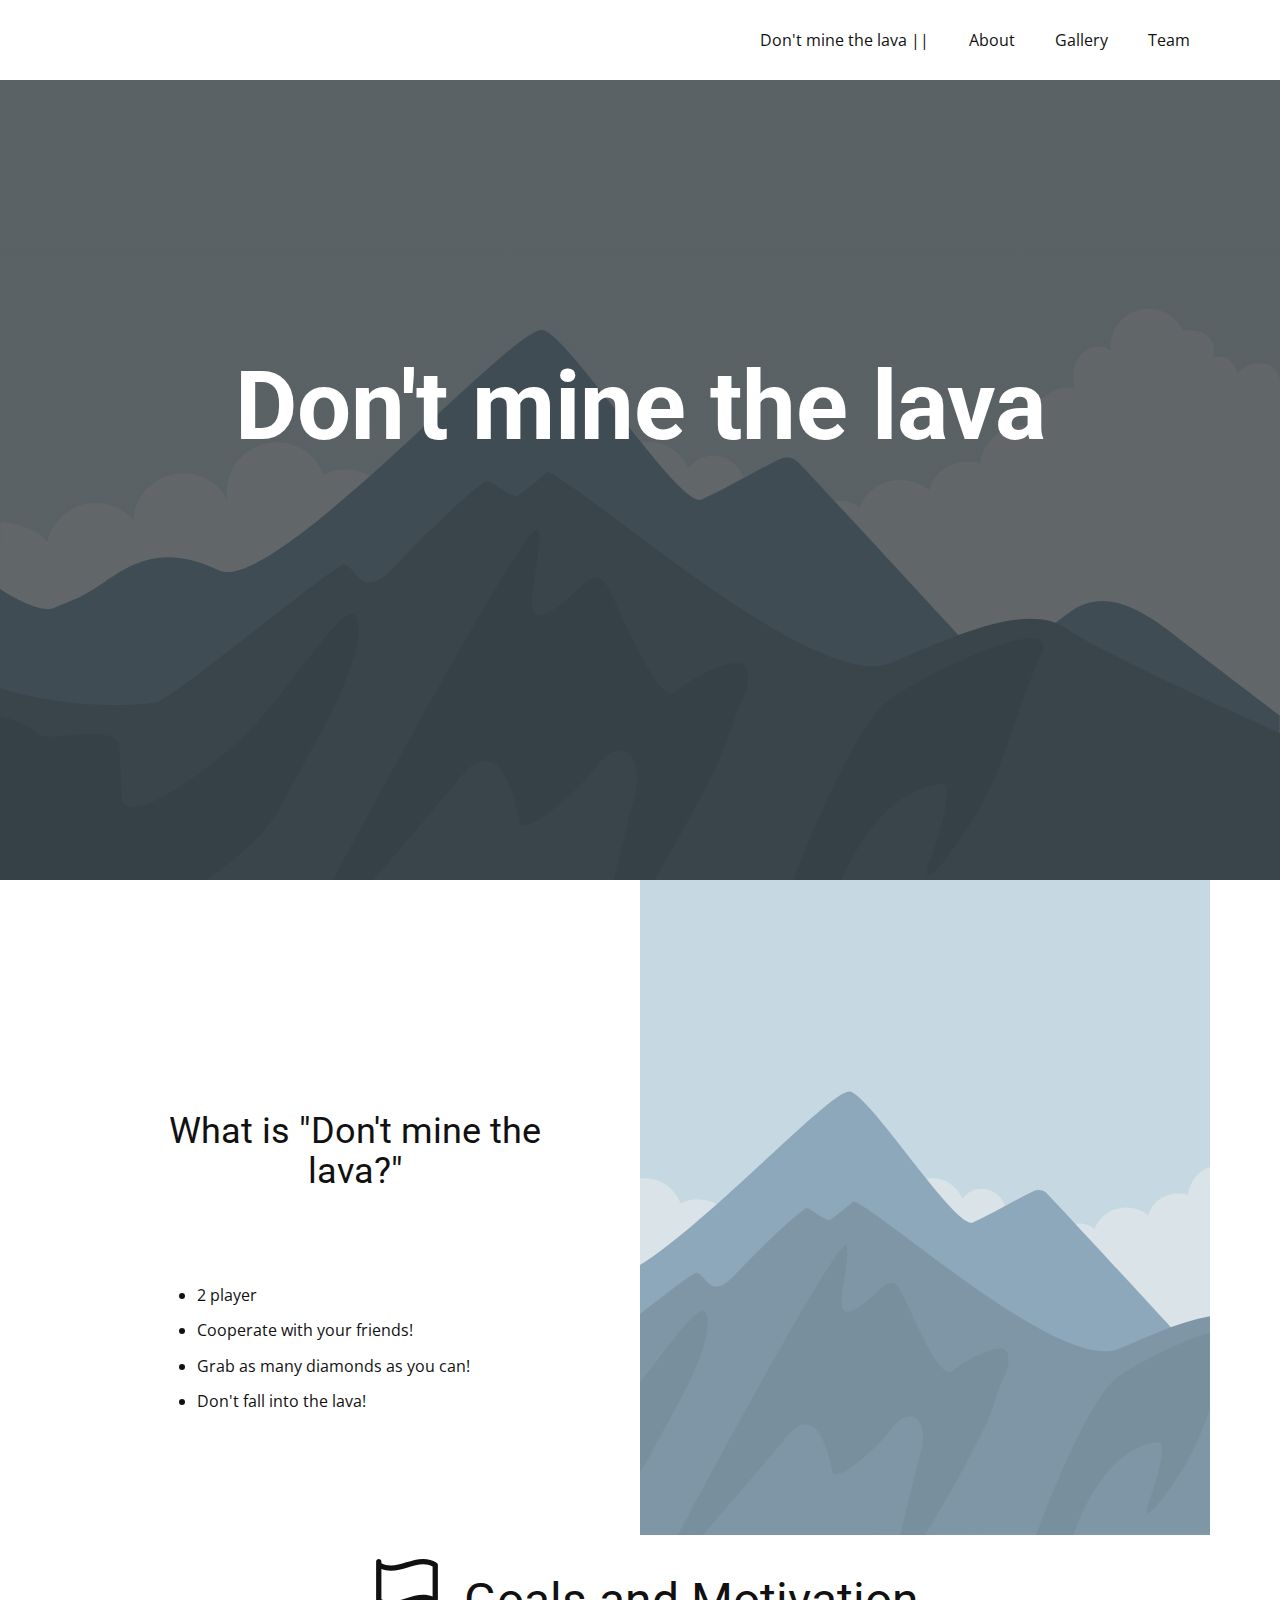
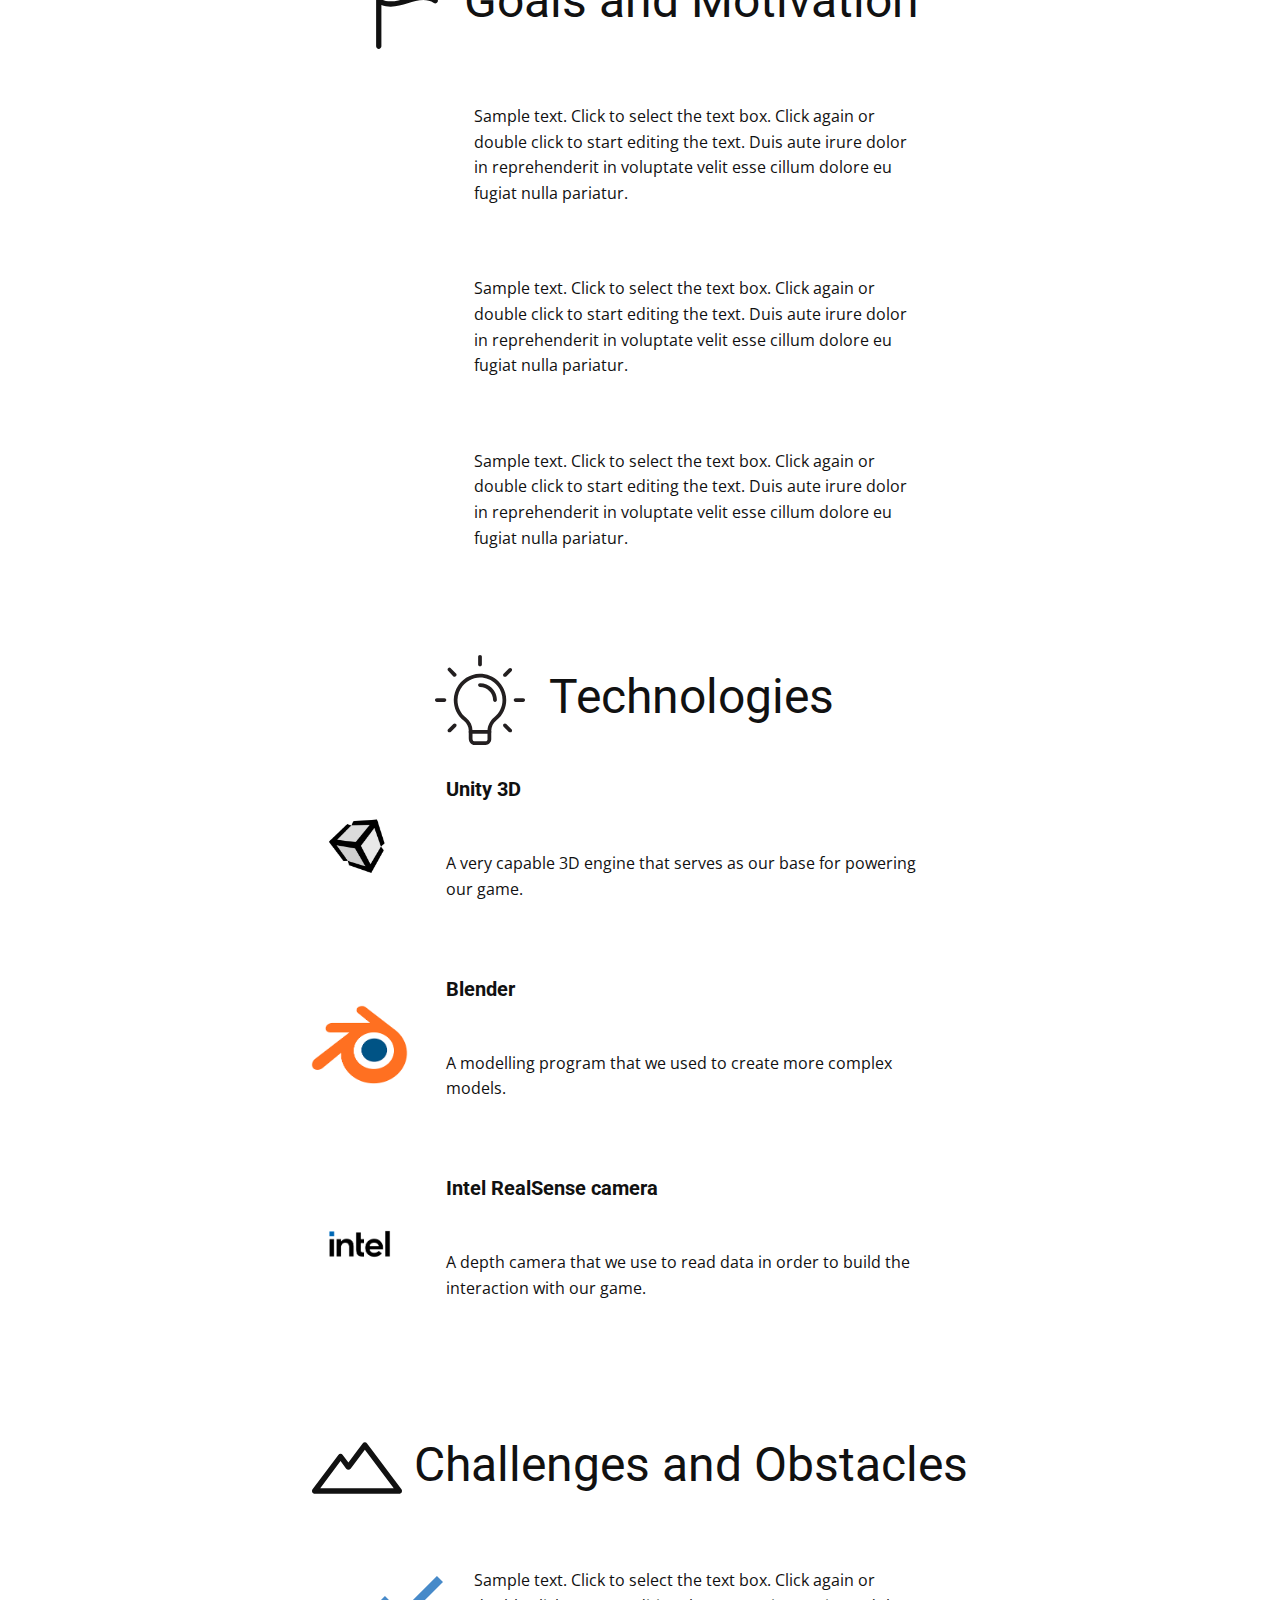
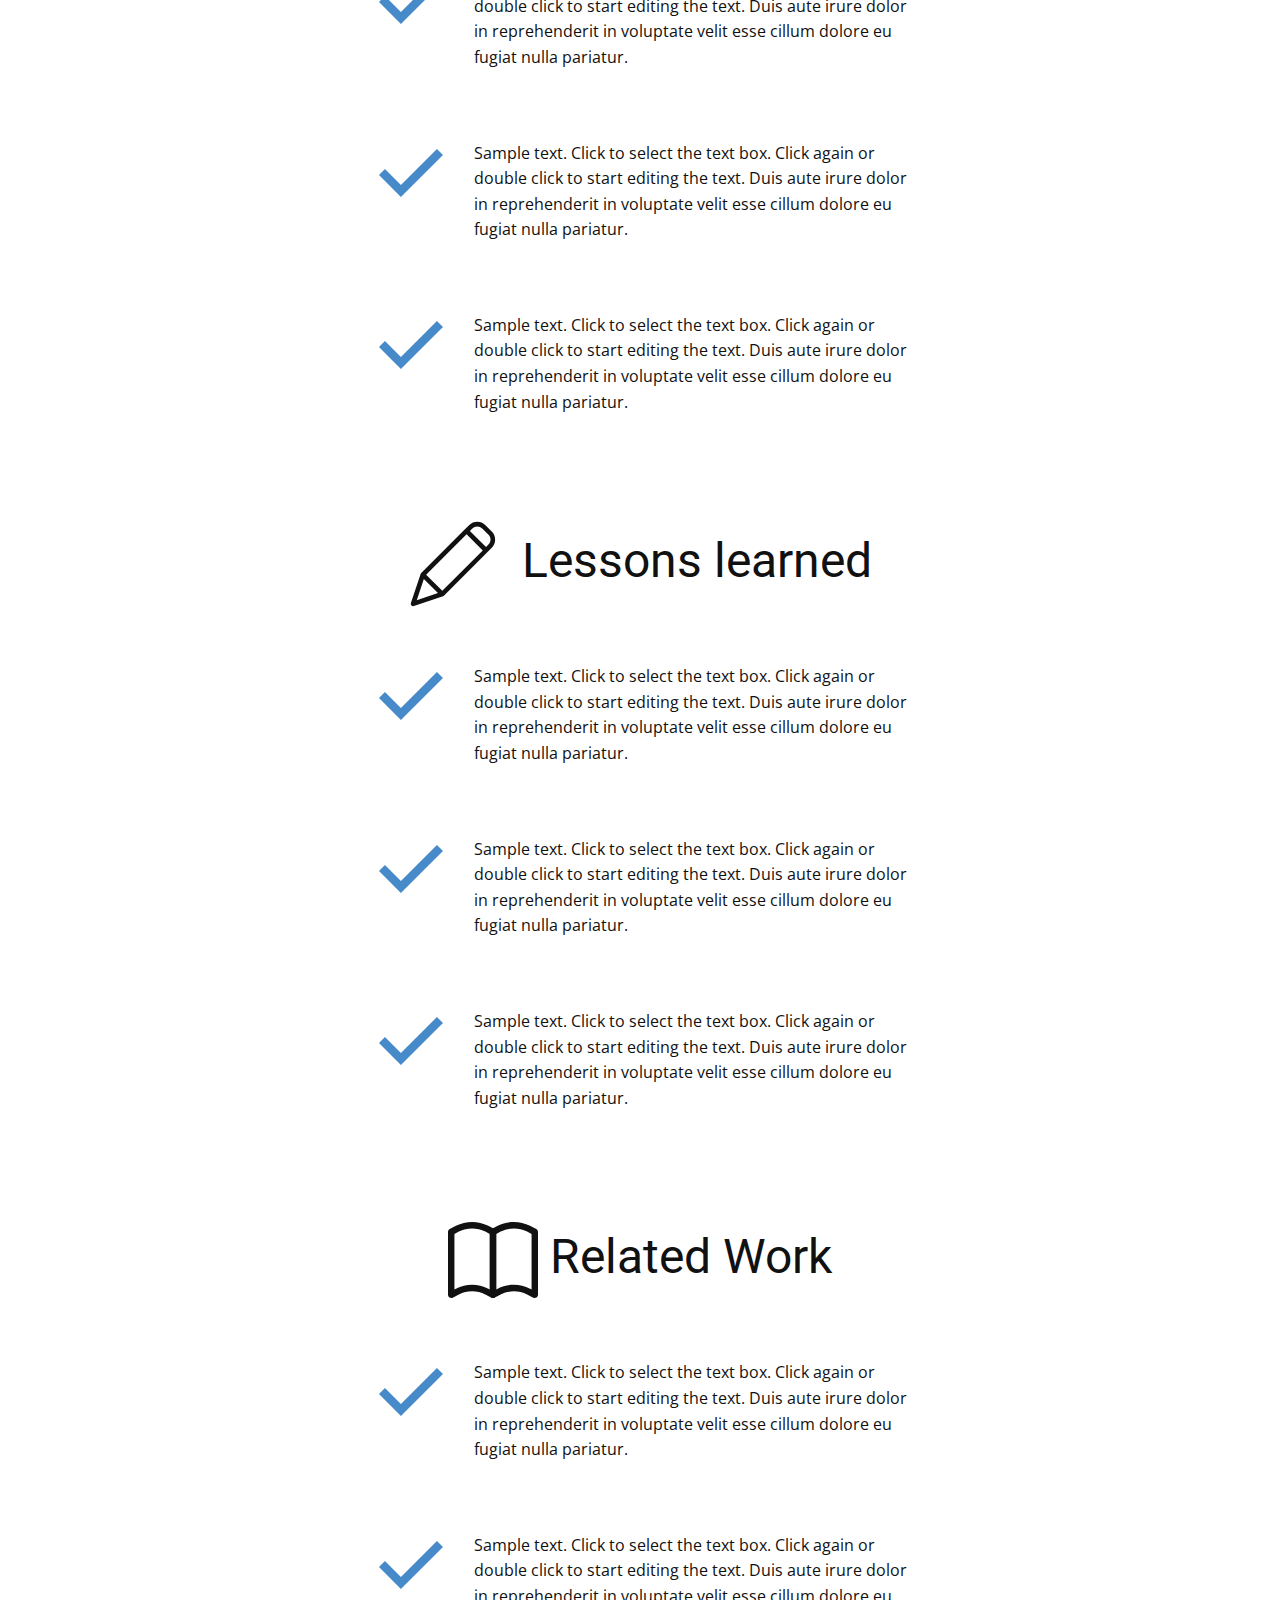
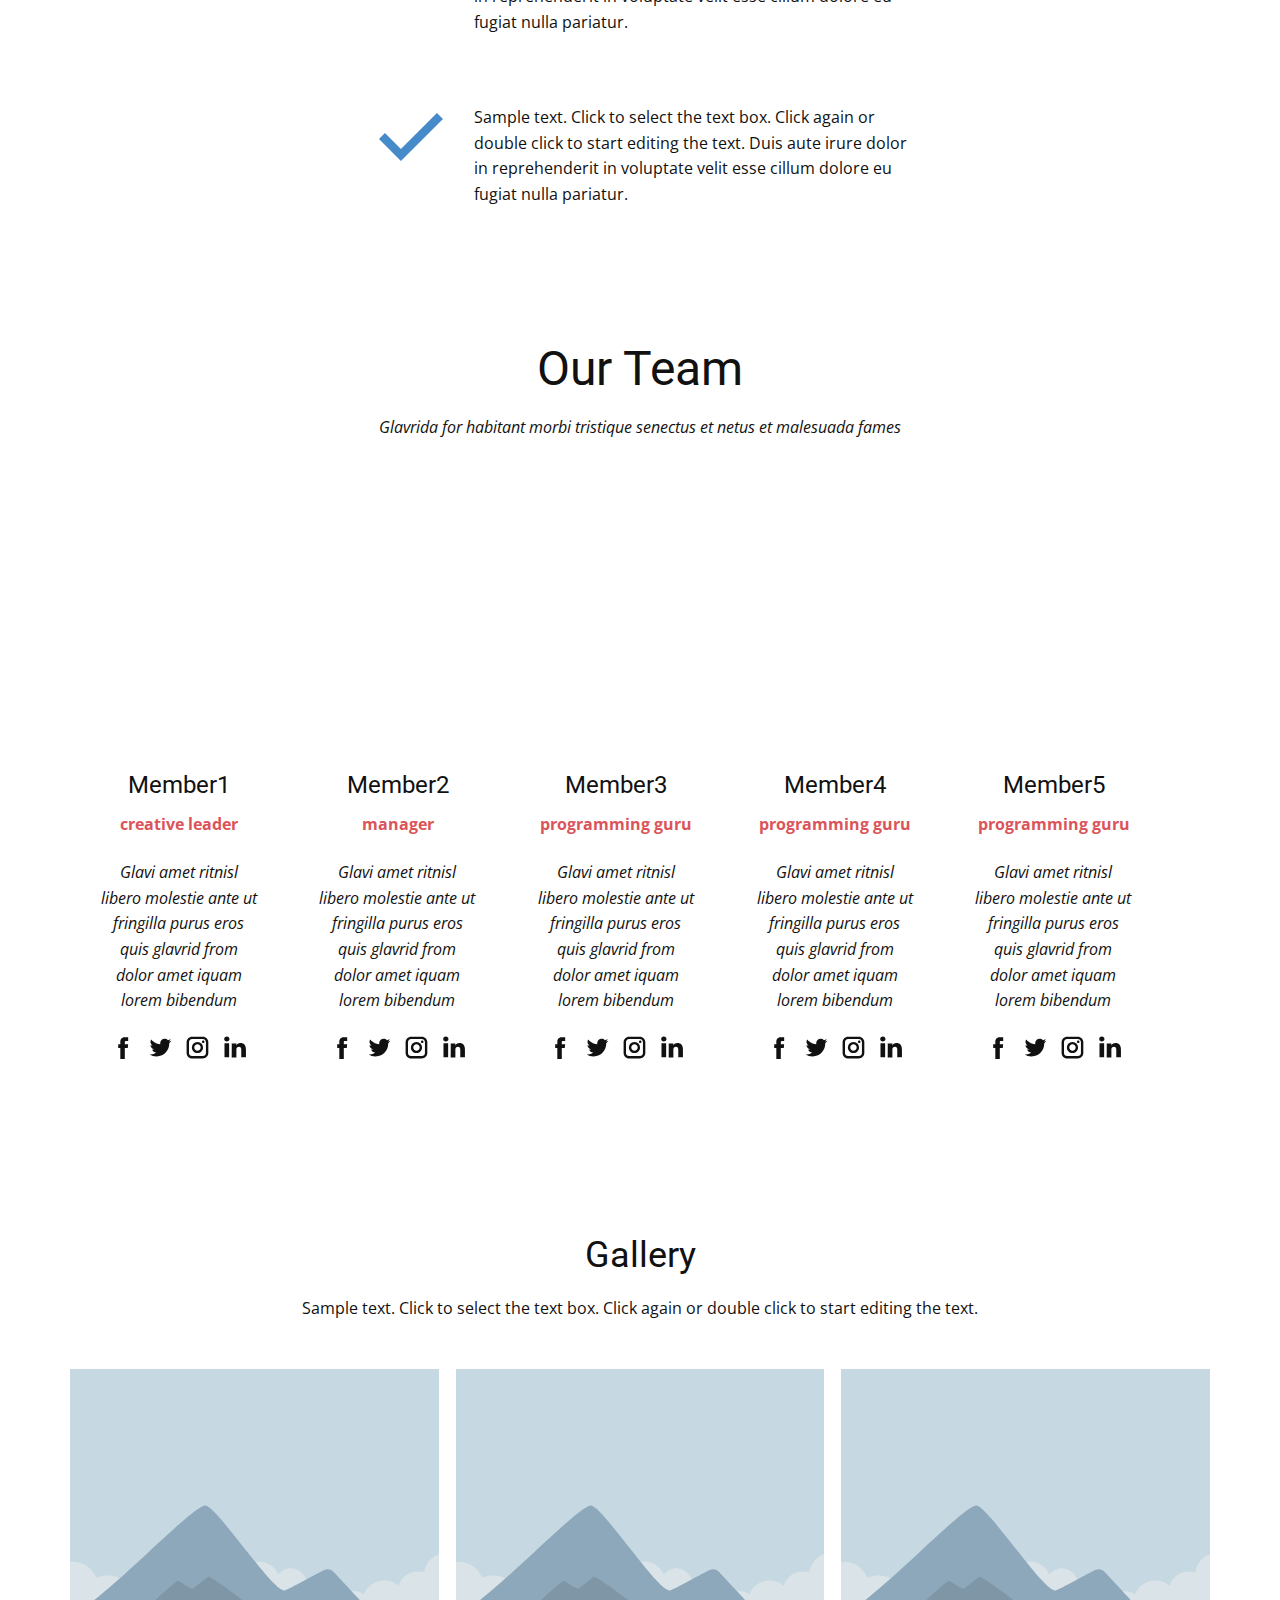
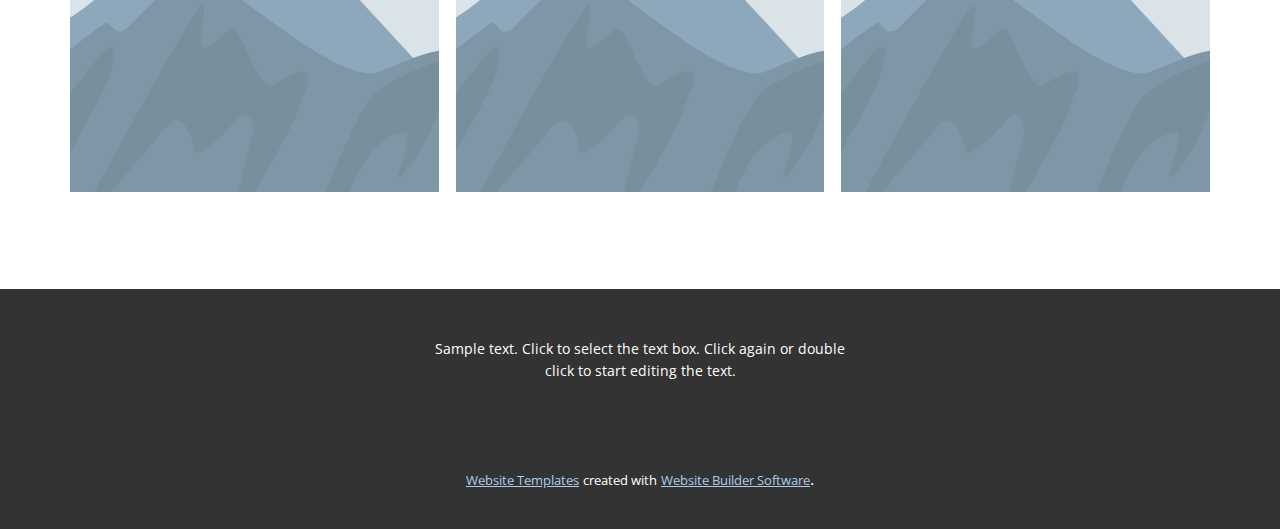
==== index.html @ 01159e29 "transfer" ====
<!DOCTYPE html>
<html style="font-size: 16px;">
  <head>
    <meta name="viewport" content="width=device-width, initial-scale=1.0">
    <meta charset="utf-8">
    <meta name="keywords" content="Don't mine the lava">
    <meta name="description" content="">
    <meta name="page_type" content="np-template-header-footer-from-plugin">
    <title>Home</title>
    <link rel="stylesheet" href="nicepage.css" media="screen">
<link rel="stylesheet" href="Home.css" media="screen">
    <script class="u-script" type="text/javascript" src="jquery.js" defer=""></script>
    <script class="u-script" type="text/javascript" src="nicepage.js" defer=""></script>
    <meta name="generator" content="Nicepage 3.29.1, nicepage.com">
    <link id="u-theme-google-font" rel="stylesheet" href="https://fonts.googleapis.com/css?family=Roboto:100,100i,300,300i,400,400i,500,500i,700,700i,900,900i|Open+Sans:300,300i,400,400i,600,600i,700,700i,800,800i">
    
    
    
    
    
    
    
    
    
    
    <script type="application/ld+json">{
		"@context": "http://schema.org",
		"@type": "Organization",
		"name": "agi21g2"
}</script>
    <meta name="theme-color" content="#478ac9">
    <meta property="og:title" content="Home">
    <meta property="og:description" content="">
    <meta property="og:type" content="website">
  </head>
  <body data-home-page="Home.html" data-home-page-title="Home" class="u-body"><header class="u-clearfix u-header u-header" id="sec-356c"><div class="u-clearfix u-sheet u-sheet-1">
        <nav class="u-menu u-menu-dropdown u-offcanvas u-menu-1">
          <div class="menu-collapse" style="font-size: 1rem; letter-spacing: 0px;">
            <a class="u-button-style u-custom-left-right-menu-spacing u-custom-padding-bottom u-custom-top-bottom-menu-spacing u-nav-link u-text-active-palette-1-base u-text-hover-palette-2-base" href="#">
              <svg><use xmlns:xlink="http://www.w3.org/1999/xlink" xlink:href="#menu-hamburger"></use></svg>
              <svg version="1.1" xmlns="http://www.w3.org/2000/svg" xmlns:xlink="http://www.w3.org/1999/xlink"><defs><symbol id="menu-hamburger" viewBox="0 0 16 16" style="width: 16px; height: 16px;"><rect y="1" width="16" height="2"></rect><rect y="7" width="16" height="2"></rect><rect y="13" width="16" height="2"></rect>
</symbol>
</defs></svg>
            </a>
          </div>
          <div class="u-custom-menu u-nav-container">
            <ul class="u-nav u-unstyled u-nav-1"><li class="u-nav-item"><a class="u-button-style u-nav-link u-text-active-palette-1-base u-text-hover-palette-2-base" href="Home.html#sec-ed66" data-page-id="205231740" style="padding: 10px 20px;">Don't mine the lava ||</a>
</li><li class="u-nav-item"><a class="u-button-style u-nav-link u-text-active-palette-1-base u-text-hover-palette-2-base" href="Home.html#sec-a573" data-page-id="205231740" style="padding: 10px 20px;">About</a>
</li><li class="u-nav-item"><a class="u-button-style u-nav-link u-text-active-palette-1-base u-text-hover-palette-2-base" href="Home.html#sec-bed2" data-page-id="205231740" style="padding: 10px 20px;">Gallery</a>
</li><li class="u-nav-item"><a class="u-button-style u-nav-link u-text-active-palette-1-base u-text-hover-palette-2-base" href="Home.html#sec-233c" data-page-id="205231740" style="padding: 10px 20px;">Team</a>
</li></ul>
          </div>
          <div class="u-custom-menu u-nav-container-collapse">
            <div class="u-black u-container-style u-inner-container-layout u-opacity u-opacity-95 u-sidenav">
              <div class="u-inner-container-layout u-sidenav-overflow">
                <div class="u-menu-close"></div>
                <ul class="u-align-center u-nav u-popupmenu-items u-unstyled u-nav-2"><li class="u-nav-item"><a class="u-button-style u-nav-link" href="Home.html#sec-ed66" data-page-id="205231740" style="padding: 10px 20px;">Don't mine the lava ||</a>
</li><li class="u-nav-item"><a class="u-button-style u-nav-link" href="Home.html#sec-a573" data-page-id="205231740" style="padding: 10px 20px;">About</a>
</li><li class="u-nav-item"><a class="u-button-style u-nav-link" href="Home.html#sec-bed2" data-page-id="205231740" style="padding: 10px 20px;">Gallery</a>
</li><li class="u-nav-item"><a class="u-button-style u-nav-link" href="Home.html#sec-233c" data-page-id="205231740" style="padding: 10px 20px;">Team</a>
</li></ul>
              </div>
            </div>
            <div class="u-black u-menu-overlay u-opacity u-opacity-70"></div>
          </div>
        </nav>
      </div></header>
    <section class="u-align-center u-clearfix u-image u-shading u-section-1" src="" data-image-width="256" data-image-height="256" id="sec-ed66">
      <div class="u-clearfix u-sheet u-sheet-1">
        <h1 class="u-text u-title u-text-1">Don't mine the lava<br>
        </h1>
      </div>
    </section>
    <section class="u-clearfix u-section-2" id="sec-a573">
      <div class="u-clearfix u-sheet u-sheet-1">
        <div class="u-clearfix u-expanded-width u-gutter-0 u-layout-wrap u-layout-wrap-1">
          <div class="u-layout" style="">
            <div class="u-layout-row" style="">
              <div class="u-container-style u-layout-cell u-left-cell u-size-30 u-size-xs-60 u-white u-layout-cell-1" src="">
                <div class="u-container-layout u-container-layout-1">
                  <h2 class="u-align-center u-text u-text-default u-text-1">What is "Don't mine the lava?"</h2>
                  <ul class="u-align-left u-spacing-0 u-text u-text-2">
                    <li>2 player</li>
                    <li>Cooperate with your friends!</li>
                    <li>Grab as many diamonds as you can!</li>
                    <li>Don't fall into the lava!</li>
                  </ul>
                </div>
              </div>
              <div class="u-align-center u-container-style u-image u-layout-cell u-right-cell u-size-30 u-size-xs-60 u-image-1" src="" data-image-width="1080" data-image-height="1080">
                <div class="u-container-layout u-valign-middle u-container-layout-2" src=""></div>
              </div>
            </div>
          </div>
        </div>
      </div>
    </section>
    <section class="u-clearfix u-section-3" id="carousel_ed7a">
      <div class="u-clearfix u-sheet u-sheet-1">
        <h1 class="u-text u-text-default u-text-1"><span class="u-icon u-icon-1"><svg class="u-svg-content" viewBox="0 0 512 512" x="0px" y="0px" style="width: 1em; height: 1em;"><g><g><path d="M424.385,20.69C401.182,6.768,376.445,0,348.761,0c-33.122,0-65.635,9.753-97.077,19.185    c-30.716,9.214-59.729,17.917-88.446,17.919c-0.004,0-0.007,0-0.011,0c-19.199,0-36.583-4.064-52.894-12.382V15    c0-8.284-6.716-15-15-15s-15,6.716-15,15v18.551v203.896V497c0,8.284,6.716,15,15,15s15-6.716,15-15V261.453    c16.567,6.4,34.052,9.547,52.906,9.547c33.121,0,65.631-9.753,97.071-19.185c30.718-9.215,59.733-17.919,88.451-17.919    c22.092,0,41.779,5.369,60.188,16.415c4.633,2.78,10.404,2.854,15.108,0.191c4.703-2.663,7.609-7.649,7.609-13.053V33.552    C431.667,28.283,428.903,23.4,424.385,20.69z M251.691,223.081C220.972,232.296,191.957,241,163.24,241    c-19.206,0-36.594-4.058-52.906-12.376V57.566c16.564,6.399,34.046,9.539,52.894,9.538c0.003,0,0.01,0,0.014,0    c33.118-0.002,65.626-9.754,97.063-19.185C291.024,38.704,320.042,30,348.761,30c19.206,0,36.594,4.058,52.905,12.375v171.06    c-16.566-6.4-34.052-9.539-52.905-9.539C315.641,203.896,283.13,213.649,251.691,223.081z"></path>
</g>
</g></svg><img></span>&nbsp;Goals and Motivation<br>
        </h1>
        <div class="u-list u-list-1">
          <div class="u-repeater u-repeater-1">
            <div class="u-container-style u-list-item u-repeater-item">
              <div class="u-container-layout u-similar-container u-container-layout-1">
                <p class="u-text u-text-2">Sample text. Click to select the text box. Click again or double click to start editing the text.&nbsp;Duis aute irure dolor in reprehenderit in voluptate velit esse cillum dolore eu fugiat nulla pariatur. </p>
              </div>
            </div>
            <div class="u-container-style u-list-item u-repeater-item">
              <div class="u-container-layout u-similar-container u-container-layout-2">
                <p class="u-text u-text-3">Sample text. Click to select the text box. Click again or double click to start editing the text.&nbsp;Duis aute irure dolor in reprehenderit in voluptate velit esse cillum dolore eu fugiat nulla pariatur. </p>
              </div>
            </div>
            <div class="u-container-style u-list-item u-repeater-item">
              <div class="u-container-layout u-similar-container u-container-layout-3">
                <p class="u-text u-text-4">Sample text. Click to select the text box. Click again or double click to start editing the text.&nbsp;Duis aute irure dolor in reprehenderit in voluptate velit esse cillum dolore eu fugiat nulla pariatur. </p>
              </div>
            </div>
          </div>
        </div>
      </div>
    </section>
    <section class="u-clearfix u-section-4" id="sec-edd1">
      <div class="u-clearfix u-sheet u-sheet-1">
        <h1 class="u-text u-text-default u-text-1"><span class="u-icon u-icon-1"><svg class="u-svg-content" viewBox="0 0 24 24" style="width: 1em; height: 1em;"><g><path d="m13.5 24h-3c-.7 0-1.5-.6-1.5-1.8v-2.1c0-1-.5-1.9-1.3-2.6-1.8-1.4-2.7-3.4-2.7-5.6.1-3.8 3.2-6.8 6.9-6.9 1.9 0 3.7.7 5 2s2.1 3.1 2.1 5c0 2.1-.9 4.1-2.6 5.4-.9.7-1.4 1.8-1.4 2.8v2.3c0 .8-.7 1.5-1.5 1.5zm-1.5-18c-3.2 0-5.9 2.7-6 5.9 0 1.9.8 3.7 2.3 4.8 1.1.9 1.7 2.1 1.7 3.4v2.1c0 .2 0 .8.5.8h3c.3 0 .5-.2.5-.5v-2.3c0-1.3.7-2.7 1.8-3.6 1.4-1.1 2.2-2.8 2.2-4.6 0-1.6-.6-3.1-1.8-4.3-1.1-1.1-2.6-1.7-4.2-1.7z"></path>
</g><g><path d="m14.5 21h-5c-.3 0-.5-.2-.5-.5s.2-.5.5-.5h5c.3 0 .5.2.5.5s-.2.5-.5.5z"></path>
</g><g><path d="m12 3c-.3 0-.5-.2-.5-.5v-2c0-.3.2-.5.5-.5s.5.2.5.5v2c0 .3-.2.5-.5.5z"></path>
</g><g><path d="m18.7 5.8c-.1 0-.3 0-.4-.1-.2-.2-.2-.5 0-.7l1.4-1.4c.2-.2.5-.2.7 0s.2.5 0 .7l-1.4 1.4s-.2.1-.3.1z"></path>
</g><g><path d="m23.5 12.5h-2c-.3 0-.5-.2-.5-.5s.2-.5.5-.5h2c.3 0 .5.2.5.5s-.2.5-.5.5z"></path>
</g><g><path d="m20.1 20.6c-.1 0-.3 0-.4-.1l-1.4-1.4c-.2-.2-.2-.5 0-.7s.5-.2.7 0l1.4 1.4c.2.2.2.5 0 .7 0 .1-.1.1-.3.1z"></path>
</g><g><path d="m3.9 20.6c-.1 0-.3 0-.4-.1-.2-.2-.2-.5 0-.7l1.4-1.4c.2-.2.5-.2.7 0s.2.5 0 .7l-1.4 1.4c-.1.1-.2.1-.3.1z"></path>
</g><g><path d="m2.5 12.5h-2c-.3 0-.5-.2-.5-.5s.2-.5.5-.5h2c.3 0 .5.2.5.5s-.2.5-.5.5z"></path>
</g><g><path d="m5.3 5.8c-.1 0-.3 0-.4-.1l-1.4-1.5c-.2-.2-.2-.5 0-.7s.5-.2.7 0l1.4 1.4c.2.2.2.5 0 .7-.1.1-.2.2-.3.2z"></path>
</g><g><path d="m16 12.5c-.3 0-.5-.2-.5-.5 0-1.9-1.6-3.5-3.5-3.5-.3 0-.5-.2-.5-.5s.2-.5.5-.5c2.5 0 4.5 2 4.5 4.5 0 .3-.2.5-.5.5z"></path>
</g></svg><img></span>&nbsp;​&nbsp;Technologies&nbsp;
        </h1>
        <div class="u-expanded-width-xs u-layout-grid u-list u-list-1">
          <div class="u-repeater u-repeater-1">
            <div class="u-container-style u-list-item u-repeater-item">
              <div class="u-container-layout u-similar-container u-container-layout-1">
                <h5 class="u-text u-text-2">Unity 3D</h5>
                <img class="u-image u-image-default u-preserve-proportions u-image-1" src="images/Unity.jpg" alt="" data-image-width="910" data-image-height="512">
                <p class="u-text u-text-3">A very capable 3D engine that serves as our base for powering our game.</p>
              </div>
            </div>
            <div class="u-container-style u-list-item u-repeater-item">
              <div class="u-container-layout u-similar-container u-container-layout-2">
                <h5 class="u-text u-text-4">Blender</h5>
                <img class="u-image u-image-default u-preserve-proportions u-image-2" src="images/Blender1.png" alt="" data-image-width="249" data-image-height="202">
                <p class="u-text u-text-5">A modelling program that we used to create more complex models.</p>
              </div>
            </div>
            <div class="u-container-style u-list-item u-repeater-item">
              <div class="u-container-layout u-similar-container u-container-layout-3">
                <h5 class="u-text u-text-6">Intel RealSense camera</h5>
                <img class="u-image u-image-default u-preserve-proportions u-image-3" src="images/Intel2.png" alt="" data-image-width="512" data-image-height="384">
                <p class="u-text u-text-7">A depth camera that we use to read data in order to build the interaction with our game.</p>
              </div>
            </div>
          </div>
        </div>
      </div>
    </section>
    <section class="u-clearfix u-section-5" id="carousel_b93d">
      <div class="u-clearfix u-sheet u-valign-middle u-sheet-1">
        <h1 class="u-text u-text-default u-text-1"><span class="u-icon u-icon-1"><svg class="u-svg-content" viewBox="0 0 245.562 245.562" x="0px" y="0px" style="width: 1em; height: 1em;"><path d="M244.062,180.838L150.227,55.725c-1.417-1.889-3.639-3-6-3c-2.361,0-4.584,1.111-6,3l-38.904,51.873L83.876,87.002  c-1.416-1.889-3.639-3-6-3c-2.361,0-4.583,1.111-6,3L1.5,180.838c-1.704,2.272-1.978,5.314-0.708,7.855  c1.27,2.54,3.867,4.145,6.708,4.145h230.562c2.841,0,5.438-1.605,6.708-4.145C246.041,186.151,245.767,183.11,244.062,180.838z   M22.5,177.838l55.376-73.836l15.446,20.596c1.416,1.889,3.639,3,6,3c2.361,0,4.583-1.111,6-3l38.904-51.873l78.836,105.113H22.5z"></path></svg><img></span>&nbsp;Challenges and Obstacles
        </h1>
        <div class="u-list u-list-1">
          <div class="u-repeater u-repeater-1">
            <div class="u-container-style u-list-item u-repeater-item">
              <div class="u-container-layout u-similar-container u-container-layout-1"><span class="u-icon u-icon-circle u-text-palette-1-base u-icon-2">
            <svg class="u-svg-link" preserveAspectRatio="xMidYMin slice" viewBox="0 0 515.556 515.556" style=""><use xmlns:xlink="http://www.w3.org/1999/xlink" xlink:href="#svg-c319"></use></svg>
            <svg xmlns="http://www.w3.org/2000/svg" id="svg-c319" enable-background="new 0 0 515.556 515.556" viewBox="0 0 515.556 515.556" class="u-svg-content"><path d="m0 274.226 176.549 176.886 339.007-338.672-48.67-47.997-290.337 290-128.553-128.552z"></path></svg>
          </span>
                <p class="u-text u-text-2">Sample text. Click to select the text box. Click again or double click to start editing the text.&nbsp;Duis aute irure dolor in reprehenderit in voluptate velit esse cillum dolore eu fugiat nulla pariatur. </p>
              </div>
            </div>
            <div class="u-container-style u-list-item u-repeater-item">
              <div class="u-container-layout u-similar-container u-container-layout-2"><span class="u-icon u-icon-circle u-text-palette-1-base u-icon-3">
            <svg class="u-svg-link" preserveAspectRatio="xMidYMin slice" viewBox="0 0 515.556 515.556" style=""><use xmlns:xlink="http://www.w3.org/1999/xlink" xlink:href="#svg-c319"></use></svg>
            <svg xmlns="http://www.w3.org/2000/svg" id="svg-c319" enable-background="new 0 0 515.556 515.556" viewBox="0 0 515.556 515.556" class="u-svg-content"><path d="m0 274.226 176.549 176.886 339.007-338.672-48.67-47.997-290.337 290-128.553-128.552z"></path></svg>
          </span>
                <p class="u-text u-text-3">Sample text. Click to select the text box. Click again or double click to start editing the text.&nbsp;Duis aute irure dolor in reprehenderit in voluptate velit esse cillum dolore eu fugiat nulla pariatur. </p>
              </div>
            </div>
            <div class="u-container-style u-list-item u-repeater-item">
              <div class="u-container-layout u-similar-container u-container-layout-3"><span class="u-icon u-icon-circle u-text-palette-1-base u-icon-4">
            <svg class="u-svg-link" preserveAspectRatio="xMidYMin slice" viewBox="0 0 515.556 515.556" style=""><use xmlns:xlink="http://www.w3.org/1999/xlink" xlink:href="#svg-c319"></use></svg>
            <svg xmlns="http://www.w3.org/2000/svg" id="svg-c319" enable-background="new 0 0 515.556 515.556" viewBox="0 0 515.556 515.556" class="u-svg-content"><path d="m0 274.226 176.549 176.886 339.007-338.672-48.67-47.997-290.337 290-128.553-128.552z"></path></svg>
          </span>
                <p class="u-text u-text-4">Sample text. Click to select the text box. Click again or double click to start editing the text.&nbsp;Duis aute irure dolor in reprehenderit in voluptate velit esse cillum dolore eu fugiat nulla pariatur. </p>
              </div>
            </div>
          </div>
        </div>
      </div>
    </section>
    <section class="u-clearfix u-section-6" id="carousel_d38a">
      <div class="u-clearfix u-sheet u-valign-middle u-sheet-1">
        <h1 class="u-text u-text-default u-text-1"><span class="u-icon u-icon-1"><svg class="u-svg-content" viewBox="-15 -15 484.00019 484" style="width: 1em; height: 1em;"><path d="m401.648438 18.234375c-24.394532-24.351563-63.898438-24.351563-88.292969 0l-22.101563 22.222656-235.269531 235.144531-.5.503907c-.121094.121093-.121094.25-.25.25-.25.375-.625.746093-.871094 1.121093 0 .125-.128906.125-.128906.25-.25.375-.371094.625-.625 1-.121094.125-.121094.246094-.246094.375-.125.375-.25.625-.378906 1 0 .121094-.121094.121094-.121094.25l-52.199219 156.96875c-1.53125 4.46875-.367187 9.417969 2.996094 12.734376 2.363282 2.332031 5.550782 3.636718 8.867188 3.625 1.355468-.023438 2.699218-.234376 3.996094-.625l156.847656-52.324219c.121094 0 .121094 0 .25-.121094.394531-.117187.773437-.285156 1.121094-.503906.097656-.011719.183593-.054688.253906-.121094.371094-.25.871094-.503906 1.246094-.753906.371093-.246094.75-.621094 1.125-.871094.125-.128906.246093-.128906.246093-.25.128907-.125.378907-.246094.503907-.5l257.371093-257.371094c24.351563-24.394531 24.351563-63.898437 0-88.289062zm-232.273438 353.148437-86.914062-86.910156 217.535156-217.535156 86.914062 86.910156zm-99.15625-63.808593 75.929688 75.925781-114.015626 37.960938zm347.664062-184.820313-13.238281 13.363282-86.917969-86.917969 13.367188-13.359375c14.621094-14.609375 38.320312-14.609375 52.945312 0l33.964844 33.964844c14.511719 14.6875 14.457032 38.332031-.121094 52.949218zm0 0"></path></svg><img></span>&nbsp;​&nbsp;Lessons learned
        </h1>
        <div class="u-list u-list-1">
          <div class="u-repeater u-repeater-1">
            <div class="u-container-style u-list-item u-repeater-item">
              <div class="u-container-layout u-similar-container u-container-layout-1"><span class="u-icon u-icon-circle u-text-palette-1-base u-icon-2">
            <svg class="u-svg-link" preserveAspectRatio="xMidYMin slice" viewBox="0 0 515.556 515.556" style=""><use xmlns:xlink="http://www.w3.org/1999/xlink" xlink:href="#svg-c319"></use></svg>
            <svg xmlns="http://www.w3.org/2000/svg" id="svg-c319" enable-background="new 0 0 515.556 515.556" viewBox="0 0 515.556 515.556" class="u-svg-content"><path d="m0 274.226 176.549 176.886 339.007-338.672-48.67-47.997-290.337 290-128.553-128.552z"></path></svg>
          </span>
                <p class="u-text u-text-2">Sample text. Click to select the text box. Click again or double click to start editing the text.&nbsp;Duis aute irure dolor in reprehenderit in voluptate velit esse cillum dolore eu fugiat nulla pariatur. </p>
              </div>
            </div>
            <div class="u-container-style u-list-item u-repeater-item">
              <div class="u-container-layout u-similar-container u-container-layout-2"><span class="u-icon u-icon-circle u-text-palette-1-base u-icon-3">
            <svg class="u-svg-link" preserveAspectRatio="xMidYMin slice" viewBox="0 0 515.556 515.556" style=""><use xmlns:xlink="http://www.w3.org/1999/xlink" xlink:href="#svg-c319"></use></svg>
            <svg xmlns="http://www.w3.org/2000/svg" id="svg-c319" enable-background="new 0 0 515.556 515.556" viewBox="0 0 515.556 515.556" class="u-svg-content"><path d="m0 274.226 176.549 176.886 339.007-338.672-48.67-47.997-290.337 290-128.553-128.552z"></path></svg>
          </span>
                <p class="u-text u-text-3">Sample text. Click to select the text box. Click again or double click to start editing the text.&nbsp;Duis aute irure dolor in reprehenderit in voluptate velit esse cillum dolore eu fugiat nulla pariatur. </p>
              </div>
            </div>
            <div class="u-container-style u-list-item u-repeater-item">
              <div class="u-container-layout u-similar-container u-container-layout-3"><span class="u-icon u-icon-circle u-text-palette-1-base u-icon-4">
            <svg class="u-svg-link" preserveAspectRatio="xMidYMin slice" viewBox="0 0 515.556 515.556" style=""><use xmlns:xlink="http://www.w3.org/1999/xlink" xlink:href="#svg-c319"></use></svg>
            <svg xmlns="http://www.w3.org/2000/svg" id="svg-c319" enable-background="new 0 0 515.556 515.556" viewBox="0 0 515.556 515.556" class="u-svg-content"><path d="m0 274.226 176.549 176.886 339.007-338.672-48.67-47.997-290.337 290-128.553-128.552z"></path></svg>
          </span>
                <p class="u-text u-text-4">Sample text. Click to select the text box. Click again or double click to start editing the text.&nbsp;Duis aute irure dolor in reprehenderit in voluptate velit esse cillum dolore eu fugiat nulla pariatur. </p>
              </div>
            </div>
          </div>
        </div>
      </div>
    </section>
    <section class="u-clearfix u-section-7" id="sec-f49f">
      <div class="u-clearfix u-sheet u-valign-middle u-sheet-1">
        <h1 class="u-text u-text-default u-text-1"><span class="u-icon u-icon-1"><svg class="u-svg-content" viewBox="0 0 512 512" x="0px" y="0px" style="width: 1em; height: 1em;"><g><g><path d="M264.405,80.032L228.98,61.71c-57.496-29.416-126.159-29.422-183.741,0.037L9.886,80.032C3.81,83.177,0,89.437,0,96.276    v357.79c0,6.382,3.328,12.306,8.777,15.616c5.455,3.322,12.245,3.554,17.908,0.628l35.285-18.249    c47.067-24.082,103.278-24.094,150.278-0.037l35.352,18.286c2.639,1.365,5.522,2.042,8.399,2.042c3.304,0,6.595-0.89,9.509-2.664    c5.449-3.316,8.777-9.24,8.777-15.622V96.276C274.286,89.437,270.47,83.171,264.405,80.032z M237.714,424.017l-8.741-4.517    c-28.745-14.708-60.27-22.059-91.813-22.059c-31.555,0-63.128,7.363-91.928,22.095l-8.661,4.48V107.4l25.393-13.135    c47.074-24.082,103.284-24.088,150.284-0.037l25.466,13.172V424.017z"></path>
</g>
</g><g><g><path d="M502.12,80.032L466.694,61.71c-57.509-29.422-126.177-29.422-183.741,0.037l-35.352,18.286    c-6.077,3.145-9.886,9.405-9.886,16.244v357.79c0,6.382,3.328,12.306,8.777,15.616c5.461,3.322,12.251,3.554,17.908,0.628    l35.279-18.249c47.067-24.082,103.272-24.082,150.284-0.037l35.352,18.286c2.639,1.365,5.516,2.042,8.399,2.042    c3.298,0,6.595-0.89,9.509-2.664c5.449-3.316,8.777-9.24,8.777-15.622V96.276C512,89.437,508.184,83.171,502.12,80.032z     M475.429,424.017l-8.741-4.517c-28.739-14.708-60.264-22.059-91.813-22.059c-31.555,0-63.128,7.363-91.922,22.095l-8.667,4.48    V107.4l25.393-13.135c47.067-24.082,103.272-24.076,150.284-0.037l25.466,13.172V424.017z"></path>
</g>
</g></svg><img></span>&nbsp;Related Work
        </h1>
        <div class="u-list u-list-1">
          <div class="u-repeater u-repeater-1">
            <div class="u-container-style u-list-item u-repeater-item">
              <div class="u-container-layout u-similar-container u-container-layout-1"><span class="u-icon u-icon-circle u-text-palette-1-base u-icon-2">
            <svg class="u-svg-link" preserveAspectRatio="xMidYMin slice" viewBox="0 0 515.556 515.556" style=""><use xmlns:xlink="http://www.w3.org/1999/xlink" xlink:href="#svg-c319"></use></svg>
            <svg xmlns="http://www.w3.org/2000/svg" id="svg-c319" enable-background="new 0 0 515.556 515.556" viewBox="0 0 515.556 515.556" class="u-svg-content"><path d="m0 274.226 176.549 176.886 339.007-338.672-48.67-47.997-290.337 290-128.553-128.552z"></path></svg>
          </span>
                <p class="u-text u-text-2">Sample text. Click to select the text box. Click again or double click to start editing the text.&nbsp;Duis aute irure dolor in reprehenderit in voluptate velit esse cillum dolore eu fugiat nulla pariatur. </p>
              </div>
            </div>
            <div class="u-container-style u-list-item u-repeater-item">
              <div class="u-container-layout u-similar-container u-container-layout-2"><span class="u-icon u-icon-circle u-text-palette-1-base u-icon-3">
            <svg class="u-svg-link" preserveAspectRatio="xMidYMin slice" viewBox="0 0 515.556 515.556" style=""><use xmlns:xlink="http://www.w3.org/1999/xlink" xlink:href="#svg-c319"></use></svg>
            <svg xmlns="http://www.w3.org/2000/svg" id="svg-c319" enable-background="new 0 0 515.556 515.556" viewBox="0 0 515.556 515.556" class="u-svg-content"><path d="m0 274.226 176.549 176.886 339.007-338.672-48.67-47.997-290.337 290-128.553-128.552z"></path></svg>
          </span>
                <p class="u-text u-text-3">Sample text. Click to select the text box. Click again or double click to start editing the text.&nbsp;Duis aute irure dolor in reprehenderit in voluptate velit esse cillum dolore eu fugiat nulla pariatur. </p>
              </div>
            </div>
            <div class="u-container-style u-list-item u-repeater-item">
              <div class="u-container-layout u-similar-container u-container-layout-3"><span class="u-icon u-icon-circle u-text-palette-1-base u-icon-4">
            <svg class="u-svg-link" preserveAspectRatio="xMidYMin slice" viewBox="0 0 515.556 515.556" style=""><use xmlns:xlink="http://www.w3.org/1999/xlink" xlink:href="#svg-c319"></use></svg>
            <svg xmlns="http://www.w3.org/2000/svg" id="svg-c319" enable-background="new 0 0 515.556 515.556" viewBox="0 0 515.556 515.556" class="u-svg-content"><path d="m0 274.226 176.549 176.886 339.007-338.672-48.67-47.997-290.337 290-128.553-128.552z"></path></svg>
          </span>
                <p class="u-text u-text-4">Sample text. Click to select the text box. Click again or double click to start editing the text.&nbsp;Duis aute irure dolor in reprehenderit in voluptate velit esse cillum dolore eu fugiat nulla pariatur. </p>
              </div>
            </div>
          </div>
        </div>
      </div>
    </section>
    <section class="u-align-center u-clearfix u-section-8" id="sec-233c">
      <div class="u-clearfix u-sheet u-sheet-1">
        <h1 class="u-text u-text-default u-text-1">Our Team</h1>
        <p class="u-text u-text-default u-text-2">Glavrida for habitant morbi tristique senectus et netus et malesuada fames</p>
        <div class="u-list u-list-1">
          <div class="u-repeater u-repeater-1">
            <div class="u-align-center u-container-style u-list-item u-repeater-item">
              <div class="u-container-layout u-similar-container u-container-layout-1">
                <h4 class="u-align-center u-text u-text-default u-text-3">Member1</h4>
                <p class="u-text u-text-default u-text-palette-2-base u-text-4">creative leader</p>
                <p class="u-text u-text-5">Glavi amet ritnisl libero molestie ante ut fringilla purus eros quis glavrid from dolor amet iquam lorem bibendum</p>
                <div class="u-social-icons u-spacing-10 u-social-icons-1">
                  <a class="u-social-url" target="_blank" href=""><span class="u-icon u-icon-circle u-social-facebook u-social-icon u-icon-1">
                    <svg class="u-svg-link" preserveAspectRatio="xMidYMin slice" viewBox="0 0 112 112" style=""><use xmlns:xlink="http://www.w3.org/1999/xlink" xlink:href="#svg-7a73"></use></svg>
                    <svg x="0px" y="0px" viewBox="0 0 112 112" id="svg-7a73" class="u-svg-content"><path d="M75.5,28.8H65.4c-1.5,0-4,0.9-4,4.3v9.4h13.9l-1.5,15.8H61.4v45.1H42.8V58.3h-8.8V42.4h8.8V32.2 c0-7.4,3.4-18.8,18.8-18.8h13.8v15.4H75.5z"></path></svg>
                  </span>
                  </a>
                  <a class="u-social-url" target="_blank" href=""><span class="u-icon u-icon-circle u-social-icon u-social-twitter u-icon-2">
                    <svg class="u-svg-link" preserveAspectRatio="xMidYMin slice" viewBox="0 0 112 112" style=""><use xmlns:xlink="http://www.w3.org/1999/xlink" xlink:href="#svg-3fbc"></use></svg>
                    <svg x="0px" y="0px" viewBox="0 0 112 112" id="svg-3fbc" class="u-svg-content"><path d="M92.2,38.2c0,0.8,0,1.6,0,2.3c0,24.3-18.6,52.4-52.6,52.4c-10.6,0.1-20.2-2.9-28.5-8.2 c1.4,0.2,2.9,0.2,4.4,0.2c8.7,0,16.7-2.9,23-7.9c-8.1-0.2-14.9-5.5-17.3-12.8c1.1,0.2,2.4,0.2,3.4,0.2c1.6,0,3.3-0.2,4.8-0.7 c-8.4-1.6-14.9-9.2-14.9-18c0-0.2,0-0.2,0-0.2c2.5,1.4,5.4,2.2,8.4,2.3c-5-3.3-8.3-8.9-8.3-15.4c0-3.4,1-6.5,2.5-9.2 c9.1,11.1,22.7,18.5,38,19.2c-0.2-1.4-0.4-2.8-0.4-4.3c0.1-10,8.3-18.2,18.5-18.2c5.4,0,10.1,2.2,13.5,5.7c4.3-0.8,8.1-2.3,11.7-4.5 c-1.4,4.3-4.3,7.9-8.1,10.1c3.7-0.4,7.3-1.4,10.6-2.9C98.9,32.3,95.7,35.5,92.2,38.2z"></path></svg>
                  </span>
                  </a>
                  <a class="u-social-url" target="_blank" href=""><span class="u-icon u-icon-circle u-social-icon u-social-instagram u-icon-3">
                    <svg class="u-svg-link" preserveAspectRatio="xMidYMin slice" viewBox="0 0 112 112" style=""><use xmlns:xlink="http://www.w3.org/1999/xlink" xlink:href="#svg-4bc0"></use></svg>
                    <svg x="0px" y="0px" viewBox="0 0 112 112" id="svg-4bc0" class="u-svg-content"><path d="M55.9,32.9c-12.8,0-23.2,10.4-23.2,23.2s10.4,23.2,23.2,23.2s23.2-10.4,23.2-23.2S68.7,32.9,55.9,32.9z M55.9,69.4c-7.4,0-13.3-6-13.3-13.3c-0.1-7.4,6-13.3,13.3-13.3s13.3,6,13.3,13.3C69.3,63.5,63.3,69.4,55.9,69.4z"></path><path d="M79.7,26.8c-3,0-5.4,2.5-5.4,5.4s2.5,5.4,5.4,5.4c3,0,5.4-2.5,5.4-5.4S82.7,26.8,79.7,26.8z"></path><path d="M78.2,11H33.5C21,11,10.8,21.3,10.8,33.7v44.7c0,12.6,10.2,22.8,22.7,22.8h44.7c12.6,0,22.7-10.2,22.7-22.7 V33.7C100.8,21.1,90.6,11,78.2,11z M91,78.4c0,7.1-5.8,12.8-12.8,12.8H33.5c-7.1,0-12.8-5.8-12.8-12.8V33.7 c0-7.1,5.8-12.8,12.8-12.8h44.7c7.1,0,12.8,5.8,12.8,12.8V78.4z"></path></svg>
                  </span>
                  </a>
                  <a class="u-social-url" target="_blank" href="#"><span class="u-icon u-icon-circle u-social-icon u-social-linkedin u-icon-4">
                    <svg class="u-svg-link" preserveAspectRatio="xMidYMin slice" viewBox="0 0 112 112" style=""><use xmlns:xlink="http://www.w3.org/1999/xlink" xlink:href="#svg-1cc8"></use></svg>
                    <svg x="0px" y="0px" viewBox="0 0 112 112" id="svg-1cc8" class="u-svg-content"><path d="M33.8,96.8H14.5v-58h19.3V96.8z M24.1,30.9L24.1,30.9c-6.6,0-10.8-4.5-10.8-10.1c0-5.8,4.3-10.1,10.9-10.1 S34.9,15,35.1,20.8C35.1,26.4,30.8,30.9,24.1,30.9z M103.3,96.8H84.1v-31c0-7.8-2.7-13.1-9.8-13.1c-5.3,0-8.5,3.6-9.9,7.1 c-0.6,1.3-0.6,3-0.6,4.8V97H44.5c0,0,0.3-52.6,0-58h19.3v8.2c2.6-3.9,7.2-9.6,17.4-9.6c12.7,0,22.2,8.4,22.2,26.1V96.8z"></path></svg>
                  </span>
                  </a>
                </div>
              </div>
            </div>
            <div class="u-align-center u-container-style u-list-item u-repeater-item">
              <div class="u-container-layout u-similar-container u-container-layout-2">
                <h4 class="u-align-center u-text u-text-default u-text-6">Member2</h4>
                <p class="u-text u-text-default u-text-palette-2-base u-text-7">manager</p>
                <p class="u-text u-text-8">Glavi amet ritnisl libero molestie ante ut fringilla purus eros quis glavrid from dolor amet iquam lorem bibendum</p>
                <div class="u-social-icons u-spacing-10 u-social-icons-2">
                  <a class="u-social-url" target="_blank" href=""><span class="u-icon u-icon-circle u-social-facebook u-social-icon u-icon-5">
                    <svg class="u-svg-link" preserveAspectRatio="xMidYMin slice" viewBox="0 0 112 112" style=""><use xmlns:xlink="http://www.w3.org/1999/xlink" xlink:href="#svg-7a73"></use></svg>
                    <svg x="0px" y="0px" viewBox="0 0 112 112" id="svg-7a73" class="u-svg-content"><path d="M75.5,28.8H65.4c-1.5,0-4,0.9-4,4.3v9.4h13.9l-1.5,15.8H61.4v45.1H42.8V58.3h-8.8V42.4h8.8V32.2 c0-7.4,3.4-18.8,18.8-18.8h13.8v15.4H75.5z"></path></svg>
                  </span>
                  </a>
                  <a class="u-social-url" target="_blank" href=""><span class="u-icon u-icon-circle u-social-icon u-social-twitter u-icon-6">
                    <svg class="u-svg-link" preserveAspectRatio="xMidYMin slice" viewBox="0 0 112 112" style=""><use xmlns:xlink="http://www.w3.org/1999/xlink" xlink:href="#svg-3fbc"></use></svg>
                    <svg x="0px" y="0px" viewBox="0 0 112 112" id="svg-3fbc" class="u-svg-content"><path d="M92.2,38.2c0,0.8,0,1.6,0,2.3c0,24.3-18.6,52.4-52.6,52.4c-10.6,0.1-20.2-2.9-28.5-8.2 c1.4,0.2,2.9,0.2,4.4,0.2c8.7,0,16.7-2.9,23-7.9c-8.1-0.2-14.9-5.5-17.3-12.8c1.1,0.2,2.4,0.2,3.4,0.2c1.6,0,3.3-0.2,4.8-0.7 c-8.4-1.6-14.9-9.2-14.9-18c0-0.2,0-0.2,0-0.2c2.5,1.4,5.4,2.2,8.4,2.3c-5-3.3-8.3-8.9-8.3-15.4c0-3.4,1-6.5,2.5-9.2 c9.1,11.1,22.7,18.5,38,19.2c-0.2-1.4-0.4-2.8-0.4-4.3c0.1-10,8.3-18.2,18.5-18.2c5.4,0,10.1,2.2,13.5,5.7c4.3-0.8,8.1-2.3,11.7-4.5 c-1.4,4.3-4.3,7.9-8.1,10.1c3.7-0.4,7.3-1.4,10.6-2.9C98.9,32.3,95.7,35.5,92.2,38.2z"></path></svg>
                  </span>
                  </a>
                  <a class="u-social-url" target="_blank" href=""><span class="u-icon u-icon-circle u-social-icon u-social-instagram u-icon-7">
                    <svg class="u-svg-link" preserveAspectRatio="xMidYMin slice" viewBox="0 0 112 112" style=""><use xmlns:xlink="http://www.w3.org/1999/xlink" xlink:href="#svg-4bc0"></use></svg>
                    <svg x="0px" y="0px" viewBox="0 0 112 112" id="svg-4bc0" class="u-svg-content"><path d="M55.9,32.9c-12.8,0-23.2,10.4-23.2,23.2s10.4,23.2,23.2,23.2s23.2-10.4,23.2-23.2S68.7,32.9,55.9,32.9z M55.9,69.4c-7.4,0-13.3-6-13.3-13.3c-0.1-7.4,6-13.3,13.3-13.3s13.3,6,13.3,13.3C69.3,63.5,63.3,69.4,55.9,69.4z"></path><path d="M79.7,26.8c-3,0-5.4,2.5-5.4,5.4s2.5,5.4,5.4,5.4c3,0,5.4-2.5,5.4-5.4S82.7,26.8,79.7,26.8z"></path><path d="M78.2,11H33.5C21,11,10.8,21.3,10.8,33.7v44.7c0,12.6,10.2,22.8,22.7,22.8h44.7c12.6,0,22.7-10.2,22.7-22.7 V33.7C100.8,21.1,90.6,11,78.2,11z M91,78.4c0,7.1-5.8,12.8-12.8,12.8H33.5c-7.1,0-12.8-5.8-12.8-12.8V33.7 c0-7.1,5.8-12.8,12.8-12.8h44.7c7.1,0,12.8,5.8,12.8,12.8V78.4z"></path></svg>
                  </span>
                  </a>
                  <a class="u-social-url" target="_blank" href="#"><span class="u-icon u-icon-circle u-social-icon u-social-linkedin u-icon-8">
                    <svg class="u-svg-link" preserveAspectRatio="xMidYMin slice" viewBox="0 0 112 112" style=""><use xmlns:xlink="http://www.w3.org/1999/xlink" xlink:href="#svg-1cc8"></use></svg>
                    <svg x="0px" y="0px" viewBox="0 0 112 112" id="svg-1cc8" class="u-svg-content"><path d="M33.8,96.8H14.5v-58h19.3V96.8z M24.1,30.9L24.1,30.9c-6.6,0-10.8-4.5-10.8-10.1c0-5.8,4.3-10.1,10.9-10.1 S34.9,15,35.1,20.8C35.1,26.4,30.8,30.9,24.1,30.9z M103.3,96.8H84.1v-31c0-7.8-2.7-13.1-9.8-13.1c-5.3,0-8.5,3.6-9.9,7.1 c-0.6,1.3-0.6,3-0.6,4.8V97H44.5c0,0,0.3-52.6,0-58h19.3v8.2c2.6-3.9,7.2-9.6,17.4-9.6c12.7,0,22.2,8.4,22.2,26.1V96.8z"></path></svg>
                  </span>
                  </a>
                </div>
              </div>
            </div>
            <div class="u-align-center u-container-style u-list-item u-repeater-item">
              <div class="u-container-layout u-similar-container u-container-layout-3">
                <h4 class="u-align-center u-text u-text-default u-text-9">Member3</h4>
                <p class="u-text u-text-default u-text-palette-2-base u-text-10">programming guru</p>
                <p class="u-text u-text-11">Glavi amet ritnisl libero molestie ante ut fringilla purus eros quis glavrid from dolor amet iquam lorem bibendum</p>
                <div class="u-social-icons u-spacing-10 u-social-icons-3">
                  <a class="u-social-url" target="_blank" href=""><span class="u-icon u-icon-circle u-social-facebook u-social-icon u-icon-9">
                    <svg class="u-svg-link" preserveAspectRatio="xMidYMin slice" viewBox="0 0 112 112" style=""><use xmlns:xlink="http://www.w3.org/1999/xlink" xlink:href="#svg-7a73"></use></svg>
                    <svg x="0px" y="0px" viewBox="0 0 112 112" id="svg-7a73" class="u-svg-content"><path d="M75.5,28.8H65.4c-1.5,0-4,0.9-4,4.3v9.4h13.9l-1.5,15.8H61.4v45.1H42.8V58.3h-8.8V42.4h8.8V32.2 c0-7.4,3.4-18.8,18.8-18.8h13.8v15.4H75.5z"></path></svg>
                  </span>
                  </a>
                  <a class="u-social-url" target="_blank" href=""><span class="u-icon u-icon-circle u-social-icon u-social-twitter u-icon-10">
                    <svg class="u-svg-link" preserveAspectRatio="xMidYMin slice" viewBox="0 0 112 112" style=""><use xmlns:xlink="http://www.w3.org/1999/xlink" xlink:href="#svg-3fbc"></use></svg>
                    <svg x="0px" y="0px" viewBox="0 0 112 112" id="svg-3fbc" class="u-svg-content"><path d="M92.2,38.2c0,0.8,0,1.6,0,2.3c0,24.3-18.6,52.4-52.6,52.4c-10.6,0.1-20.2-2.9-28.5-8.2 c1.4,0.2,2.9,0.2,4.4,0.2c8.7,0,16.7-2.9,23-7.9c-8.1-0.2-14.9-5.5-17.3-12.8c1.1,0.2,2.4,0.2,3.4,0.2c1.6,0,3.3-0.2,4.8-0.7 c-8.4-1.6-14.9-9.2-14.9-18c0-0.2,0-0.2,0-0.2c2.5,1.4,5.4,2.2,8.4,2.3c-5-3.3-8.3-8.9-8.3-15.4c0-3.4,1-6.5,2.5-9.2 c9.1,11.1,22.7,18.5,38,19.2c-0.2-1.4-0.4-2.8-0.4-4.3c0.1-10,8.3-18.2,18.5-18.2c5.4,0,10.1,2.2,13.5,5.7c4.3-0.8,8.1-2.3,11.7-4.5 c-1.4,4.3-4.3,7.9-8.1,10.1c3.7-0.4,7.3-1.4,10.6-2.9C98.9,32.3,95.7,35.5,92.2,38.2z"></path></svg>
                  </span>
                  </a>
                  <a class="u-social-url" target="_blank" href=""><span class="u-icon u-icon-circle u-social-icon u-social-instagram u-icon-11">
                    <svg class="u-svg-link" preserveAspectRatio="xMidYMin slice" viewBox="0 0 112 112" style=""><use xmlns:xlink="http://www.w3.org/1999/xlink" xlink:href="#svg-4bc0"></use></svg>
                    <svg x="0px" y="0px" viewBox="0 0 112 112" id="svg-4bc0" class="u-svg-content"><path d="M55.9,32.9c-12.8,0-23.2,10.4-23.2,23.2s10.4,23.2,23.2,23.2s23.2-10.4,23.2-23.2S68.7,32.9,55.9,32.9z M55.9,69.4c-7.4,0-13.3-6-13.3-13.3c-0.1-7.4,6-13.3,13.3-13.3s13.3,6,13.3,13.3C69.3,63.5,63.3,69.4,55.9,69.4z"></path><path d="M79.7,26.8c-3,0-5.4,2.5-5.4,5.4s2.5,5.4,5.4,5.4c3,0,5.4-2.5,5.4-5.4S82.7,26.8,79.7,26.8z"></path><path d="M78.2,11H33.5C21,11,10.8,21.3,10.8,33.7v44.7c0,12.6,10.2,22.8,22.7,22.8h44.7c12.6,0,22.7-10.2,22.7-22.7 V33.7C100.8,21.1,90.6,11,78.2,11z M91,78.4c0,7.1-5.8,12.8-12.8,12.8H33.5c-7.1,0-12.8-5.8-12.8-12.8V33.7 c0-7.1,5.8-12.8,12.8-12.8h44.7c7.1,0,12.8,5.8,12.8,12.8V78.4z"></path></svg>
                  </span>
                  </a>
                  <a class="u-social-url" target="_blank" href="#"><span class="u-icon u-icon-circle u-social-icon u-social-linkedin u-icon-12">
                    <svg class="u-svg-link" preserveAspectRatio="xMidYMin slice" viewBox="0 0 112 112" style=""><use xmlns:xlink="http://www.w3.org/1999/xlink" xlink:href="#svg-1cc8"></use></svg>
                    <svg x="0px" y="0px" viewBox="0 0 112 112" id="svg-1cc8" class="u-svg-content"><path d="M33.8,96.8H14.5v-58h19.3V96.8z M24.1,30.9L24.1,30.9c-6.6,0-10.8-4.5-10.8-10.1c0-5.8,4.3-10.1,10.9-10.1 S34.9,15,35.1,20.8C35.1,26.4,30.8,30.9,24.1,30.9z M103.3,96.8H84.1v-31c0-7.8-2.7-13.1-9.8-13.1c-5.3,0-8.5,3.6-9.9,7.1 c-0.6,1.3-0.6,3-0.6,4.8V97H44.5c0,0,0.3-52.6,0-58h19.3v8.2c2.6-3.9,7.2-9.6,17.4-9.6c12.7,0,22.2,8.4,22.2,26.1V96.8z"></path></svg>
                  </span>
                  </a>
                </div>
              </div>
            </div>
            <div class="u-align-center u-container-style u-list-item u-repeater-item">
              <div class="u-container-layout u-similar-container u-container-layout-4">
                <h4 class="u-align-center u-text u-text-default u-text-12">Member4</h4>
                <p class="u-text u-text-default u-text-palette-2-base u-text-13">programming guru</p>
                <p class="u-text u-text-14">Glavi amet ritnisl libero molestie ante ut fringilla purus eros quis glavrid from dolor amet iquam lorem bibendum</p>
                <div class="u-social-icons u-spacing-10 u-social-icons-4">
                  <a class="u-social-url" target="_blank" href=""><span class="u-icon u-icon-circle u-social-facebook u-social-icon u-icon-13">
                    <svg class="u-svg-link" preserveAspectRatio="xMidYMin slice" viewBox="0 0 112 112" style=""><use xmlns:xlink="http://www.w3.org/1999/xlink" xlink:href="#svg-7a73"></use></svg>
                    <svg x="0px" y="0px" viewBox="0 0 112 112" id="svg-7a73" class="u-svg-content"><path d="M75.5,28.8H65.4c-1.5,0-4,0.9-4,4.3v9.4h13.9l-1.5,15.8H61.4v45.1H42.8V58.3h-8.8V42.4h8.8V32.2 c0-7.4,3.4-18.8,18.8-18.8h13.8v15.4H75.5z"></path></svg>
                  </span>
                  </a>
                  <a class="u-social-url" target="_blank" href=""><span class="u-icon u-icon-circle u-social-icon u-social-twitter u-icon-14">
                    <svg class="u-svg-link" preserveAspectRatio="xMidYMin slice" viewBox="0 0 112 112" style=""><use xmlns:xlink="http://www.w3.org/1999/xlink" xlink:href="#svg-3fbc"></use></svg>
                    <svg x="0px" y="0px" viewBox="0 0 112 112" id="svg-3fbc" class="u-svg-content"><path d="M92.2,38.2c0,0.8,0,1.6,0,2.3c0,24.3-18.6,52.4-52.6,52.4c-10.6,0.1-20.2-2.9-28.5-8.2 c1.4,0.2,2.9,0.2,4.4,0.2c8.7,0,16.7-2.9,23-7.9c-8.1-0.2-14.9-5.5-17.3-12.8c1.1,0.2,2.4,0.2,3.4,0.2c1.6,0,3.3-0.2,4.8-0.7 c-8.4-1.6-14.9-9.2-14.9-18c0-0.2,0-0.2,0-0.2c2.5,1.4,5.4,2.2,8.4,2.3c-5-3.3-8.3-8.9-8.3-15.4c0-3.4,1-6.5,2.5-9.2 c9.1,11.1,22.7,18.5,38,19.2c-0.2-1.4-0.4-2.8-0.4-4.3c0.1-10,8.3-18.2,18.5-18.2c5.4,0,10.1,2.2,13.5,5.7c4.3-0.8,8.1-2.3,11.7-4.5 c-1.4,4.3-4.3,7.9-8.1,10.1c3.7-0.4,7.3-1.4,10.6-2.9C98.9,32.3,95.7,35.5,92.2,38.2z"></path></svg>
                  </span>
                  </a>
                  <a class="u-social-url" target="_blank" href=""><span class="u-icon u-icon-circle u-social-icon u-social-instagram u-icon-15">
                    <svg class="u-svg-link" preserveAspectRatio="xMidYMin slice" viewBox="0 0 112 112" style=""><use xmlns:xlink="http://www.w3.org/1999/xlink" xlink:href="#svg-4bc0"></use></svg>
                    <svg x="0px" y="0px" viewBox="0 0 112 112" id="svg-4bc0" class="u-svg-content"><path d="M55.9,32.9c-12.8,0-23.2,10.4-23.2,23.2s10.4,23.2,23.2,23.2s23.2-10.4,23.2-23.2S68.7,32.9,55.9,32.9z M55.9,69.4c-7.4,0-13.3-6-13.3-13.3c-0.1-7.4,6-13.3,13.3-13.3s13.3,6,13.3,13.3C69.3,63.5,63.3,69.4,55.9,69.4z"></path><path d="M79.7,26.8c-3,0-5.4,2.5-5.4,5.4s2.5,5.4,5.4,5.4c3,0,5.4-2.5,5.4-5.4S82.7,26.8,79.7,26.8z"></path><path d="M78.2,11H33.5C21,11,10.8,21.3,10.8,33.7v44.7c0,12.6,10.2,22.8,22.7,22.8h44.7c12.6,0,22.7-10.2,22.7-22.7 V33.7C100.8,21.1,90.6,11,78.2,11z M91,78.4c0,7.1-5.8,12.8-12.8,12.8H33.5c-7.1,0-12.8-5.8-12.8-12.8V33.7 c0-7.1,5.8-12.8,12.8-12.8h44.7c7.1,0,12.8,5.8,12.8,12.8V78.4z"></path></svg>
                  </span>
                  </a>
                  <a class="u-social-url" target="_blank" href="#"><span class="u-icon u-icon-circle u-social-icon u-social-linkedin u-icon-16">
                    <svg class="u-svg-link" preserveAspectRatio="xMidYMin slice" viewBox="0 0 112 112" style=""><use xmlns:xlink="http://www.w3.org/1999/xlink" xlink:href="#svg-1cc8"></use></svg>
                    <svg x="0px" y="0px" viewBox="0 0 112 112" id="svg-1cc8" class="u-svg-content"><path d="M33.8,96.8H14.5v-58h19.3V96.8z M24.1,30.9L24.1,30.9c-6.6,0-10.8-4.5-10.8-10.1c0-5.8,4.3-10.1,10.9-10.1 S34.9,15,35.1,20.8C35.1,26.4,30.8,30.9,24.1,30.9z M103.3,96.8H84.1v-31c0-7.8-2.7-13.1-9.8-13.1c-5.3,0-8.5,3.6-9.9,7.1 c-0.6,1.3-0.6,3-0.6,4.8V97H44.5c0,0,0.3-52.6,0-58h19.3v8.2c2.6-3.9,7.2-9.6,17.4-9.6c12.7,0,22.2,8.4,22.2,26.1V96.8z"></path></svg>
                  </span>
                  </a>
                </div>
              </div>
            </div>
            <div class="u-align-center u-container-style u-list-item u-repeater-item">
              <div class="u-container-layout u-similar-container u-container-layout-5">
                <h4 class="u-align-center u-text u-text-default u-text-15">Member5</h4>
                <p class="u-text u-text-default u-text-palette-2-base u-text-16">programming guru</p>
                <p class="u-text u-text-17">Glavi amet ritnisl libero molestie ante ut fringilla purus eros quis glavrid from dolor amet iquam lorem bibendum</p>
                <div class="u-social-icons u-spacing-10 u-social-icons-5">
                  <a class="u-social-url" target="_blank" href=""><span class="u-icon u-icon-circle u-social-facebook u-social-icon u-icon-17">
                    <svg class="u-svg-link" preserveAspectRatio="xMidYMin slice" viewBox="0 0 112 112" style=""><use xmlns:xlink="http://www.w3.org/1999/xlink" xlink:href="#svg-7a73"></use></svg>
                    <svg x="0px" y="0px" viewBox="0 0 112 112" id="svg-7a73" class="u-svg-content"><path d="M75.5,28.8H65.4c-1.5,0-4,0.9-4,4.3v9.4h13.9l-1.5,15.8H61.4v45.1H42.8V58.3h-8.8V42.4h8.8V32.2 c0-7.4,3.4-18.8,18.8-18.8h13.8v15.4H75.5z"></path></svg>
                  </span>
                  </a>
                  <a class="u-social-url" target="_blank" href=""><span class="u-icon u-icon-circle u-social-icon u-social-twitter u-icon-18">
                    <svg class="u-svg-link" preserveAspectRatio="xMidYMin slice" viewBox="0 0 112 112" style=""><use xmlns:xlink="http://www.w3.org/1999/xlink" xlink:href="#svg-3fbc"></use></svg>
                    <svg x="0px" y="0px" viewBox="0 0 112 112" id="svg-3fbc" class="u-svg-content"><path d="M92.2,38.2c0,0.8,0,1.6,0,2.3c0,24.3-18.6,52.4-52.6,52.4c-10.6,0.1-20.2-2.9-28.5-8.2 c1.4,0.2,2.9,0.2,4.4,0.2c8.7,0,16.7-2.9,23-7.9c-8.1-0.2-14.9-5.5-17.3-12.8c1.1,0.2,2.4,0.2,3.4,0.2c1.6,0,3.3-0.2,4.8-0.7 c-8.4-1.6-14.9-9.2-14.9-18c0-0.2,0-0.2,0-0.2c2.5,1.4,5.4,2.2,8.4,2.3c-5-3.3-8.3-8.9-8.3-15.4c0-3.4,1-6.5,2.5-9.2 c9.1,11.1,22.7,18.5,38,19.2c-0.2-1.4-0.4-2.8-0.4-4.3c0.1-10,8.3-18.2,18.5-18.2c5.4,0,10.1,2.2,13.5,5.7c4.3-0.8,8.1-2.3,11.7-4.5 c-1.4,4.3-4.3,7.9-8.1,10.1c3.7-0.4,7.3-1.4,10.6-2.9C98.9,32.3,95.7,35.5,92.2,38.2z"></path></svg>
                  </span>
                  </a>
                  <a class="u-social-url" target="_blank" href=""><span class="u-icon u-icon-circle u-social-icon u-social-instagram u-icon-19">
                    <svg class="u-svg-link" preserveAspectRatio="xMidYMin slice" viewBox="0 0 112 112" style=""><use xmlns:xlink="http://www.w3.org/1999/xlink" xlink:href="#svg-4bc0"></use></svg>
                    <svg x="0px" y="0px" viewBox="0 0 112 112" id="svg-4bc0" class="u-svg-content"><path d="M55.9,32.9c-12.8,0-23.2,10.4-23.2,23.2s10.4,23.2,23.2,23.2s23.2-10.4,23.2-23.2S68.7,32.9,55.9,32.9z M55.9,69.4c-7.4,0-13.3-6-13.3-13.3c-0.1-7.4,6-13.3,13.3-13.3s13.3,6,13.3,13.3C69.3,63.5,63.3,69.4,55.9,69.4z"></path><path d="M79.7,26.8c-3,0-5.4,2.5-5.4,5.4s2.5,5.4,5.4,5.4c3,0,5.4-2.5,5.4-5.4S82.7,26.8,79.7,26.8z"></path><path d="M78.2,11H33.5C21,11,10.8,21.3,10.8,33.7v44.7c0,12.6,10.2,22.8,22.7,22.8h44.7c12.6,0,22.7-10.2,22.7-22.7 V33.7C100.8,21.1,90.6,11,78.2,11z M91,78.4c0,7.1-5.8,12.8-12.8,12.8H33.5c-7.1,0-12.8-5.8-12.8-12.8V33.7 c0-7.1,5.8-12.8,12.8-12.8h44.7c7.1,0,12.8,5.8,12.8,12.8V78.4z"></path></svg>
                  </span>
                  </a>
                  <a class="u-social-url" target="_blank" href="#"><span class="u-icon u-icon-circle u-social-icon u-social-linkedin u-icon-20">
                    <svg class="u-svg-link" preserveAspectRatio="xMidYMin slice" viewBox="0 0 112 112" style=""><use xmlns:xlink="http://www.w3.org/1999/xlink" xlink:href="#svg-1cc8"></use></svg>
                    <svg x="0px" y="0px" viewBox="0 0 112 112" id="svg-1cc8" class="u-svg-content"><path d="M33.8,96.8H14.5v-58h19.3V96.8z M24.1,30.9L24.1,30.9c-6.6,0-10.8-4.5-10.8-10.1c0-5.8,4.3-10.1,10.9-10.1 S34.9,15,35.1,20.8C35.1,26.4,30.8,30.9,24.1,30.9z M103.3,96.8H84.1v-31c0-7.8-2.7-13.1-9.8-13.1c-5.3,0-8.5,3.6-9.9,7.1 c-0.6,1.3-0.6,3-0.6,4.8V97H44.5c0,0,0.3-52.6,0-58h19.3v8.2c2.6-3.9,7.2-9.6,17.4-9.6c12.7,0,22.2,8.4,22.2,26.1V96.8z"></path></svg>
                  </span>
                  </a>
                </div>
              </div>
            </div>
          </div>
        </div>
      </div>
    </section>
    <section class="u-align-center u-clearfix u-section-9" id="sec-bed2">
      <div class="u-clearfix u-sheet u-valign-middle u-sheet-1">
        <h2 class="u-text u-text-default u-text-1">Gallery</h2>
        <p class="u-text u-text-2">Sample text. Click to select the text box. Click again or double click to start editing the text.</p>
        <div class="u-expanded-width u-gallery u-layout-grid u-lightbox u-show-text-on-hover u-gallery-1">
          <div class="u-gallery-inner u-gallery-inner-1">
            <div class="u-effect-fade u-gallery-item">
              <div class="u-back-slide">
                <img class="u-back-image u-expanded" src="images/1.svg">
              </div>
              <div class="u-over-slide u-shading u-over-slide-1">
                <h3 class="u-gallery-heading"></h3>
                <p class="u-gallery-text"></p>
              </div>
            </div>
            <div class="u-effect-fade u-gallery-item">
              <div class="u-back-slide">
                <img class="u-back-image u-expanded" src="images/1.svg">
              </div>
              <div class="u-over-slide u-shading u-over-slide-2">
                <h3 class="u-gallery-heading"></h3>
                <p class="u-gallery-text"></p>
              </div>
            </div>
            <div class="u-effect-fade u-gallery-item">
              <div class="u-back-slide">
                <img class="u-back-image u-expanded" src="images/1.svg">
              </div>
              <div class="u-over-slide u-shading u-over-slide-3">
                <h3 class="u-gallery-heading"></h3>
                <p class="u-gallery-text"></p>
              </div>
            </div>
          </div>
        </div>
      </div>
    </section>
    
    
    <footer class="u-align-center u-clearfix u-footer u-grey-80 u-footer" id="sec-71fd"><div class="u-clearfix u-sheet u-sheet-1">
        <p class="u-small-text u-text u-text-variant u-text-1">Sample text. Click to select the text box. Click again or double click to start editing the text.</p>
      </div></footer>
    <section class="u-backlink u-clearfix u-grey-80">
      <a class="u-link" href="https://nicepage.com/website-templates" target="_blank">
        <span>Website Templates</span>
      </a>
      <p class="u-text">
        <span>created with</span>
      </p>
      <a class="u-link" href="" target="_blank">
        <span>Website Builder Software</span>
      </a>. 
    </section>
  </body>
</html>
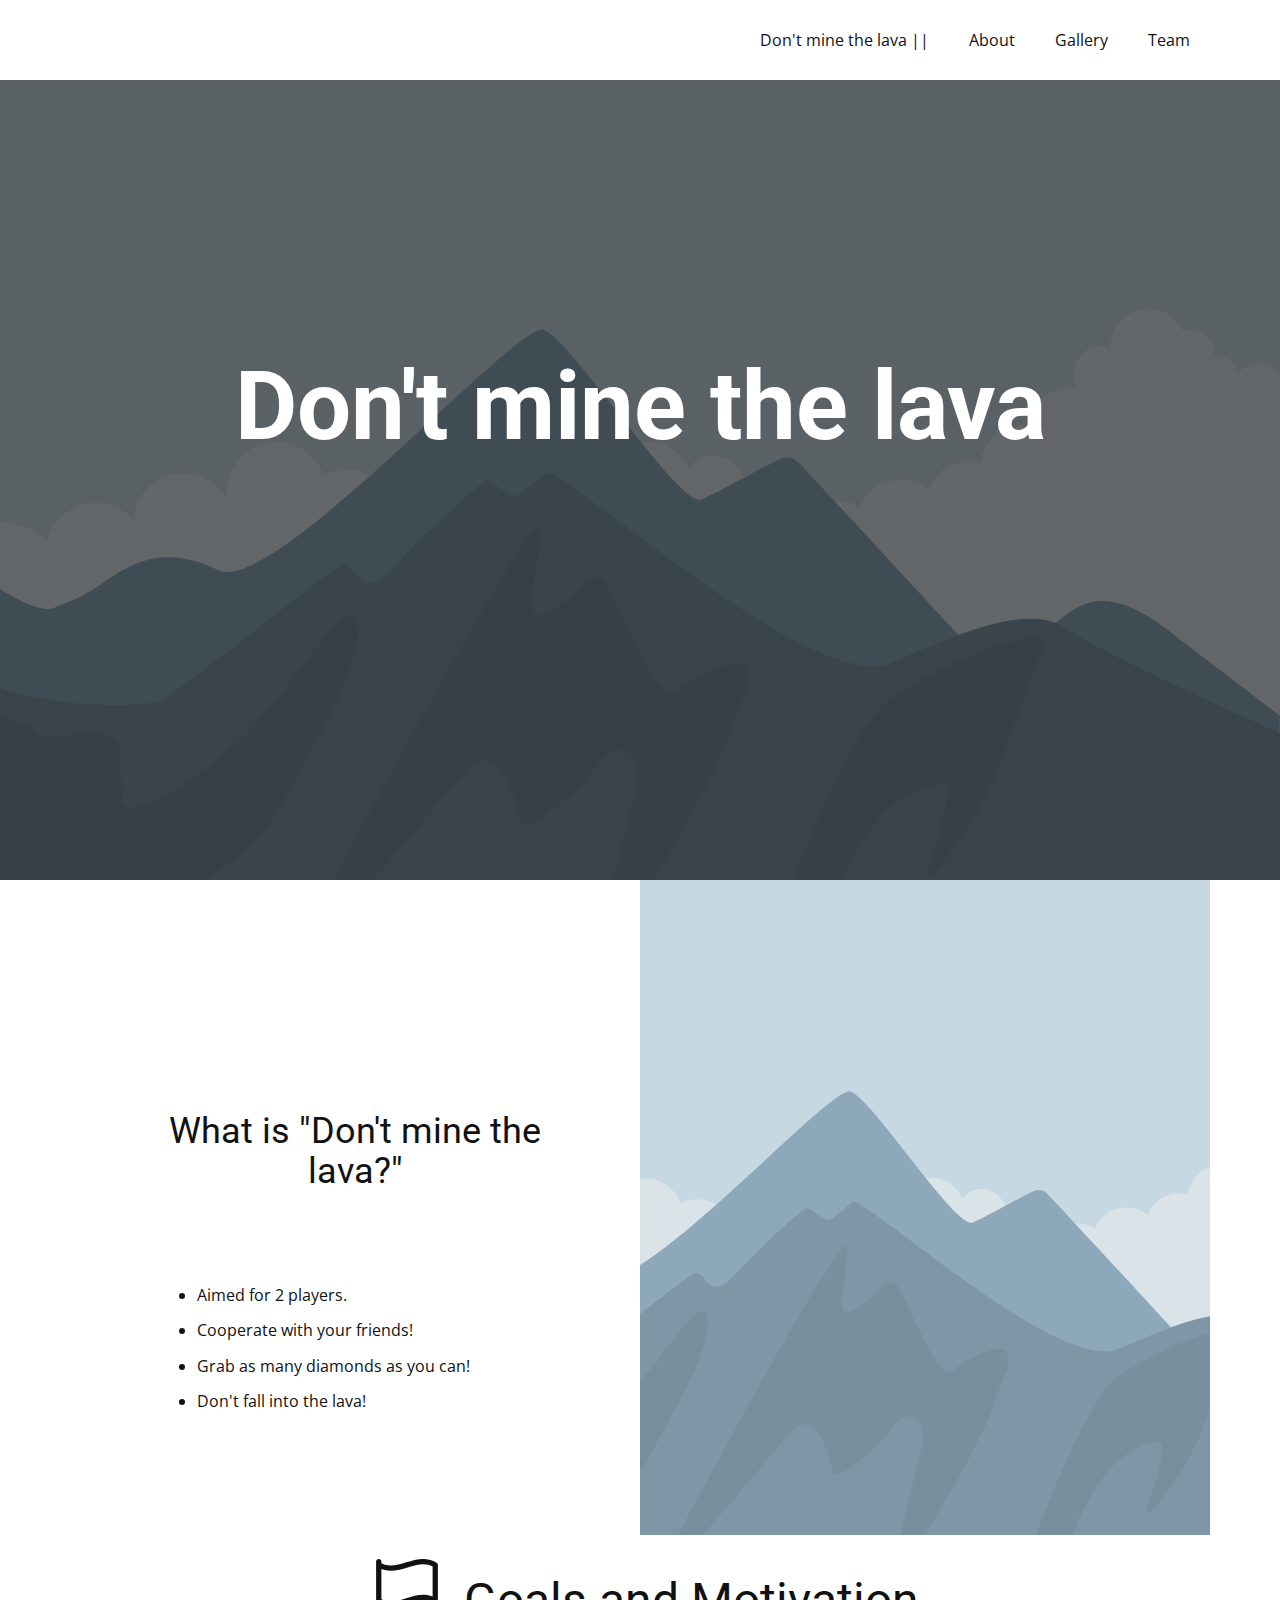
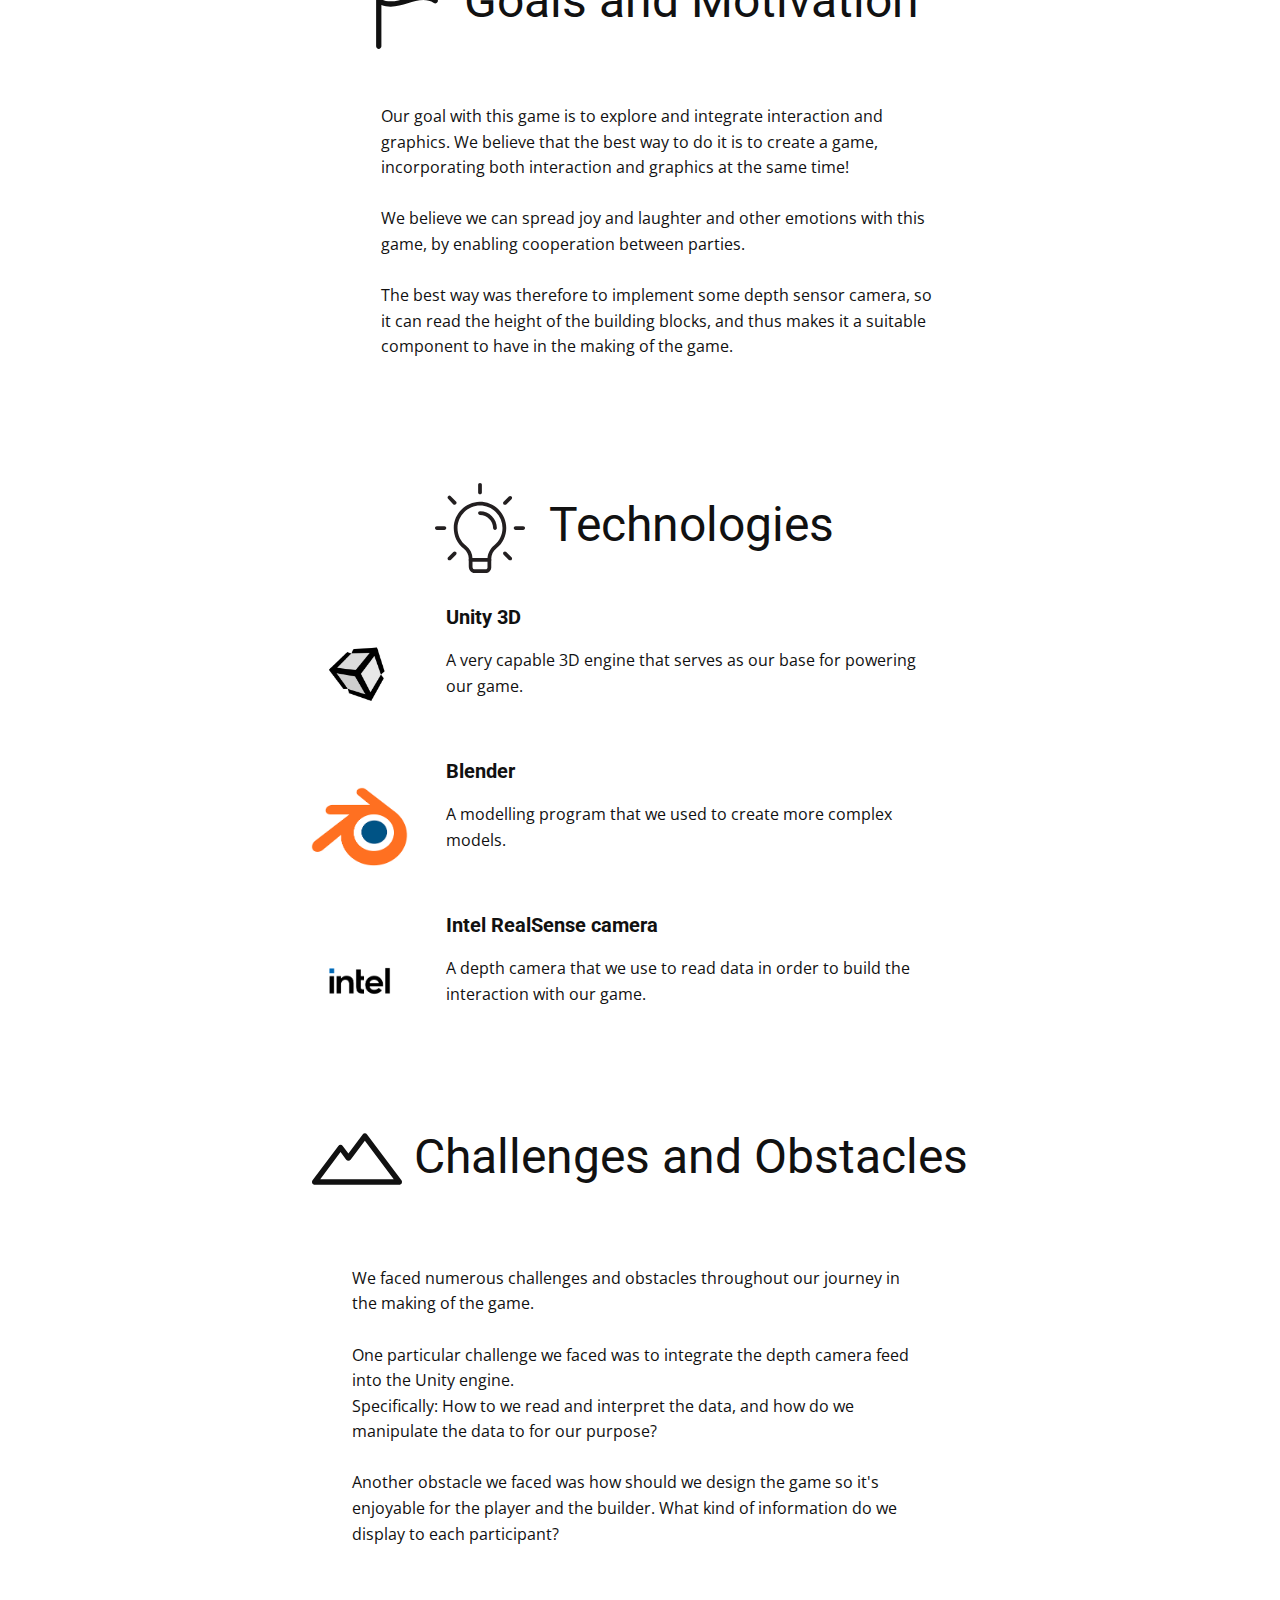
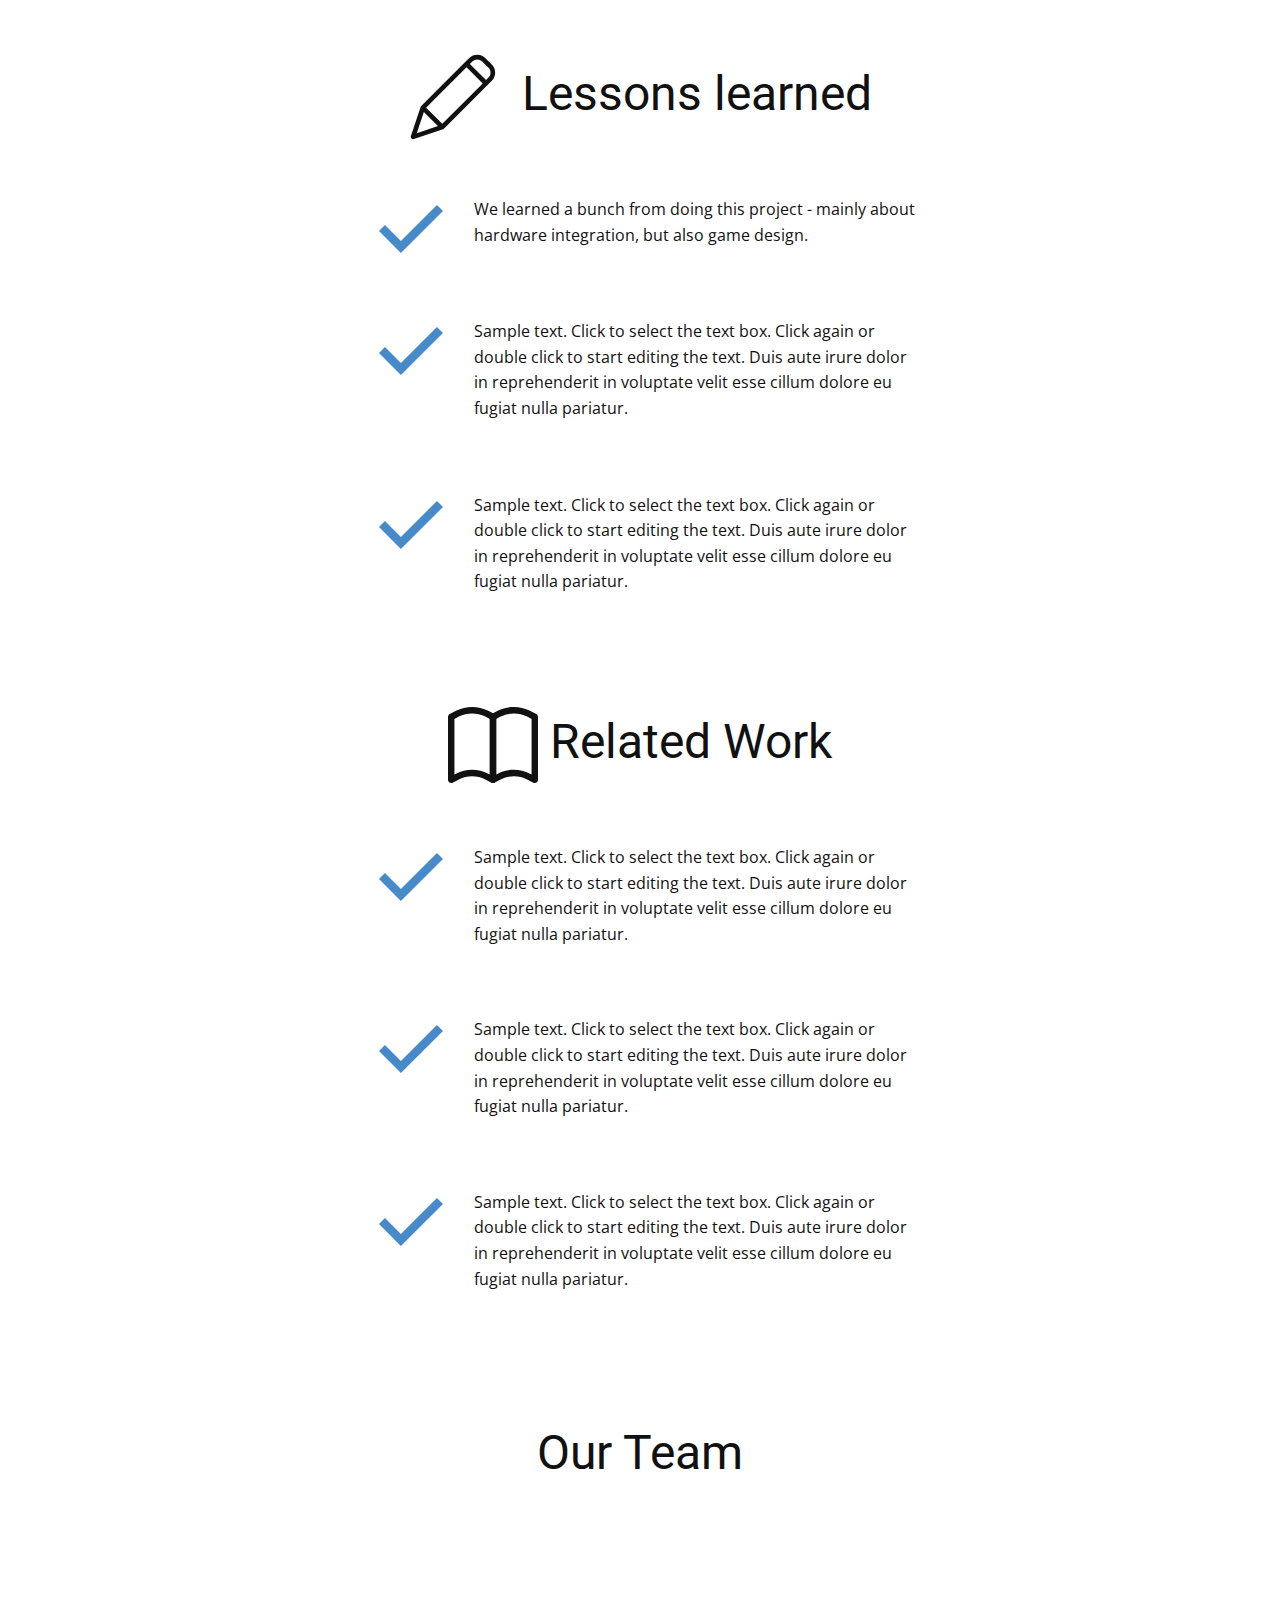
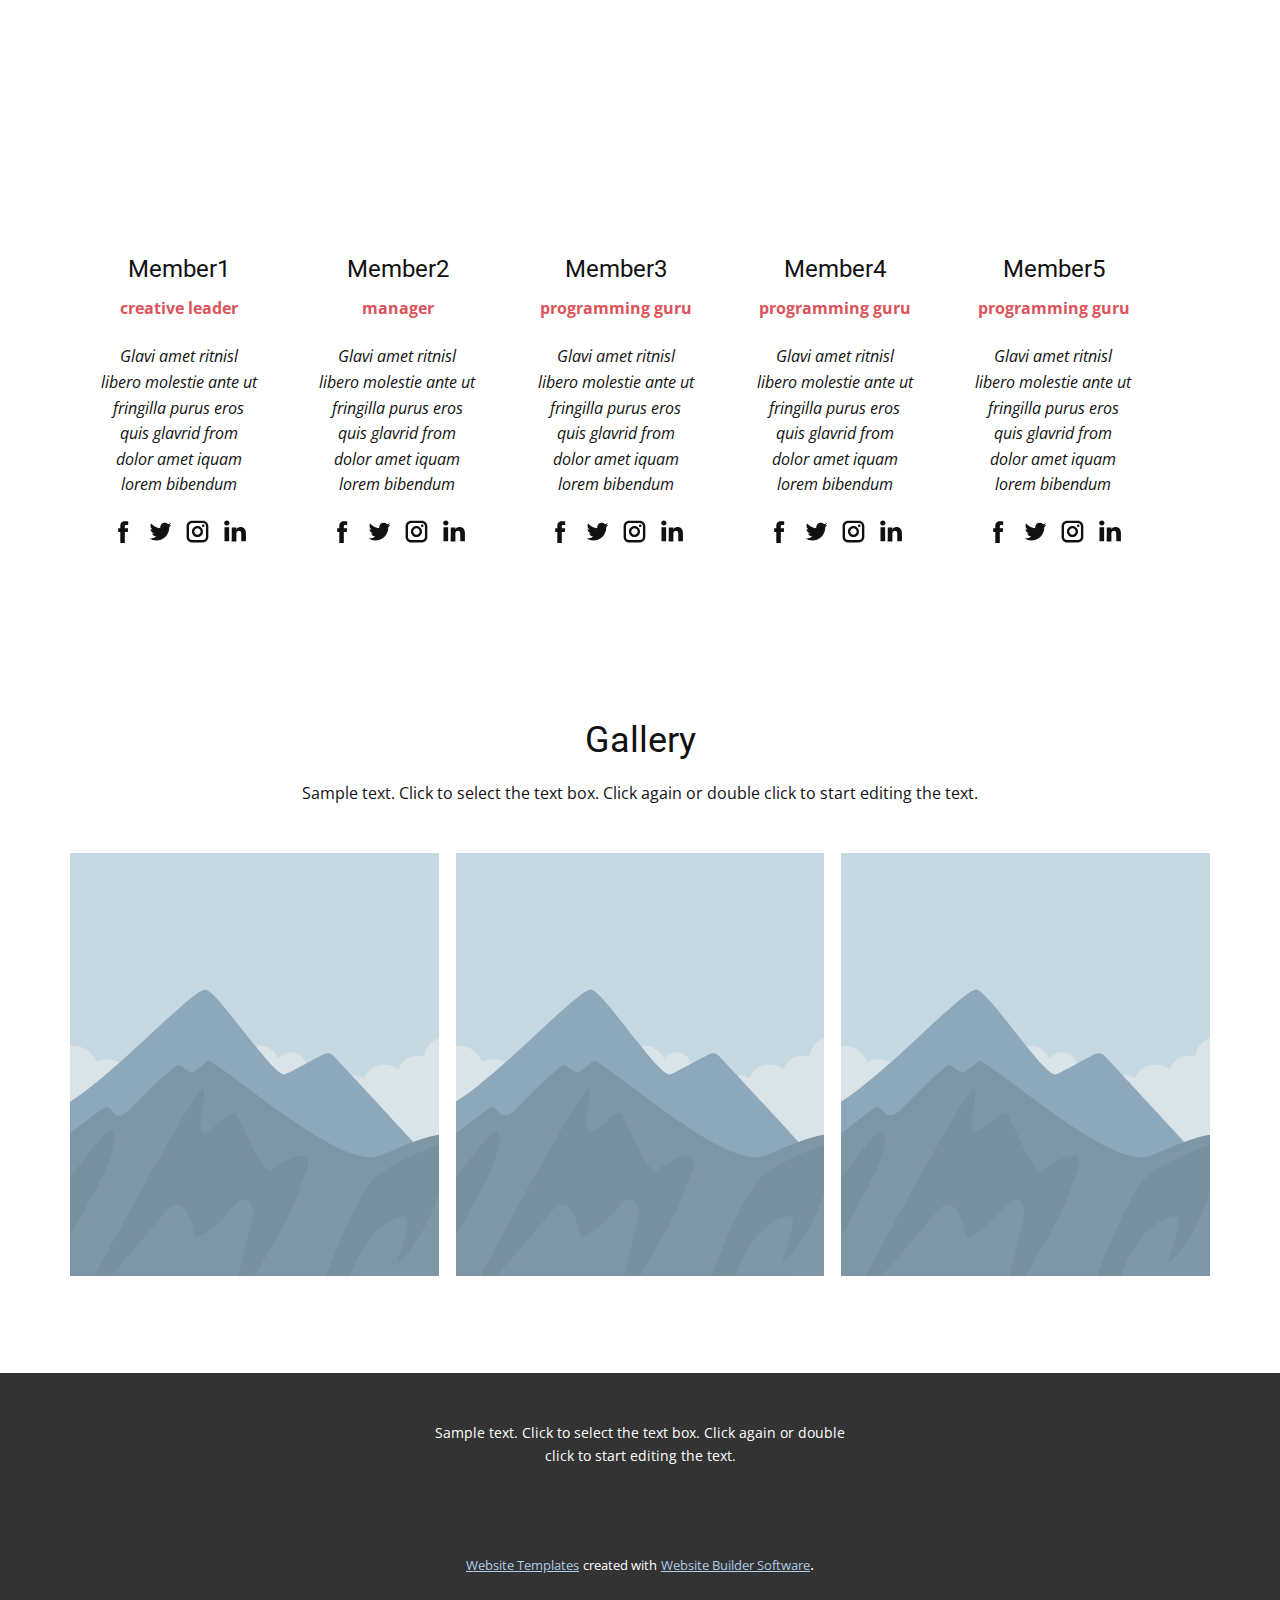
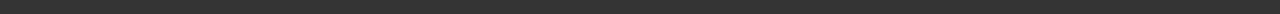
==== commit d5ada269: "added 'goals and motivation' and 'challenges and obstacles'" ====
--- a/index.html
+++ b/index.html
@@ -80,7 +80,7 @@
                 <div class="u-container-layout u-container-layout-1">
                   <h2 class="u-align-center u-text u-text-default u-text-1">What is "Don't mine the lava?"</h2>
                   <ul class="u-align-left u-spacing-0 u-text u-text-2">
-                    <li>2 player</li>
+                    <li>Aimed for 2 players.</li>
                     <li>Cooperate with your friends!</li>
                     <li>Grab as many diamonds as you can!</li>
                     <li>Don't fall into the lava!</li>
@@ -104,18 +104,11 @@
         <div class="u-list u-list-1">
           <div class="u-repeater u-repeater-1">
             <div class="u-container-style u-list-item u-repeater-item">
-              <div class="u-container-layout u-similar-container u-container-layout-1">
-                <p class="u-text u-text-2">Sample text. Click to select the text box. Click again or double click to start editing the text.&nbsp;Duis aute irure dolor in reprehenderit in voluptate velit esse cillum dolore eu fugiat nulla pariatur. </p>
-              </div>
-            </div>
-            <div class="u-container-style u-list-item u-repeater-item">
-              <div class="u-container-layout u-similar-container u-container-layout-2">
-                <p class="u-text u-text-3">Sample text. Click to select the text box. Click again or double click to start editing the text.&nbsp;Duis aute irure dolor in reprehenderit in voluptate velit esse cillum dolore eu fugiat nulla pariatur. </p>
-              </div>
-            </div>
-            <div class="u-container-style u-list-item u-repeater-item">
-              <div class="u-container-layout u-similar-container u-container-layout-3">
-                <p class="u-text u-text-4">Sample text. Click to select the text box. Click again or double click to start editing the text.&nbsp;Duis aute irure dolor in reprehenderit in voluptate velit esse cillum dolore eu fugiat nulla pariatur. </p>
+              <div class="u-container-layout u-similar-container u-valign-top u-container-layout-1">
+                <p class="u-text u-text-2">Our goal with this game is to explore and integrate interaction and graphics. We believe that the best way to do it is to create a game, incorporating both interaction and graphics at the same time!<br>
+                  <br>We believe we can spread joy and laughter and other emotions with this game, by enabling cooperation between parties.<br>
+                  <br>The best way was therefore to implement some depth sensor camera, so it can read the height of the building blocks, and thus makes it a suitable component to have in the making of the game.<br>
+                </p>
               </div>
             </div>
           </div>
@@ -170,27 +163,11 @@
         <div class="u-list u-list-1">
           <div class="u-repeater u-repeater-1">
             <div class="u-container-style u-list-item u-repeater-item">
-              <div class="u-container-layout u-similar-container u-container-layout-1"><span class="u-icon u-icon-circle u-text-palette-1-base u-icon-2">
-            <svg class="u-svg-link" preserveAspectRatio="xMidYMin slice" viewBox="0 0 515.556 515.556" style=""><use xmlns:xlink="http://www.w3.org/1999/xlink" xlink:href="#svg-c319"></use></svg>
-            <svg xmlns="http://www.w3.org/2000/svg" id="svg-c319" enable-background="new 0 0 515.556 515.556" viewBox="0 0 515.556 515.556" class="u-svg-content"><path d="m0 274.226 176.549 176.886 339.007-338.672-48.67-47.997-290.337 290-128.553-128.552z"></path></svg>
-          </span>
-                <p class="u-text u-text-2">Sample text. Click to select the text box. Click again or double click to start editing the text.&nbsp;Duis aute irure dolor in reprehenderit in voluptate velit esse cillum dolore eu fugiat nulla pariatur. </p>
-              </div>
-            </div>
-            <div class="u-container-style u-list-item u-repeater-item">
-              <div class="u-container-layout u-similar-container u-container-layout-2"><span class="u-icon u-icon-circle u-text-palette-1-base u-icon-3">
-            <svg class="u-svg-link" preserveAspectRatio="xMidYMin slice" viewBox="0 0 515.556 515.556" style=""><use xmlns:xlink="http://www.w3.org/1999/xlink" xlink:href="#svg-c319"></use></svg>
-            <svg xmlns="http://www.w3.org/2000/svg" id="svg-c319" enable-background="new 0 0 515.556 515.556" viewBox="0 0 515.556 515.556" class="u-svg-content"><path d="m0 274.226 176.549 176.886 339.007-338.672-48.67-47.997-290.337 290-128.553-128.552z"></path></svg>
-          </span>
-                <p class="u-text u-text-3">Sample text. Click to select the text box. Click again or double click to start editing the text.&nbsp;Duis aute irure dolor in reprehenderit in voluptate velit esse cillum dolore eu fugiat nulla pariatur. </p>
-              </div>
-            </div>
-            <div class="u-container-style u-list-item u-repeater-item">
-              <div class="u-container-layout u-similar-container u-container-layout-3"><span class="u-icon u-icon-circle u-text-palette-1-base u-icon-4">
-            <svg class="u-svg-link" preserveAspectRatio="xMidYMin slice" viewBox="0 0 515.556 515.556" style=""><use xmlns:xlink="http://www.w3.org/1999/xlink" xlink:href="#svg-c319"></use></svg>
-            <svg xmlns="http://www.w3.org/2000/svg" id="svg-c319" enable-background="new 0 0 515.556 515.556" viewBox="0 0 515.556 515.556" class="u-svg-content"><path d="m0 274.226 176.549 176.886 339.007-338.672-48.67-47.997-290.337 290-128.553-128.552z"></path></svg>
-          </span>
-                <p class="u-text u-text-4">Sample text. Click to select the text box. Click again or double click to start editing the text.&nbsp;Duis aute irure dolor in reprehenderit in voluptate velit esse cillum dolore eu fugiat nulla pariatur. </p>
+              <div class="u-container-layout u-similar-container u-container-layout-1">
+                <p class="u-text u-text-2">We faced numerous challenges and obstacles throughout our journey in the making of the game.<br>
+                  <br>One particular challenge we faced was to integrate the depth camera feed into the Unity engine.<br>Specifically: How to we read and interpret the data, and how do we manipulate the data to for our purpose?<br>
+                  <br>Another obstacle we faced was how should we design the game so it's enjoyable for the player and the builder. What kind of information do we display to each participant?<br>
+                </p>
               </div>
             </div>
           </div>
@@ -208,7 +185,7 @@
             <svg class="u-svg-link" preserveAspectRatio="xMidYMin slice" viewBox="0 0 515.556 515.556" style=""><use xmlns:xlink="http://www.w3.org/1999/xlink" xlink:href="#svg-c319"></use></svg>
             <svg xmlns="http://www.w3.org/2000/svg" id="svg-c319" enable-background="new 0 0 515.556 515.556" viewBox="0 0 515.556 515.556" class="u-svg-content"><path d="m0 274.226 176.549 176.886 339.007-338.672-48.67-47.997-290.337 290-128.553-128.552z"></path></svg>
           </span>
-                <p class="u-text u-text-2">Sample text. Click to select the text box. Click again or double click to start editing the text.&nbsp;Duis aute irure dolor in reprehenderit in voluptate velit esse cillum dolore eu fugiat nulla pariatur. </p>
+                <p class="u-text u-text-2">We learned a bunch from doing this project - mainly about hardware integration, but also game design.</p>
               </div>
             </div>
             <div class="u-container-style u-list-item u-repeater-item">
@@ -272,14 +249,13 @@
     <section class="u-align-center u-clearfix u-section-8" id="sec-233c">
       <div class="u-clearfix u-sheet u-sheet-1">
         <h1 class="u-text u-text-default u-text-1">Our Team</h1>
-        <p class="u-text u-text-default u-text-2">Glavrida for habitant morbi tristique senectus et netus et malesuada fames</p>
         <div class="u-list u-list-1">
           <div class="u-repeater u-repeater-1">
             <div class="u-align-center u-container-style u-list-item u-repeater-item">
               <div class="u-container-layout u-similar-container u-container-layout-1">
-                <h4 class="u-align-center u-text u-text-default u-text-3">Member1</h4>
-                <p class="u-text u-text-default u-text-palette-2-base u-text-4">creative leader</p>
-                <p class="u-text u-text-5">Glavi amet ritnisl libero molestie ante ut fringilla purus eros quis glavrid from dolor amet iquam lorem bibendum</p>
+                <h4 class="u-align-center u-text u-text-default u-text-2">Member1</h4>
+                <p class="u-text u-text-default u-text-palette-2-base u-text-3">creative leader</p>
+                <p class="u-text u-text-4">Glavi amet ritnisl libero molestie ante ut fringilla purus eros quis glavrid from dolor amet iquam lorem bibendum</p>
                 <div class="u-social-icons u-spacing-10 u-social-icons-1">
                   <a class="u-social-url" target="_blank" href=""><span class="u-icon u-icon-circle u-social-facebook u-social-icon u-icon-1">
                     <svg class="u-svg-link" preserveAspectRatio="xMidYMin slice" viewBox="0 0 112 112" style=""><use xmlns:xlink="http://www.w3.org/1999/xlink" xlink:href="#svg-7a73"></use></svg>
@@ -306,9 +282,9 @@
             </div>
             <div class="u-align-center u-container-style u-list-item u-repeater-item">
               <div class="u-container-layout u-similar-container u-container-layout-2">
-                <h4 class="u-align-center u-text u-text-default u-text-6">Member2</h4>
-                <p class="u-text u-text-default u-text-palette-2-base u-text-7">manager</p>
-                <p class="u-text u-text-8">Glavi amet ritnisl libero molestie ante ut fringilla purus eros quis glavrid from dolor amet iquam lorem bibendum</p>
+                <h4 class="u-align-center u-text u-text-default u-text-5">Member2</h4>
+                <p class="u-text u-text-default u-text-palette-2-base u-text-6">manager</p>
+                <p class="u-text u-text-7">Glavi amet ritnisl libero molestie ante ut fringilla purus eros quis glavrid from dolor amet iquam lorem bibendum</p>
                 <div class="u-social-icons u-spacing-10 u-social-icons-2">
                   <a class="u-social-url" target="_blank" href=""><span class="u-icon u-icon-circle u-social-facebook u-social-icon u-icon-5">
                     <svg class="u-svg-link" preserveAspectRatio="xMidYMin slice" viewBox="0 0 112 112" style=""><use xmlns:xlink="http://www.w3.org/1999/xlink" xlink:href="#svg-7a73"></use></svg>
@@ -335,9 +311,9 @@
             </div>
             <div class="u-align-center u-container-style u-list-item u-repeater-item">
               <div class="u-container-layout u-similar-container u-container-layout-3">
-                <h4 class="u-align-center u-text u-text-default u-text-9">Member3</h4>
-                <p class="u-text u-text-default u-text-palette-2-base u-text-10">programming guru</p>
-                <p class="u-text u-text-11">Glavi amet ritnisl libero molestie ante ut fringilla purus eros quis glavrid from dolor amet iquam lorem bibendum</p>
+                <h4 class="u-align-center u-text u-text-default u-text-8">Member3</h4>
+                <p class="u-text u-text-default u-text-palette-2-base u-text-9">programming guru</p>
+                <p class="u-text u-text-10">Glavi amet ritnisl libero molestie ante ut fringilla purus eros quis glavrid from dolor amet iquam lorem bibendum</p>
                 <div class="u-social-icons u-spacing-10 u-social-icons-3">
                   <a class="u-social-url" target="_blank" href=""><span class="u-icon u-icon-circle u-social-facebook u-social-icon u-icon-9">
                     <svg class="u-svg-link" preserveAspectRatio="xMidYMin slice" viewBox="0 0 112 112" style=""><use xmlns:xlink="http://www.w3.org/1999/xlink" xlink:href="#svg-7a73"></use></svg>
@@ -364,9 +340,9 @@
             </div>
             <div class="u-align-center u-container-style u-list-item u-repeater-item">
               <div class="u-container-layout u-similar-container u-container-layout-4">
-                <h4 class="u-align-center u-text u-text-default u-text-12">Member4</h4>
-                <p class="u-text u-text-default u-text-palette-2-base u-text-13">programming guru</p>
-                <p class="u-text u-text-14">Glavi amet ritnisl libero molestie ante ut fringilla purus eros quis glavrid from dolor amet iquam lorem bibendum</p>
+                <h4 class="u-align-center u-text u-text-default u-text-11">Member4</h4>
+                <p class="u-text u-text-default u-text-palette-2-base u-text-12">programming guru</p>
+                <p class="u-text u-text-13">Glavi amet ritnisl libero molestie ante ut fringilla purus eros quis glavrid from dolor amet iquam lorem bibendum</p>
                 <div class="u-social-icons u-spacing-10 u-social-icons-4">
                   <a class="u-social-url" target="_blank" href=""><span class="u-icon u-icon-circle u-social-facebook u-social-icon u-icon-13">
                     <svg class="u-svg-link" preserveAspectRatio="xMidYMin slice" viewBox="0 0 112 112" style=""><use xmlns:xlink="http://www.w3.org/1999/xlink" xlink:href="#svg-7a73"></use></svg>
@@ -393,9 +369,9 @@
             </div>
             <div class="u-align-center u-container-style u-list-item u-repeater-item">
               <div class="u-container-layout u-similar-container u-container-layout-5">
-                <h4 class="u-align-center u-text u-text-default u-text-15">Member5</h4>
-                <p class="u-text u-text-default u-text-palette-2-base u-text-16">programming guru</p>
-                <p class="u-text u-text-17">Glavi amet ritnisl libero molestie ante ut fringilla purus eros quis glavrid from dolor amet iquam lorem bibendum</p>
+                <h4 class="u-align-center u-text u-text-default u-text-14">Member5</h4>
+                <p class="u-text u-text-default u-text-palette-2-base u-text-15">programming guru</p>
+                <p class="u-text u-text-16">Glavi amet ritnisl libero molestie ante ut fringilla purus eros quis glavrid from dolor amet iquam lorem bibendum</p>
                 <div class="u-social-icons u-spacing-10 u-social-icons-5">
                   <a class="u-social-url" target="_blank" href=""><span class="u-icon u-icon-circle u-social-facebook u-social-icon u-icon-17">
                     <svg class="u-svg-link" preserveAspectRatio="xMidYMin slice" viewBox="0 0 112 112" style=""><use xmlns:xlink="http://www.w3.org/1999/xlink" xlink:href="#svg-7a73"></use></svg>
--- a/Home.css
+++ b/Home.css
@@ -163,7 +163,7 @@
     min-height: 391px;
   }
 }.u-section-3 .u-sheet-1 {
-  min-height: 642px;
+  min-height: 524px;
 }
 
 .u-section-3 .u-text-1 {
@@ -178,13 +178,13 @@
 .u-section-3 .u-list-1 {
   width: 622px;
   grid-template-rows: auto auto auto;
-  margin: 20px auto 50px;
+  margin: 20px 237px 60px auto;
 }
 
 .u-section-3 .u-repeater-1 {
   grid-template-columns: 100%;
   grid-gap: 10px 10px;
-  min-height: 459px;
+  min-height: 310px;
 }
 
 .u-section-3 .u-container-layout-1 {
@@ -192,23 +192,7 @@
 }
 
 .u-section-3 .u-text-2 {
-  margin: 0 0 0 115px;
-}
-
-.u-section-3 .u-container-layout-2 {
-  padding: 30px;
-}
-
-.u-section-3 .u-text-3 {
-  margin: 0 0 0 115px;
-}
-
-.u-section-3 .u-container-layout-3 {
-  padding: 30px;
-}
-
-.u-section-3 .u-text-4 {
-  margin: 0 0 0 115px;
+  margin: 0;
 }
 
 @media (max-width: 1199px) {
@@ -217,9 +201,16 @@
   }
 }
 
+@media (max-width: 991px) {
+  .u-section-3 .u-list-1 {
+    margin-right: 98px;
+  }
+}
+
 @media (max-width: 767px) {
   .u-section-3 .u-list-1 {
     width: 540px;
+    margin-right: 0;
   }
 
   .u-section-3 .u-container-layout-1 {
@@ -227,14 +218,8 @@
     padding-right: 10px;
   }
 
-  .u-section-3 .u-container-layout-2 {
-    padding-left: 10px;
-    padding-right: 10px;
-  }
-
-  .u-section-3 .u-container-layout-3 {
-    padding-left: 10px;
-    padding-right: 10px;
+  .u-section-3 .u-text-2 {
+    margin-left: 115px;
   }
 }
 
@@ -243,7 +228,7 @@
     width: 340px;
   }
 }.u-section-4 .u-sheet-1 {
-  min-height: 50vw;
+  min-height: 631px;
 }
 
 .u-section-4 .u-text-1 {
@@ -264,7 +249,7 @@
 .u-section-4 .u-repeater-1 {
   grid-template-columns: 100%;
   grid-gap: 10px 10px;
-  min-height: 589px;
+  min-height: 452px;
 }
 
 .u-section-4 .u-container-layout-1 {
@@ -283,7 +268,7 @@
 }
 
 .u-section-4 .u-text-3 {
-  margin: -33px 30px 0 117px;
+  margin: -64px 30px 0 117px;
 }
 
 .u-section-4 .u-container-layout-2 {
@@ -302,7 +287,7 @@
 }
 
 .u-section-4 .u-text-5 {
-  margin: -33px 30px 0 117px;
+  margin: -64px 30px 0 117px;
 }
 
 .u-section-4 .u-container-layout-3 {
@@ -321,7 +306,7 @@
 }
 
 .u-section-4 .u-text-7 {
-  margin: -33px 30px 0 117px;
+  margin: -64px 30px 0 117px;
 }
 
 @media (max-width: 1199px) {
@@ -430,49 +415,15 @@
 .u-section-5 .u-repeater-1 {
   grid-template-columns: 100%;
   grid-gap: 10px 10px;
-  min-height: 459px;
+  min-height: 133px;
 }
 
 .u-section-5 .u-container-layout-1 {
-  padding: 30px;
-}
-
-.u-section-5 .u-icon-2 {
-  height: 64px;
-  width: 64px;
-  margin: 0 20px;
+  padding: 30px 23px;
 }
 
 .u-section-5 .u-text-2 {
-  margin: -64px 0 0 115px;
-}
-
-.u-section-5 .u-container-layout-2 {
-  padding: 30px;
-}
-
-.u-section-5 .u-icon-3 {
-  height: 64px;
-  width: 64px;
-  margin: 0 20px;
-}
-
-.u-section-5 .u-text-3 {
-  margin: -64px 0 0 115px;
-}
-
-.u-section-5 .u-container-layout-3 {
-  padding: 30px;
-}
-
-.u-section-5 .u-icon-4 {
-  height: 64px;
-  width: 64px;
-  margin: 0 20px;
-}
-
-.u-section-5 .u-text-4 {
-  margin: -64px 0 0 115px;
+  margin: 6px 0 0;
 }
 
 @media (max-width: 1199px) {
@@ -491,14 +442,8 @@
     padding-right: 10px;
   }
 
-  .u-section-5 .u-container-layout-2 {
-    padding-left: 10px;
-    padding-right: 10px;
-  }
-
-  .u-section-5 .u-container-layout-3 {
-    padding-left: 10px;
-    padding-right: 10px;
+  .u-section-5 .u-text-2 {
+    margin-left: 115px;
   }
 }
 
@@ -710,14 +655,9 @@
   margin: 55px auto 0;
 }
 
-.u-section-8 .u-text-2 {
-  font-style: italic;
-  margin: 20px auto 0;
-}
-
 .u-section-8 .u-list-1 {
   width: 1093px;
-  margin: 40px auto 27px 0;
+  margin: 85px auto 27px 0;
 }
 
 .u-section-8 .u-repeater-1 {
@@ -730,17 +670,17 @@
   padding: 30px;
 }
 
-.u-section-8 .u-text-3 {
+.u-section-8 .u-text-2 {
   text-transform: none;
   margin: 260px auto 0;
 }
 
-.u-section-8 .u-text-4 {
+.u-section-8 .u-text-3 {
   font-weight: 700;
   margin: 12px auto 0;
 }
 
-.u-section-8 .u-text-5 {
+.u-section-8 .u-text-4 {
   font-style: italic;
   margin: 23px 1px 0 0;
 }
@@ -774,18 +714,18 @@
   padding: 30px;
 }
 
-.u-section-8 .u-text-6 {
+.u-section-8 .u-text-5 {
   text-transform: none;
   font-size: 1.5rem;
   margin: 260px auto 0;
 }
 
-.u-section-8 .u-text-7 {
+.u-section-8 .u-text-6 {
   font-weight: 700;
   margin: 12px auto 0;
 }
 
-.u-section-8 .u-text-8 {
+.u-section-8 .u-text-7 {
   font-style: italic;
   margin: 23px 1px 0 0;
 }
@@ -819,18 +759,18 @@
   padding: 30px;
 }
 
-.u-section-8 .u-text-9 {
+.u-section-8 .u-text-8 {
   text-transform: none;
   font-size: 1.5rem;
   margin: 260px auto 0;
 }
 
-.u-section-8 .u-text-10 {
+.u-section-8 .u-text-9 {
   font-weight: 700;
   margin: 12px auto 0;
 }
 
-.u-section-8 .u-text-11 {
+.u-section-8 .u-text-10 {
   font-style: italic;
   margin: 23px 1px 0 0;
 }
@@ -864,18 +804,18 @@
   padding: 30px;
 }
 
-.u-section-8 .u-text-12 {
+.u-section-8 .u-text-11 {
   text-transform: none;
   font-size: 1.5rem;
   margin: 260px auto 0;
 }
 
-.u-section-8 .u-text-13 {
+.u-section-8 .u-text-12 {
   font-weight: 700;
   margin: 12px auto 0;
 }
 
-.u-section-8 .u-text-14 {
+.u-section-8 .u-text-13 {
   font-style: italic;
   margin: 23px 1px 0 0;
 }
@@ -909,18 +849,18 @@
   padding: 30px;
 }
 
-.u-section-8 .u-text-15 {
+.u-section-8 .u-text-14 {
   text-transform: none;
   font-size: 1.5rem;
   margin: 260px auto 0;
 }
 
-.u-section-8 .u-text-16 {
+.u-section-8 .u-text-15 {
   font-weight: 700;
   margin: 12px auto 0;
 }
 
-.u-section-8 .u-text-17 {
+.u-section-8 .u-text-16 {
   font-style: italic;
   margin: 23px 1px 0 0;
 }
@@ -965,23 +905,23 @@
     min-height: 520px;
   }
 
-  .u-section-8 .u-text-5 {
-    margin-right: 0;
-  }
-
-  .u-section-8 .u-text-8 {
-    margin-right: 0;
-  }
-
-  .u-section-8 .u-text-11 {
-    margin-right: 0;
-  }
-
-  .u-section-8 .u-text-14 {
-    margin-right: 0;
-  }
-
-  .u-section-8 .u-text-17 {
+  .u-section-8 .u-text-4 {
+    margin-right: 0;
+  }
+
+  .u-section-8 .u-text-7 {
+    margin-right: 0;
+  }
+
+  .u-section-8 .u-text-10 {
+    margin-right: 0;
+  }
+
+  .u-section-8 .u-text-13 {
+    margin-right: 0;
+  }
+
+  .u-section-8 .u-text-16 {
     margin-right: 0;
   }
 }
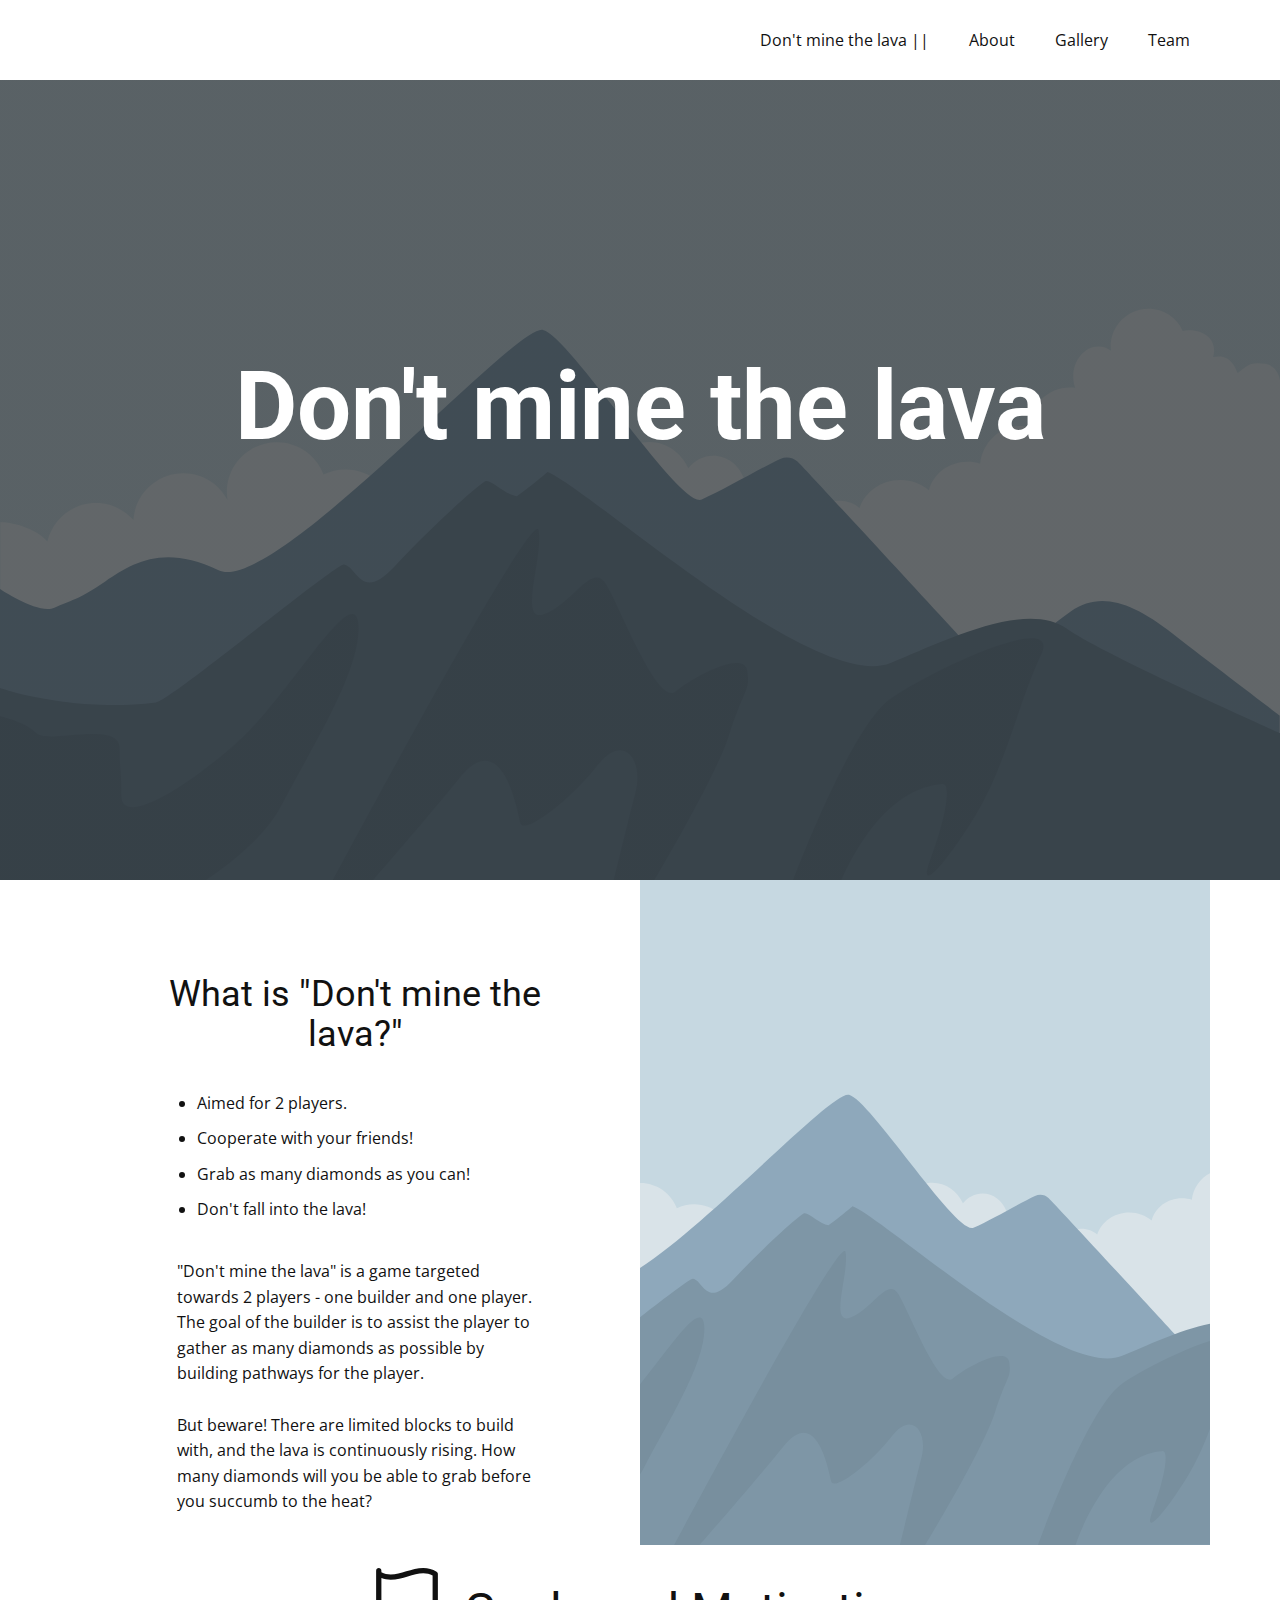
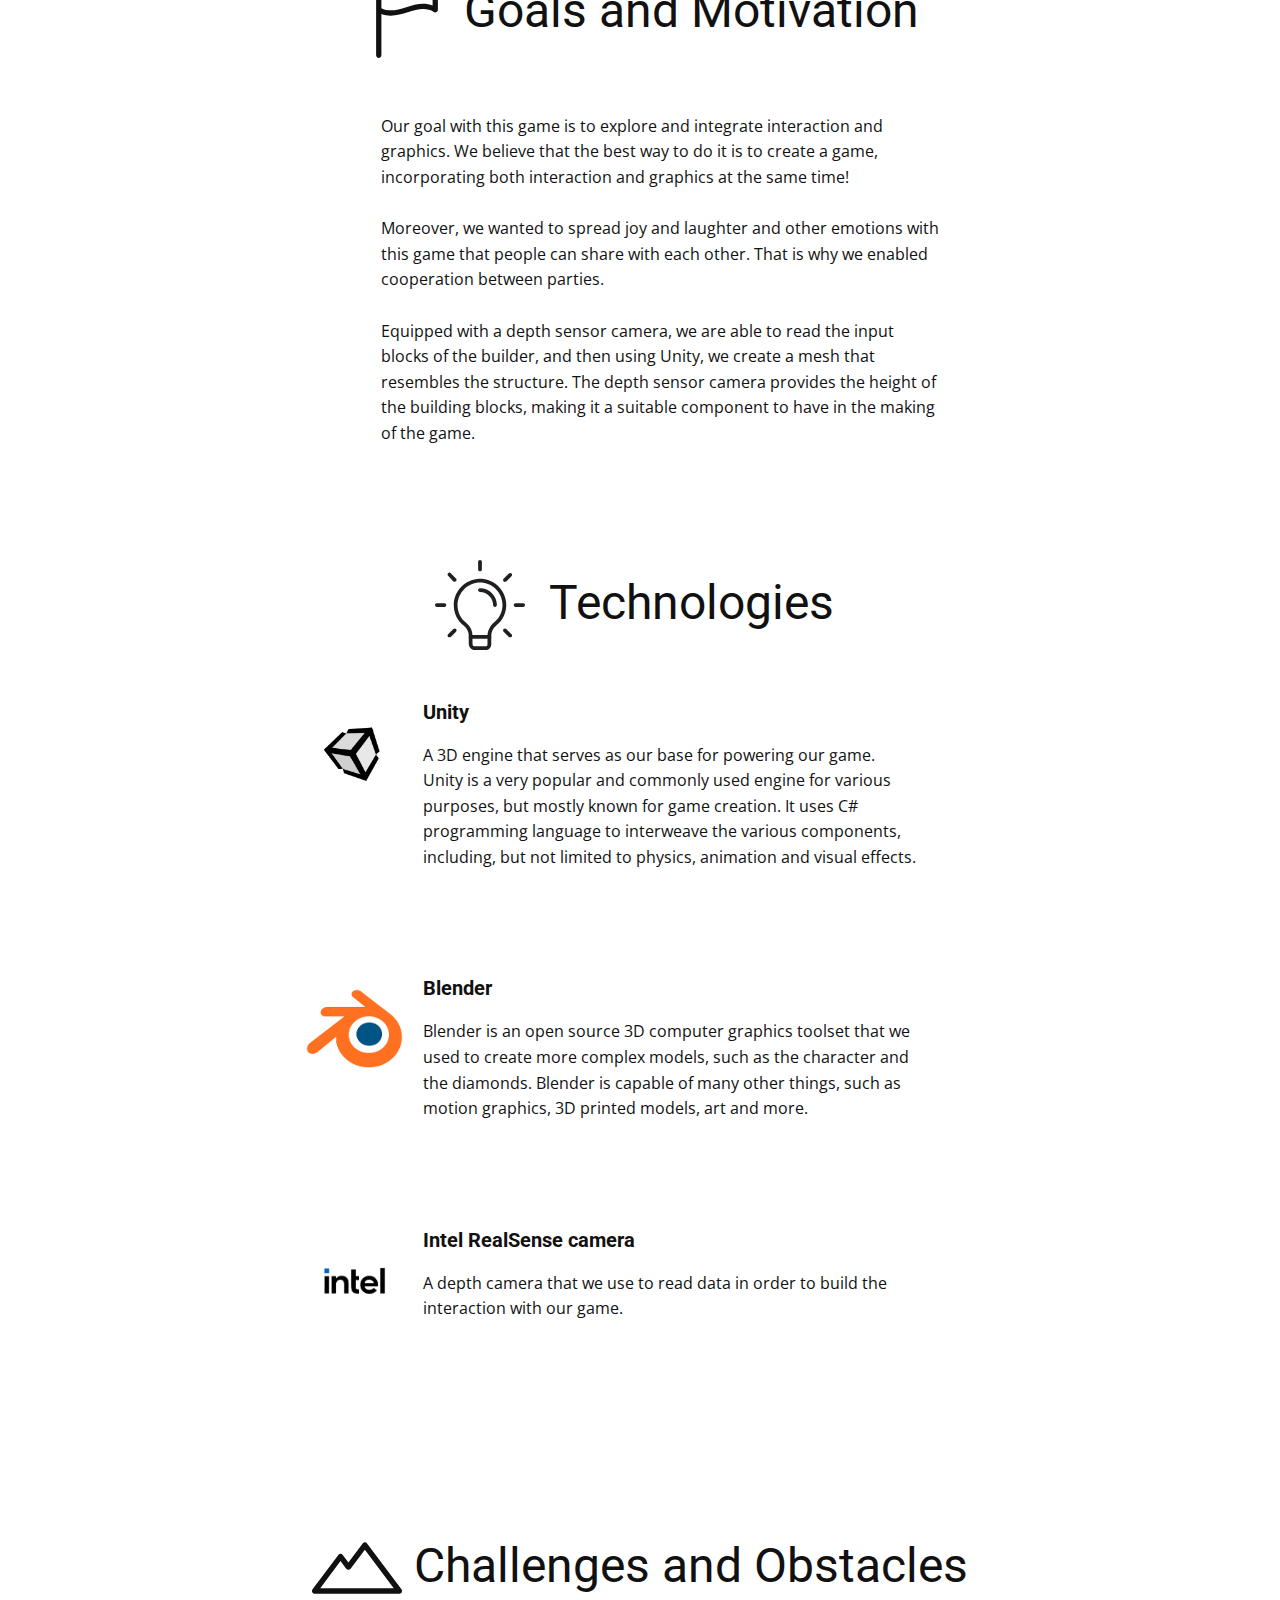
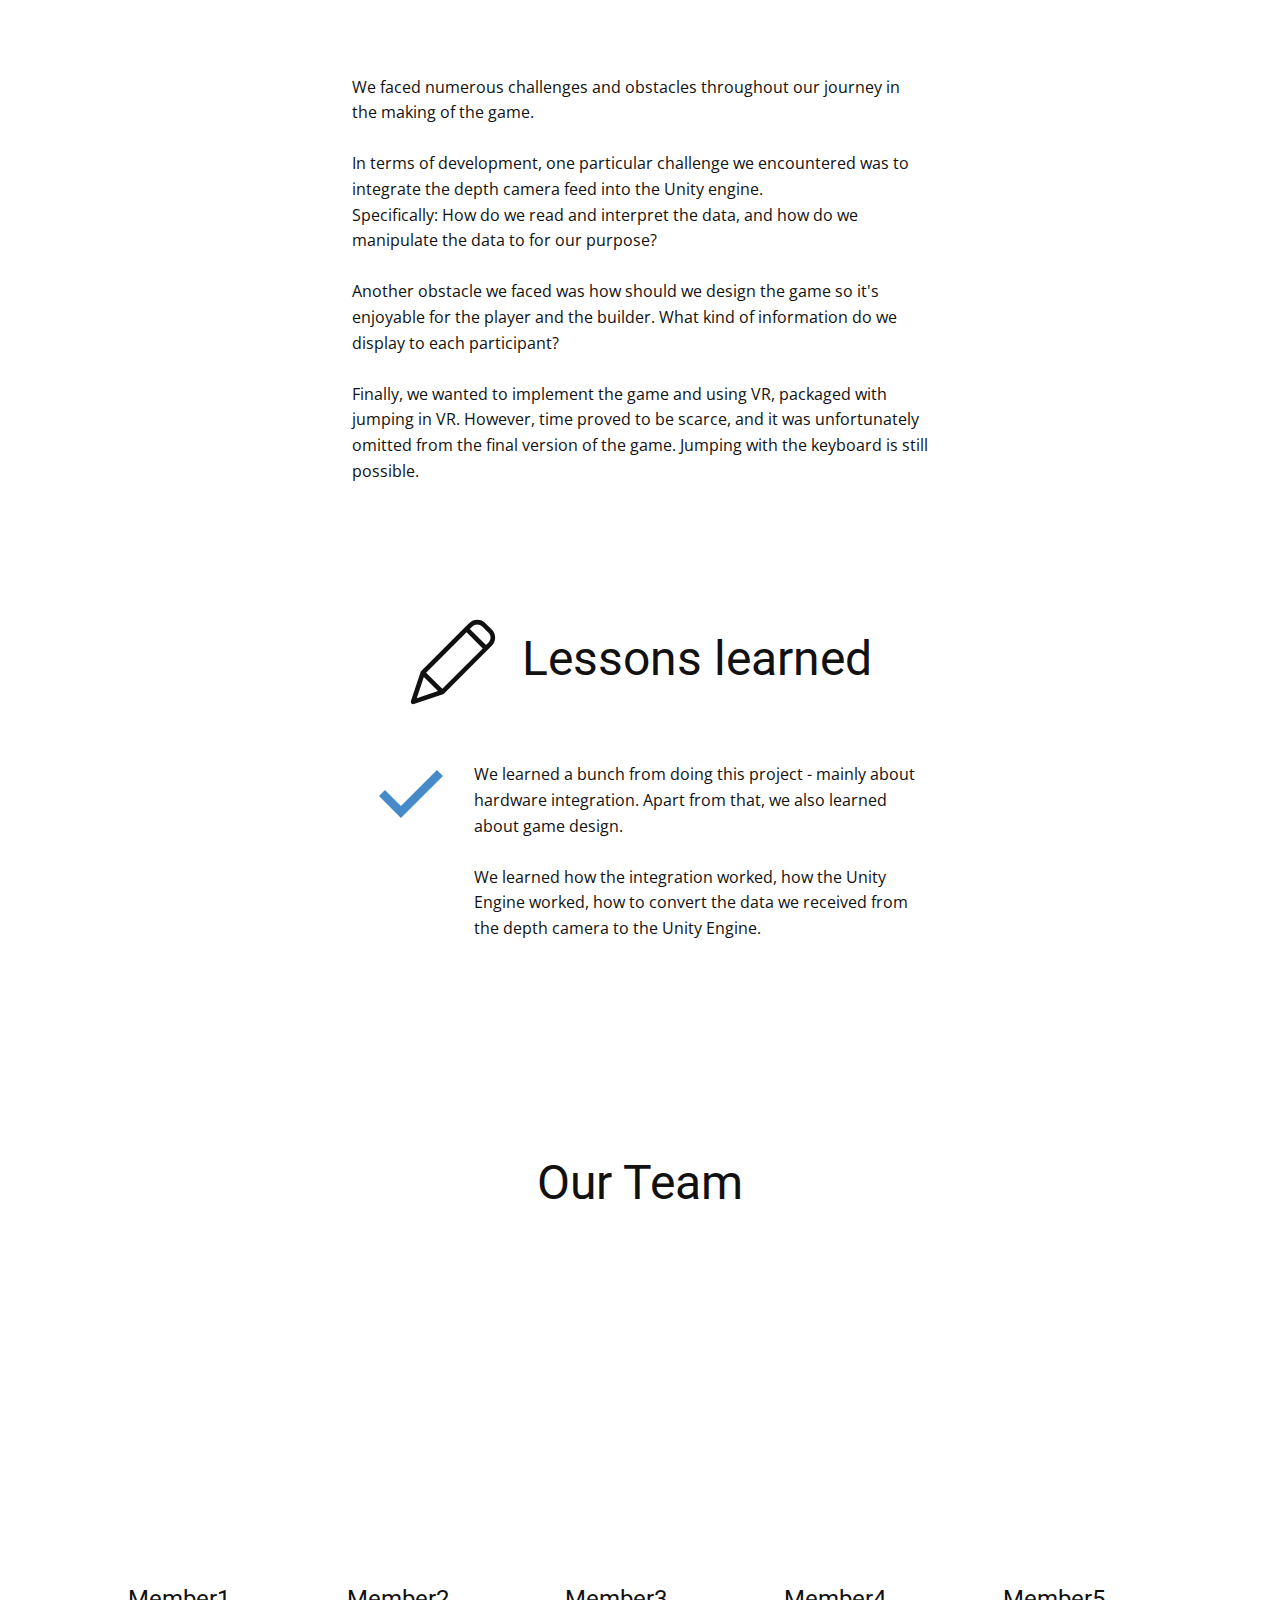
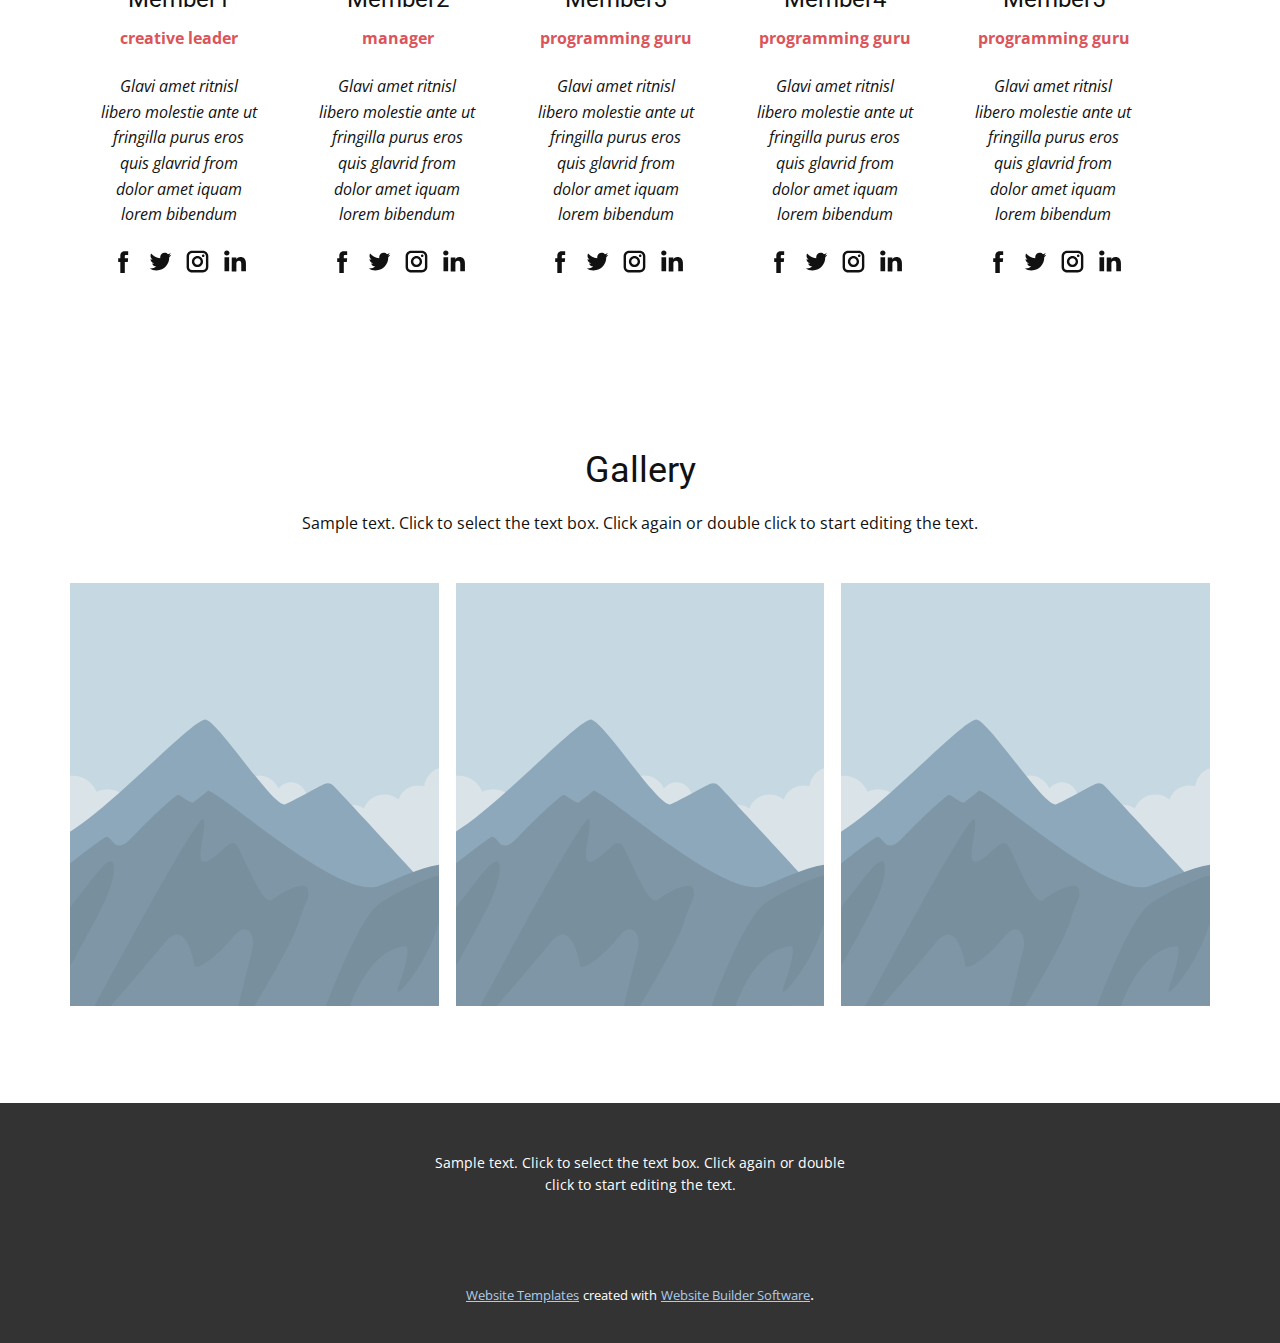
==== commit 4d1466c8: "fleshed out various sections" ====
--- a/index.html
+++ b/index.html
@@ -13,7 +13,6 @@
     <script class="u-script" type="text/javascript" src="nicepage.js" defer=""></script>
     <meta name="generator" content="Nicepage 3.29.1, nicepage.com">
     <link id="u-theme-google-font" rel="stylesheet" href="https://fonts.googleapis.com/css?family=Roboto:100,100i,300,300i,400,400i,500,500i,700,700i,900,900i|Open+Sans:300,300i,400,400i,600,600i,700,700i,800,800i">
-    
     
     
     
@@ -85,6 +84,9 @@
                     <li>Grab as many diamonds as you can!</li>
                     <li>Don't fall into the lava!</li>
                   </ul>
+                  <p class="u-align-left u-text u-text-3">"Don't mine the lava" is a game targeted towards 2 players - one builder and one player. The goal of the builder is to assist the player to gather as many diamonds as possible by building pathways for the player.<br>
+                    <br>But beware! There are limited blocks to build with, and the lava is continuously rising. How many diamonds will you be able to grab before you succumb to the heat?
+                  </p>
                 </div>
               </div>
               <div class="u-align-center u-container-style u-image u-layout-cell u-right-cell u-size-30 u-size-xs-60 u-image-1" src="" data-image-width="1080" data-image-height="1080">
@@ -106,8 +108,8 @@
             <div class="u-container-style u-list-item u-repeater-item">
               <div class="u-container-layout u-similar-container u-valign-top u-container-layout-1">
                 <p class="u-text u-text-2">Our goal with this game is to explore and integrate interaction and graphics. We believe that the best way to do it is to create a game, incorporating both interaction and graphics at the same time!<br>
-                  <br>We believe we can spread joy and laughter and other emotions with this game, by enabling cooperation between parties.<br>
-                  <br>The best way was therefore to implement some depth sensor camera, so it can read the height of the building blocks, and thus makes it a suitable component to have in the making of the game.<br>
+                  <br>Moreover, we wanted to spread joy and laughter and other emotions with this game that people can share with each other. That is why we enabled cooperation between parties.<br>
+                  <br>Equipped with a depth sensor camera, we are able to read the input blocks of the builder, and then using Unity, we create a mesh that resembles the structure. The depth sensor camera provides the height of the building blocks, making it a&nbsp;suitable component to have in the making of the game.<br>
                 </p>
               </div>
             </div>
@@ -133,16 +135,17 @@
           <div class="u-repeater u-repeater-1">
             <div class="u-container-style u-list-item u-repeater-item">
               <div class="u-container-layout u-similar-container u-container-layout-1">
-                <h5 class="u-text u-text-2">Unity 3D</h5>
+                <h5 class="u-text u-text-2">Unity</h5>
                 <img class="u-image u-image-default u-preserve-proportions u-image-1" src="images/Unity.jpg" alt="" data-image-width="910" data-image-height="512">
-                <p class="u-text u-text-3">A very capable 3D engine that serves as our base for powering our game.</p>
+                <p class="u-text u-text-3">A 3D engine that serves as our base for powering our game. Unity is a very popular and commonly used engine for various purposes, but mostly known for game creation. It uses C# programming language to interweave the various components, including, but not limited to physics, animation and visual effects.</p>
               </div>
             </div>
             <div class="u-container-style u-list-item u-repeater-item">
               <div class="u-container-layout u-similar-container u-container-layout-2">
                 <h5 class="u-text u-text-4">Blender</h5>
                 <img class="u-image u-image-default u-preserve-proportions u-image-2" src="images/Blender1.png" alt="" data-image-width="249" data-image-height="202">
-                <p class="u-text u-text-5">A modelling program that we used to create more complex models.</p>
+                <p class="u-text u-text-5">Blender is an open source 3D computer graphics toolset that we used to create more complex models, such as the character and the diamonds. Blender is capable of many other things, such as motion graphics, 3D printed models, art and more.<br>
+                </p>
               </div>
             </div>
             <div class="u-container-style u-list-item u-repeater-item">
@@ -165,8 +168,9 @@
             <div class="u-container-style u-list-item u-repeater-item">
               <div class="u-container-layout u-similar-container u-container-layout-1">
                 <p class="u-text u-text-2">We faced numerous challenges and obstacles throughout our journey in the making of the game.<br>
-                  <br>One particular challenge we faced was to integrate the depth camera feed into the Unity engine.<br>Specifically: How to we read and interpret the data, and how do we manipulate the data to for our purpose?<br>
+                  <br>In terms of development, one particular challenge we encountered was to integrate the depth camera feed into the Unity engine.<br>Specifically: How do we read and interpret the data, and how do we manipulate the data to for our purpose?<br>
                   <br>Another obstacle we faced was how should we design the game so it's enjoyable for the player and the builder. What kind of information do we display to each participant?<br>
+                  <br>Finally, we wanted to implement the game and using VR, packaged with jumping in VR. However, time proved to be scarce, and it was unfortunately omitted from the final version of the game. Jumping with the keyboard is still possible.
                 </p>
               </div>
             </div>
@@ -185,68 +189,18 @@
             <svg class="u-svg-link" preserveAspectRatio="xMidYMin slice" viewBox="0 0 515.556 515.556" style=""><use xmlns:xlink="http://www.w3.org/1999/xlink" xlink:href="#svg-c319"></use></svg>
             <svg xmlns="http://www.w3.org/2000/svg" id="svg-c319" enable-background="new 0 0 515.556 515.556" viewBox="0 0 515.556 515.556" class="u-svg-content"><path d="m0 274.226 176.549 176.886 339.007-338.672-48.67-47.997-290.337 290-128.553-128.552z"></path></svg>
           </span>
-                <p class="u-text u-text-2">We learned a bunch from doing this project - mainly about hardware integration, but also game design.</p>
-              </div>
-            </div>
-            <div class="u-container-style u-list-item u-repeater-item">
-              <div class="u-container-layout u-similar-container u-container-layout-2"><span class="u-icon u-icon-circle u-text-palette-1-base u-icon-3">
-            <svg class="u-svg-link" preserveAspectRatio="xMidYMin slice" viewBox="0 0 515.556 515.556" style=""><use xmlns:xlink="http://www.w3.org/1999/xlink" xlink:href="#svg-c319"></use></svg>
-            <svg xmlns="http://www.w3.org/2000/svg" id="svg-c319" enable-background="new 0 0 515.556 515.556" viewBox="0 0 515.556 515.556" class="u-svg-content"><path d="m0 274.226 176.549 176.886 339.007-338.672-48.67-47.997-290.337 290-128.553-128.552z"></path></svg>
-          </span>
-                <p class="u-text u-text-3">Sample text. Click to select the text box. Click again or double click to start editing the text.&nbsp;Duis aute irure dolor in reprehenderit in voluptate velit esse cillum dolore eu fugiat nulla pariatur. </p>
-              </div>
-            </div>
-            <div class="u-container-style u-list-item u-repeater-item">
-              <div class="u-container-layout u-similar-container u-container-layout-3"><span class="u-icon u-icon-circle u-text-palette-1-base u-icon-4">
-            <svg class="u-svg-link" preserveAspectRatio="xMidYMin slice" viewBox="0 0 515.556 515.556" style=""><use xmlns:xlink="http://www.w3.org/1999/xlink" xlink:href="#svg-c319"></use></svg>
-            <svg xmlns="http://www.w3.org/2000/svg" id="svg-c319" enable-background="new 0 0 515.556 515.556" viewBox="0 0 515.556 515.556" class="u-svg-content"><path d="m0 274.226 176.549 176.886 339.007-338.672-48.67-47.997-290.337 290-128.553-128.552z"></path></svg>
-          </span>
-                <p class="u-text u-text-4">Sample text. Click to select the text box. Click again or double click to start editing the text.&nbsp;Duis aute irure dolor in reprehenderit in voluptate velit esse cillum dolore eu fugiat nulla pariatur. </p>
-              </div>
-            </div>
-          </div>
-        </div>
-      </div>
-    </section>
-    <section class="u-clearfix u-section-7" id="sec-f49f">
-      <div class="u-clearfix u-sheet u-valign-middle u-sheet-1">
-        <h1 class="u-text u-text-default u-text-1"><span class="u-icon u-icon-1"><svg class="u-svg-content" viewBox="0 0 512 512" x="0px" y="0px" style="width: 1em; height: 1em;"><g><g><path d="M264.405,80.032L228.98,61.71c-57.496-29.416-126.159-29.422-183.741,0.037L9.886,80.032C3.81,83.177,0,89.437,0,96.276    v357.79c0,6.382,3.328,12.306,8.777,15.616c5.455,3.322,12.245,3.554,17.908,0.628l35.285-18.249    c47.067-24.082,103.278-24.094,150.278-0.037l35.352,18.286c2.639,1.365,5.522,2.042,8.399,2.042c3.304,0,6.595-0.89,9.509-2.664    c5.449-3.316,8.777-9.24,8.777-15.622V96.276C274.286,89.437,270.47,83.171,264.405,80.032z M237.714,424.017l-8.741-4.517    c-28.745-14.708-60.27-22.059-91.813-22.059c-31.555,0-63.128,7.363-91.928,22.095l-8.661,4.48V107.4l25.393-13.135    c47.074-24.082,103.284-24.088,150.284-0.037l25.466,13.172V424.017z"></path>
-</g>
-</g><g><g><path d="M502.12,80.032L466.694,61.71c-57.509-29.422-126.177-29.422-183.741,0.037l-35.352,18.286    c-6.077,3.145-9.886,9.405-9.886,16.244v357.79c0,6.382,3.328,12.306,8.777,15.616c5.461,3.322,12.251,3.554,17.908,0.628    l35.279-18.249c47.067-24.082,103.272-24.082,150.284-0.037l35.352,18.286c2.639,1.365,5.516,2.042,8.399,2.042    c3.298,0,6.595-0.89,9.509-2.664c5.449-3.316,8.777-9.24,8.777-15.622V96.276C512,89.437,508.184,83.171,502.12,80.032z     M475.429,424.017l-8.741-4.517c-28.739-14.708-60.264-22.059-91.813-22.059c-31.555,0-63.128,7.363-91.922,22.095l-8.667,4.48    V107.4l25.393-13.135c47.067-24.082,103.272-24.076,150.284-0.037l25.466,13.172V424.017z"></path>
-</g>
-</g></svg><img></span>&nbsp;Related Work
-        </h1>
-        <div class="u-list u-list-1">
-          <div class="u-repeater u-repeater-1">
-            <div class="u-container-style u-list-item u-repeater-item">
-              <div class="u-container-layout u-similar-container u-container-layout-1"><span class="u-icon u-icon-circle u-text-palette-1-base u-icon-2">
-            <svg class="u-svg-link" preserveAspectRatio="xMidYMin slice" viewBox="0 0 515.556 515.556" style=""><use xmlns:xlink="http://www.w3.org/1999/xlink" xlink:href="#svg-c319"></use></svg>
-            <svg xmlns="http://www.w3.org/2000/svg" id="svg-c319" enable-background="new 0 0 515.556 515.556" viewBox="0 0 515.556 515.556" class="u-svg-content"><path d="m0 274.226 176.549 176.886 339.007-338.672-48.67-47.997-290.337 290-128.553-128.552z"></path></svg>
-          </span>
-                <p class="u-text u-text-2">Sample text. Click to select the text box. Click again or double click to start editing the text.&nbsp;Duis aute irure dolor in reprehenderit in voluptate velit esse cillum dolore eu fugiat nulla pariatur. </p>
-              </div>
-            </div>
-            <div class="u-container-style u-list-item u-repeater-item">
-              <div class="u-container-layout u-similar-container u-container-layout-2"><span class="u-icon u-icon-circle u-text-palette-1-base u-icon-3">
-            <svg class="u-svg-link" preserveAspectRatio="xMidYMin slice" viewBox="0 0 515.556 515.556" style=""><use xmlns:xlink="http://www.w3.org/1999/xlink" xlink:href="#svg-c319"></use></svg>
-            <svg xmlns="http://www.w3.org/2000/svg" id="svg-c319" enable-background="new 0 0 515.556 515.556" viewBox="0 0 515.556 515.556" class="u-svg-content"><path d="m0 274.226 176.549 176.886 339.007-338.672-48.67-47.997-290.337 290-128.553-128.552z"></path></svg>
-          </span>
-                <p class="u-text u-text-3">Sample text. Click to select the text box. Click again or double click to start editing the text.&nbsp;Duis aute irure dolor in reprehenderit in voluptate velit esse cillum dolore eu fugiat nulla pariatur. </p>
-              </div>
-            </div>
-            <div class="u-container-style u-list-item u-repeater-item">
-              <div class="u-container-layout u-similar-container u-container-layout-3"><span class="u-icon u-icon-circle u-text-palette-1-base u-icon-4">
-            <svg class="u-svg-link" preserveAspectRatio="xMidYMin slice" viewBox="0 0 515.556 515.556" style=""><use xmlns:xlink="http://www.w3.org/1999/xlink" xlink:href="#svg-c319"></use></svg>
-            <svg xmlns="http://www.w3.org/2000/svg" id="svg-c319" enable-background="new 0 0 515.556 515.556" viewBox="0 0 515.556 515.556" class="u-svg-content"><path d="m0 274.226 176.549 176.886 339.007-338.672-48.67-47.997-290.337 290-128.553-128.552z"></path></svg>
-          </span>
-                <p class="u-text u-text-4">Sample text. Click to select the text box. Click again or double click to start editing the text.&nbsp;Duis aute irure dolor in reprehenderit in voluptate velit esse cillum dolore eu fugiat nulla pariatur. </p>
-              </div>
-            </div>
-          </div>
-        </div>
-      </div>
-    </section>
-    <section class="u-align-center u-clearfix u-section-8" id="sec-233c">
+                <p class="u-text u-text-2">We learned a bunch from doing this project - mainly about hardware integration. Apart from that, we also learned about game design.<br>
+                  <br>We learned how the integration worked, how the Unity Engine worked,&nbsp;how to convert the data we received from the depth camera to the Unity Engine.<br>
+                  <br>
+                  <br>
+                </p>
+              </div>
+            </div>
+          </div>
+        </div>
+      </div>
+    </section>
+    <section class="u-align-center u-clearfix u-section-7" id="sec-233c">
       <div class="u-clearfix u-sheet u-sheet-1">
         <h1 class="u-text u-text-default u-text-1">Our Team</h1>
         <div class="u-list u-list-1">
@@ -400,7 +354,7 @@
         </div>
       </div>
     </section>
-    <section class="u-align-center u-clearfix u-section-9" id="sec-bed2">
+    <section class="u-align-center u-clearfix u-section-8" id="sec-bed2">
       <div class="u-clearfix u-sheet u-valign-middle u-sheet-1">
         <h2 class="u-text u-text-default u-text-1">Gallery</h2>
         <p class="u-text u-text-2">Sample text. Click to select the text box. Click again or double click to start editing the text.</p>
--- a/Home.css
+++ b/Home.css
@@ -58,7 +58,7 @@
 }
 
 .u-section-2 .u-layout-cell-1 {
-  min-height: 655px;
+  min-height: 656px;
   pointer-events: auto;
 }
 
@@ -67,13 +67,18 @@
 }
 
 .u-section-2 .u-text-1 {
-  margin: 202px auto 0;
+  margin: 65px 0 0;
 }
 
 .u-section-2 .u-text-2 {
   line-height: 2.2;
   width: 356px;
-  margin: 87px auto 0;
+  margin: 32px auto 0;
+}
+
+.u-section-2 .u-text-3 {
+  width: 356px;
+  margin: 32px auto 0;
 }
 
 .u-section-2 .u-image-1 {
@@ -102,10 +107,14 @@
   }
 
   .u-section-2 .u-layout-cell-1 {
-    min-height: 540px;
+    min-height: 541px;
   }
 
   .u-section-2 .u-text-2 {
+    width: 350px;
+  }
+
+  .u-section-2 .u-text-3 {
     width: 350px;
   }
 
@@ -129,6 +138,10 @@
   }
 
   .u-section-2 .u-text-2 {
+    width: 300px;
+  }
+
+  .u-section-2 .u-text-3 {
     width: 300px;
   }
 
@@ -228,7 +241,7 @@
     width: 340px;
   }
 }.u-section-4 .u-sheet-1 {
-  min-height: 631px;
+  min-height: 963px;
 }
 
 .u-section-4 .u-text-1 {
@@ -241,15 +254,15 @@
 }
 
 .u-section-4 .u-list-1 {
-  width: 622px;
+  width: 641px;
   grid-template-rows: auto auto auto;
-  margin: 0 auto 60px;
+  margin: 4px auto 60px 236px;
 }
 
 .u-section-4 .u-repeater-1 {
   grid-template-columns: 100%;
   grid-gap: 10px 10px;
-  min-height: 452px;
+  min-height: 718px;
 }
 
 .u-section-4 .u-container-layout-1 {
@@ -258,17 +271,17 @@
 
 .u-section-4 .u-text-2 {
   font-weight: 700;
-  margin: 27px 30px 0 117px;
+  margin: 40px 30px 0 117px;
 }
 
 .u-section-4 .u-image-1 {
   width: 97px;
   height: 79px;
-  margin: 4px auto 0 -18px;
+  margin: -11px auto 0 0;
 }
 
 .u-section-4 .u-text-3 {
-  margin: -64px 30px 0 117px;
+  margin: -49px 30px 0 117px;
 }
 
 .u-section-4 .u-container-layout-2 {
@@ -277,17 +290,17 @@
 
 .u-section-4 .u-text-4 {
   font-weight: 700;
-  margin: 27px 30px 0 117px;
+  margin: 40px 30px 0 117px;
 }
 
 .u-section-4 .u-image-2 {
   width: 97px;
   height: 79px;
-  margin: 4px auto 0 -18px;
+  margin: -11px auto 0 0;
 }
 
 .u-section-4 .u-text-5 {
-  margin: -64px 30px 0 117px;
+  margin: -49px 30px 0 117px;
 }
 
 .u-section-4 .u-container-layout-3 {
@@ -296,17 +309,17 @@
 
 .u-section-4 .u-text-6 {
   font-weight: 700;
-  margin: 27px 30px 0 117px;
+  margin: 40px 30px 0 117px;
 }
 
 .u-section-4 .u-image-3 {
   width: 97px;
   height: 79px;
-  margin: 4px auto 0 -18px;
+  margin: -11px auto 0 0;
 }
 
 .u-section-4 .u-text-7 {
-  margin: -64px 30px 0 117px;
+  margin: -49px 30px 0 117px;
 }
 
 @media (max-width: 1199px) {
@@ -323,19 +336,26 @@
   }
 }
 
+@media (max-width: 991px) {
+  .u-section-4 .u-list-1 {
+    margin-left: 79px;
+  }
+}
+
 @media (max-width: 767px) {
   .u-section-4 .u-list-1 {
     width: 540px;
+    margin-left: 0;
   }
 
   .u-section-4 .u-text-2 {
     margin-right: 0;
-    margin-left: 65px;
+    margin-left: 46px;
   }
 
   .u-section-4 .u-text-3 {
     margin-right: 0;
-    margin-left: 65px;
+    margin-left: 46px;
   }
 
   .u-section-4 .u-text-4 {
@@ -473,7 +493,7 @@
 .u-section-6 .u-repeater-1 {
   grid-template-columns: 100%;
   grid-gap: 10px 10px;
-  min-height: 459px;
+  min-height: 122px;
 }
 
 .u-section-6 .u-container-layout-1 {
@@ -490,34 +510,6 @@
   margin: -64px 0 0 115px;
 }
 
-.u-section-6 .u-container-layout-2 {
-  padding: 30px;
-}
-
-.u-section-6 .u-icon-3 {
-  height: 64px;
-  width: 64px;
-  margin: 0 20px;
-}
-
-.u-section-6 .u-text-3 {
-  margin: -64px 0 0 115px;
-}
-
-.u-section-6 .u-container-layout-3 {
-  padding: 30px;
-}
-
-.u-section-6 .u-icon-4 {
-  height: 64px;
-  width: 64px;
-  margin: 0 20px;
-}
-
-.u-section-6 .u-text-4 {
-  margin: -64px 0 0 115px;
-}
-
 @media (max-width: 1199px) {
   .u-section-6 .u-list-1 {
     height: auto;
@@ -533,16 +525,6 @@
     padding-left: 10px;
     padding-right: 10px;
   }
-
-  .u-section-6 .u-container-layout-2 {
-    padding-left: 10px;
-    padding-right: 10px;
-  }
-
-  .u-section-6 .u-container-layout-3 {
-    padding-left: 10px;
-    padding-right: 10px;
-  }
 }
 
 @media (max-width: 575px) {
@@ -550,142 +532,44 @@
     width: 340px;
   }
 }.u-section-7 .u-sheet-1 {
-  min-height: 538px;
+  min-height: 852px;
 }
 
 .u-section-7 .u-text-1 {
-  margin: 20px auto 0;
-}
-
-.u-section-7 .u-icon-1 {
-  color: rgb(17, 17, 17) !important;
-  font-size: 1.875em;
+  margin: 55px auto 0;
 }
 
 .u-section-7 .u-list-1 {
-  width: 622px;
-  grid-template-rows: auto auto auto;
-  margin: 20px auto 50px;
-}
-
-.u-section-7 .u-repeater-1 {
-  grid-template-columns: 100%;
-  grid-gap: 10px 10px;
-  min-height: 459px;
-}
-
-.u-section-7 .u-container-layout-1 {
-  padding: 30px;
-}
-
-.u-section-7 .u-icon-2 {
-  height: 64px;
-  width: 64px;
-  margin: 0 20px;
-}
-
-.u-section-7 .u-text-2 {
-  margin: -64px 0 0 115px;
-}
-
-.u-section-7 .u-container-layout-2 {
-  padding: 30px;
-}
-
-.u-section-7 .u-icon-3 {
-  height: 64px;
-  width: 64px;
-  margin: 0 20px;
-}
-
-.u-section-7 .u-text-3 {
-  margin: -64px 0 0 115px;
-}
-
-.u-section-7 .u-container-layout-3 {
-  padding: 30px;
-}
-
-.u-section-7 .u-icon-4 {
-  height: 64px;
-  width: 64px;
-  margin: 0 20px;
-}
-
-.u-section-7 .u-text-4 {
-  margin: -64px 0 0 115px;
-}
-
-@media (max-width: 1199px) {
-  .u-section-7 .u-list-1 {
-    height: auto;
-  }
-}
-
-@media (max-width: 767px) {
-  .u-section-7 .u-list-1 {
-    width: 540px;
-  }
-
-  .u-section-7 .u-container-layout-1 {
-    padding-left: 10px;
-    padding-right: 10px;
-  }
-
-  .u-section-7 .u-container-layout-2 {
-    padding-left: 10px;
-    padding-right: 10px;
-  }
-
-  .u-section-7 .u-container-layout-3 {
-    padding-left: 10px;
-    padding-right: 10px;
-  }
-}
-
-@media (max-width: 575px) {
-  .u-section-7 .u-list-1 {
-    width: 340px;
-  }
-}.u-section-8 .u-sheet-1 {
-  min-height: 852px;
-}
-
-.u-section-8 .u-text-1 {
-  margin: 55px auto 0;
-}
-
-.u-section-8 .u-list-1 {
   width: 1093px;
   margin: 85px auto 27px 0;
 }
 
-.u-section-8 .u-repeater-1 {
+.u-section-7 .u-repeater-1 {
   grid-template-columns: 20% 20% 20% 20% 20%;
   min-height: 605px;
   grid-gap: 0px 0px;
 }
 
-.u-section-8 .u-container-layout-1 {
+.u-section-7 .u-container-layout-1 {
   padding: 30px;
 }
 
-.u-section-8 .u-text-2 {
+.u-section-7 .u-text-2 {
   text-transform: none;
   margin: 260px auto 0;
 }
 
-.u-section-8 .u-text-3 {
+.u-section-7 .u-text-3 {
   font-weight: 700;
   margin: 12px auto 0;
 }
 
-.u-section-8 .u-text-4 {
+.u-section-7 .u-text-4 {
   font-style: italic;
   margin: 23px 1px 0 0;
 }
 
-.u-section-8 .u-social-icons-1 {
+.u-section-7 .u-social-icons-1 {
   white-space: nowrap;
   height: 27px;
   min-height: 16px;
@@ -694,43 +578,43 @@
   margin: 20px auto 0;
 }
 
-.u-section-8 .u-icon-1 {
-  height: 100%;
-}
-
-.u-section-8 .u-icon-2 {
-  height: 100%;
-}
-
-.u-section-8 .u-icon-3 {
-  height: 100%;
-}
-
-.u-section-8 .u-icon-4 {
-  height: 100%;
-}
-
-.u-section-8 .u-container-layout-2 {
+.u-section-7 .u-icon-1 {
+  height: 100%;
+}
+
+.u-section-7 .u-icon-2 {
+  height: 100%;
+}
+
+.u-section-7 .u-icon-3 {
+  height: 100%;
+}
+
+.u-section-7 .u-icon-4 {
+  height: 100%;
+}
+
+.u-section-7 .u-container-layout-2 {
   padding: 30px;
 }
 
-.u-section-8 .u-text-5 {
+.u-section-7 .u-text-5 {
   text-transform: none;
   font-size: 1.5rem;
   margin: 260px auto 0;
 }
 
-.u-section-8 .u-text-6 {
+.u-section-7 .u-text-6 {
   font-weight: 700;
   margin: 12px auto 0;
 }
 
-.u-section-8 .u-text-7 {
+.u-section-7 .u-text-7 {
   font-style: italic;
   margin: 23px 1px 0 0;
 }
 
-.u-section-8 .u-social-icons-2 {
+.u-section-7 .u-social-icons-2 {
   white-space: nowrap;
   height: 27px;
   min-height: 16px;
@@ -739,43 +623,43 @@
   margin: 20px auto 0;
 }
 
-.u-section-8 .u-icon-5 {
-  height: 100%;
-}
-
-.u-section-8 .u-icon-6 {
-  height: 100%;
-}
-
-.u-section-8 .u-icon-7 {
-  height: 100%;
-}
-
-.u-section-8 .u-icon-8 {
-  height: 100%;
-}
-
-.u-section-8 .u-container-layout-3 {
+.u-section-7 .u-icon-5 {
+  height: 100%;
+}
+
+.u-section-7 .u-icon-6 {
+  height: 100%;
+}
+
+.u-section-7 .u-icon-7 {
+  height: 100%;
+}
+
+.u-section-7 .u-icon-8 {
+  height: 100%;
+}
+
+.u-section-7 .u-container-layout-3 {
   padding: 30px;
 }
 
-.u-section-8 .u-text-8 {
+.u-section-7 .u-text-8 {
   text-transform: none;
   font-size: 1.5rem;
   margin: 260px auto 0;
 }
 
-.u-section-8 .u-text-9 {
+.u-section-7 .u-text-9 {
   font-weight: 700;
   margin: 12px auto 0;
 }
 
-.u-section-8 .u-text-10 {
+.u-section-7 .u-text-10 {
   font-style: italic;
   margin: 23px 1px 0 0;
 }
 
-.u-section-8 .u-social-icons-3 {
+.u-section-7 .u-social-icons-3 {
   white-space: nowrap;
   height: 27px;
   min-height: 16px;
@@ -784,43 +668,43 @@
   margin: 20px auto 0;
 }
 
-.u-section-8 .u-icon-9 {
-  height: 100%;
-}
-
-.u-section-8 .u-icon-10 {
-  height: 100%;
-}
-
-.u-section-8 .u-icon-11 {
-  height: 100%;
-}
-
-.u-section-8 .u-icon-12 {
-  height: 100%;
-}
-
-.u-section-8 .u-container-layout-4 {
+.u-section-7 .u-icon-9 {
+  height: 100%;
+}
+
+.u-section-7 .u-icon-10 {
+  height: 100%;
+}
+
+.u-section-7 .u-icon-11 {
+  height: 100%;
+}
+
+.u-section-7 .u-icon-12 {
+  height: 100%;
+}
+
+.u-section-7 .u-container-layout-4 {
   padding: 30px;
 }
 
-.u-section-8 .u-text-11 {
+.u-section-7 .u-text-11 {
   text-transform: none;
   font-size: 1.5rem;
   margin: 260px auto 0;
 }
 
-.u-section-8 .u-text-12 {
+.u-section-7 .u-text-12 {
   font-weight: 700;
   margin: 12px auto 0;
 }
 
-.u-section-8 .u-text-13 {
+.u-section-7 .u-text-13 {
   font-style: italic;
   margin: 23px 1px 0 0;
 }
 
-.u-section-8 .u-social-icons-4 {
+.u-section-7 .u-social-icons-4 {
   white-space: nowrap;
   height: 27px;
   min-height: 16px;
@@ -829,43 +713,43 @@
   margin: 20px auto 0;
 }
 
-.u-section-8 .u-icon-13 {
-  height: 100%;
-}
-
-.u-section-8 .u-icon-14 {
-  height: 100%;
-}
-
-.u-section-8 .u-icon-15 {
-  height: 100%;
-}
-
-.u-section-8 .u-icon-16 {
-  height: 100%;
-}
-
-.u-section-8 .u-container-layout-5 {
+.u-section-7 .u-icon-13 {
+  height: 100%;
+}
+
+.u-section-7 .u-icon-14 {
+  height: 100%;
+}
+
+.u-section-7 .u-icon-15 {
+  height: 100%;
+}
+
+.u-section-7 .u-icon-16 {
+  height: 100%;
+}
+
+.u-section-7 .u-container-layout-5 {
   padding: 30px;
 }
 
-.u-section-8 .u-text-14 {
+.u-section-7 .u-text-14 {
   text-transform: none;
   font-size: 1.5rem;
   margin: 260px auto 0;
 }
 
-.u-section-8 .u-text-15 {
+.u-section-7 .u-text-15 {
   font-weight: 700;
   margin: 12px auto 0;
 }
 
-.u-section-8 .u-text-16 {
+.u-section-7 .u-text-16 {
   font-style: italic;
   margin: 23px 1px 0 0;
 }
 
-.u-section-8 .u-social-icons-5 {
+.u-section-7 .u-social-icons-5 {
   white-space: nowrap;
   height: 27px;
   min-height: 16px;
@@ -874,205 +758,205 @@
   margin: 20px auto 0;
 }
 
-.u-section-8 .u-icon-17 {
-  height: 100%;
-}
-
-.u-section-8 .u-icon-18 {
-  height: 100%;
-}
-
-.u-section-8 .u-icon-19 {
-  height: 100%;
-}
-
-.u-section-8 .u-icon-20 {
+.u-section-7 .u-icon-17 {
+  height: 100%;
+}
+
+.u-section-7 .u-icon-18 {
+  height: 100%;
+}
+
+.u-section-7 .u-icon-19 {
+  height: 100%;
+}
+
+.u-section-7 .u-icon-20 {
   height: 100%;
 }
 
 @media (max-width: 1199px) {
-  .u-section-8 .u-sheet-1 {
+  .u-section-7 .u-sheet-1 {
     min-height: 708px;
   }
 
-  .u-section-8 .u-list-1 {
+  .u-section-7 .u-list-1 {
     height: auto;
     width: 940px;
   }
 
-  .u-section-8 .u-repeater-1 {
+  .u-section-7 .u-repeater-1 {
     grid-template-columns: 33.3333% 33.3333% 33.3333%;
     min-height: 520px;
   }
 
-  .u-section-8 .u-text-4 {
-    margin-right: 0;
-  }
-
-  .u-section-8 .u-text-7 {
-    margin-right: 0;
-  }
-
-  .u-section-8 .u-text-10 {
-    margin-right: 0;
-  }
-
-  .u-section-8 .u-text-13 {
-    margin-right: 0;
-  }
-
-  .u-section-8 .u-text-16 {
+  .u-section-7 .u-text-4 {
+    margin-right: 0;
+  }
+
+  .u-section-7 .u-text-7 {
+    margin-right: 0;
+  }
+
+  .u-section-7 .u-text-10 {
+    margin-right: 0;
+  }
+
+  .u-section-7 .u-text-13 {
+    margin-right: 0;
+  }
+
+  .u-section-7 .u-text-16 {
     margin-right: 0;
   }
 }
 
 @media (max-width: 991px) {
-  .u-section-8 .u-sheet-1 {
+  .u-section-7 .u-sheet-1 {
     min-height: 1306px;
   }
 
-  .u-section-8 .u-list-1 {
+  .u-section-7 .u-list-1 {
     width: 720px;
   }
 
-  .u-section-8 .u-repeater-1 {
+  .u-section-7 .u-repeater-1 {
     min-height: 1328px;
   }
 }
 
 @media (max-width: 767px) {
-  .u-section-8 .u-list-1 {
+  .u-section-7 .u-list-1 {
     width: 540px;
   }
 
-  .u-section-8 .u-repeater-1 {
+  .u-section-7 .u-repeater-1 {
     grid-template-columns: 100%;
     min-height: 2241px;
   }
 
-  .u-section-8 .u-container-layout-1 {
+  .u-section-7 .u-container-layout-1 {
     padding-left: 10px;
     padding-right: 10px;
   }
 
-  .u-section-8 .u-container-layout-2 {
+  .u-section-7 .u-container-layout-2 {
     padding-left: 10px;
     padding-right: 10px;
   }
 
-  .u-section-8 .u-container-layout-3 {
+  .u-section-7 .u-container-layout-3 {
     padding-left: 10px;
     padding-right: 10px;
   }
 
-  .u-section-8 .u-container-layout-4 {
+  .u-section-7 .u-container-layout-4 {
     padding-left: 10px;
     padding-right: 10px;
   }
 
-  .u-section-8 .u-container-layout-5 {
+  .u-section-7 .u-container-layout-5 {
     padding-left: 10px;
     padding-right: 10px;
   }
 }
 
 @media (max-width: 575px) {
-  .u-section-8 .u-list-1 {
+  .u-section-7 .u-list-1 {
     width: 340px;
   }
-}.u-section-9 .u-sheet-1 {
+}.u-section-8 .u-sheet-1 {
   min-height: 749px;
 }
 
-.u-section-9 .u-text-1 {
+.u-section-8 .u-text-1 {
   margin: 60px auto 0;
 }
 
-.u-section-9 .u-text-2 {
+.u-section-8 .u-text-2 {
   margin: 20px 197px 0;
 }
 
-.u-section-9 .u-gallery-1 {
+.u-section-8 .u-gallery-1 {
   height: 423px;
   margin-top: 47px;
   margin-bottom: 60px;
   grid-gap: 17px;
 }
 
-.u-section-9 .u-gallery-inner-1 {
+.u-section-8 .u-gallery-inner-1 {
   grid-template-columns: repeat(3, auto);
   grid-gap: 17px;
 }
 
-.u-section-9 .u-over-slide-1 {
+.u-section-8 .u-over-slide-1 {
   background-image: linear-gradient(0deg, rgba(0,0,0,0.2), rgba(0,0,0,0.2));
   padding: 20px;
 }
 
-.u-section-9 .u-over-slide-2 {
+.u-section-8 .u-over-slide-2 {
   background-image: linear-gradient(0deg, rgba(0,0,0,0.2), rgba(0,0,0,0.2));
   padding: 20px;
 }
 
-.u-section-9 .u-over-slide-3 {
+.u-section-8 .u-over-slide-3 {
   background-image: linear-gradient(0deg, rgba(0,0,0,0.2), rgba(0,0,0,0.2));
   padding: 20px;
 }
 
 @media (max-width: 1199px) {
-  .u-section-9 .u-sheet-1 {
+  .u-section-8 .u-sheet-1 {
     min-height: 675px;
   }
 
-  .u-section-9 .u-text-2 {
+  .u-section-8 .u-text-2 {
     margin-left: 97px;
     margin-right: 97px;
   }
 
-  .u-section-9 .u-gallery-1 {
+  .u-section-8 .u-gallery-1 {
     height: 349px;
   }
 }
 
 @media (max-width: 991px) {
-  .u-section-9 .u-sheet-1 {
+  .u-section-8 .u-sheet-1 {
     min-height: 1128px;
   }
 
-  .u-section-9 .u-text-2 {
+  .u-section-8 .u-text-2 {
     margin-left: 0;
     margin-right: 0;
   }
 
-  .u-section-9 .u-gallery-1 {
+  .u-section-8 .u-gallery-1 {
     height: 802px;
   }
 
-  .u-section-9 .u-gallery-inner-1 {
+  .u-section-8 .u-gallery-inner-1 {
     grid-template-columns: repeat(2, auto);
   }
 }
 
 @media (max-width: 767px) {
-  .u-section-9 .u-sheet-1 {
+  .u-section-8 .u-sheet-1 {
     min-height: 2093px;
   }
 
-  .u-section-9 .u-gallery-1 {
+  .u-section-8 .u-gallery-1 {
     height: 1805px;
   }
 
-  .u-section-9 .u-gallery-inner-1 {
+  .u-section-8 .u-gallery-inner-1 {
     grid-template-columns: repeat(1, auto);
   }
 }
 
 @media (max-width: 575px) {
-  .u-section-9 .u-sheet-1 {
+  .u-section-8 .u-sheet-1 {
     min-height: 1418px;
   }
 
-  .u-section-9 .u-gallery-1 {
+  .u-section-8 .u-gallery-1 {
     height: 1136px;
   }
 }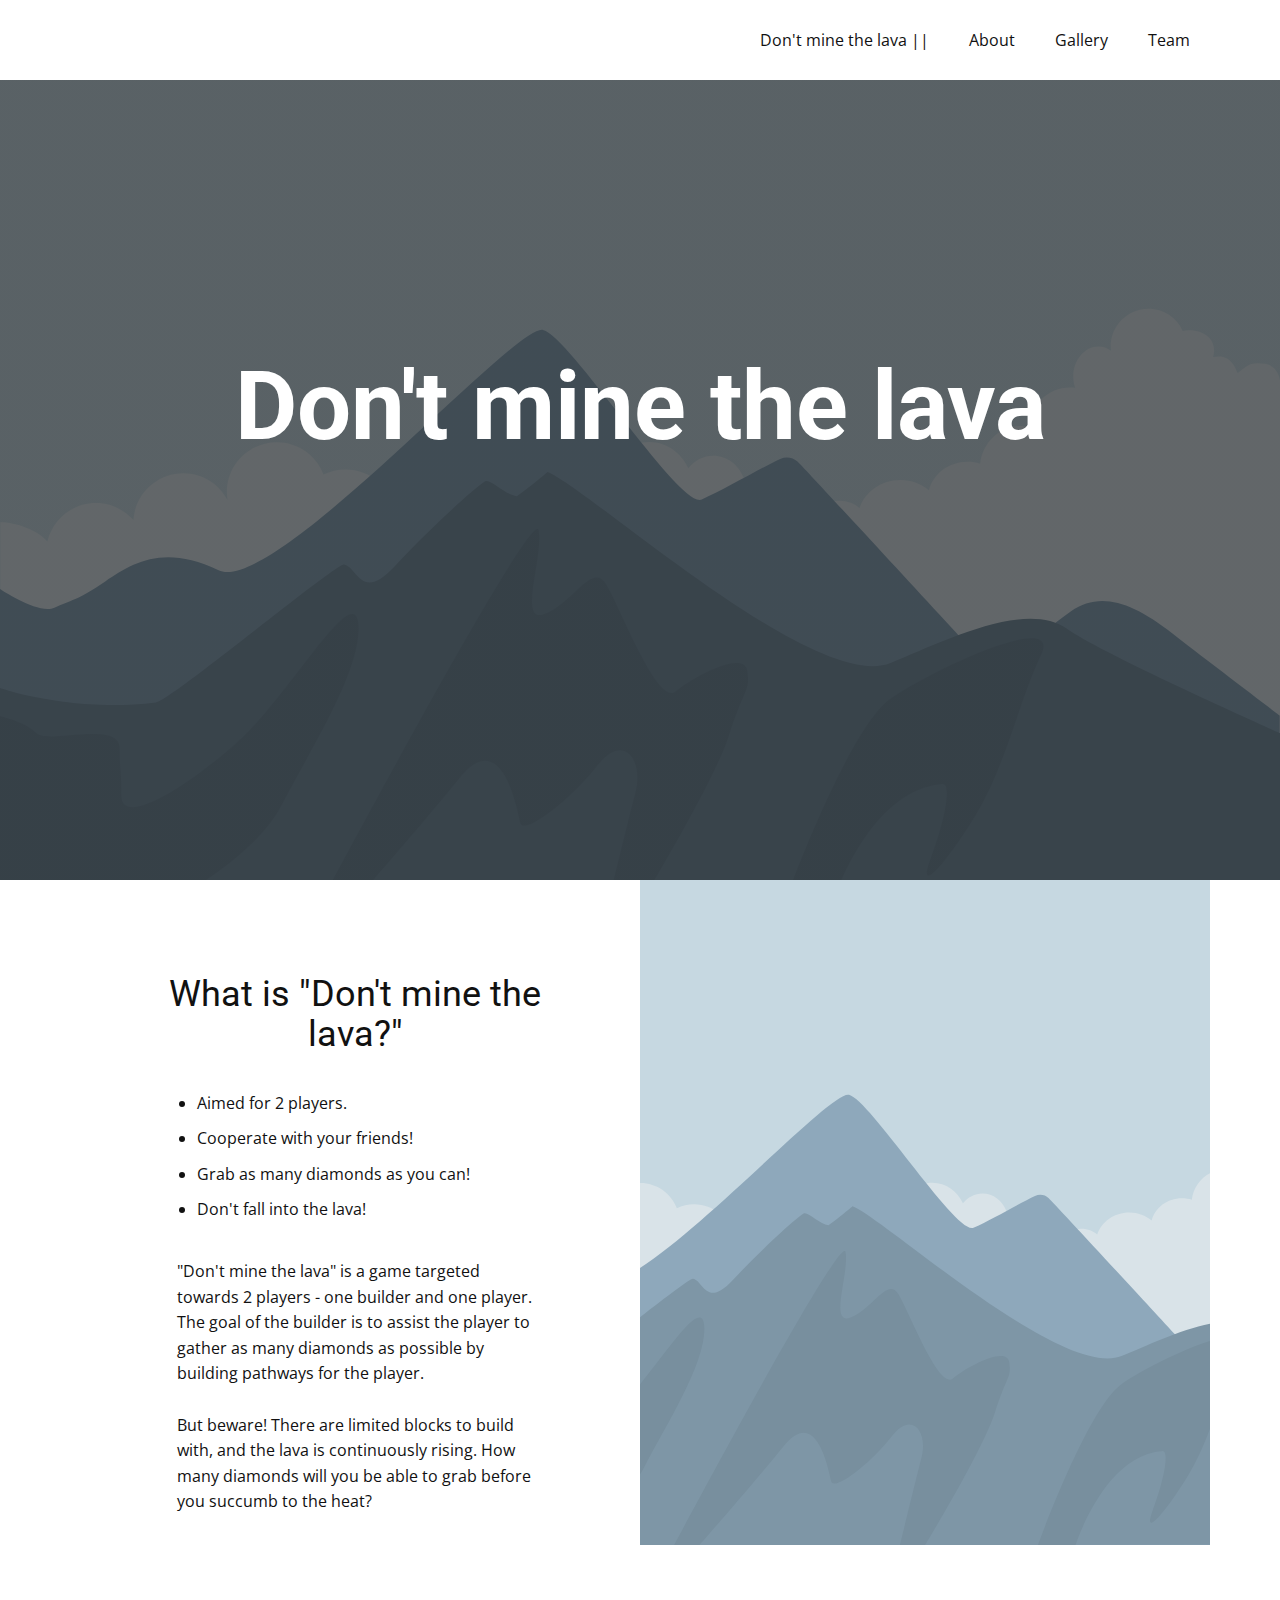
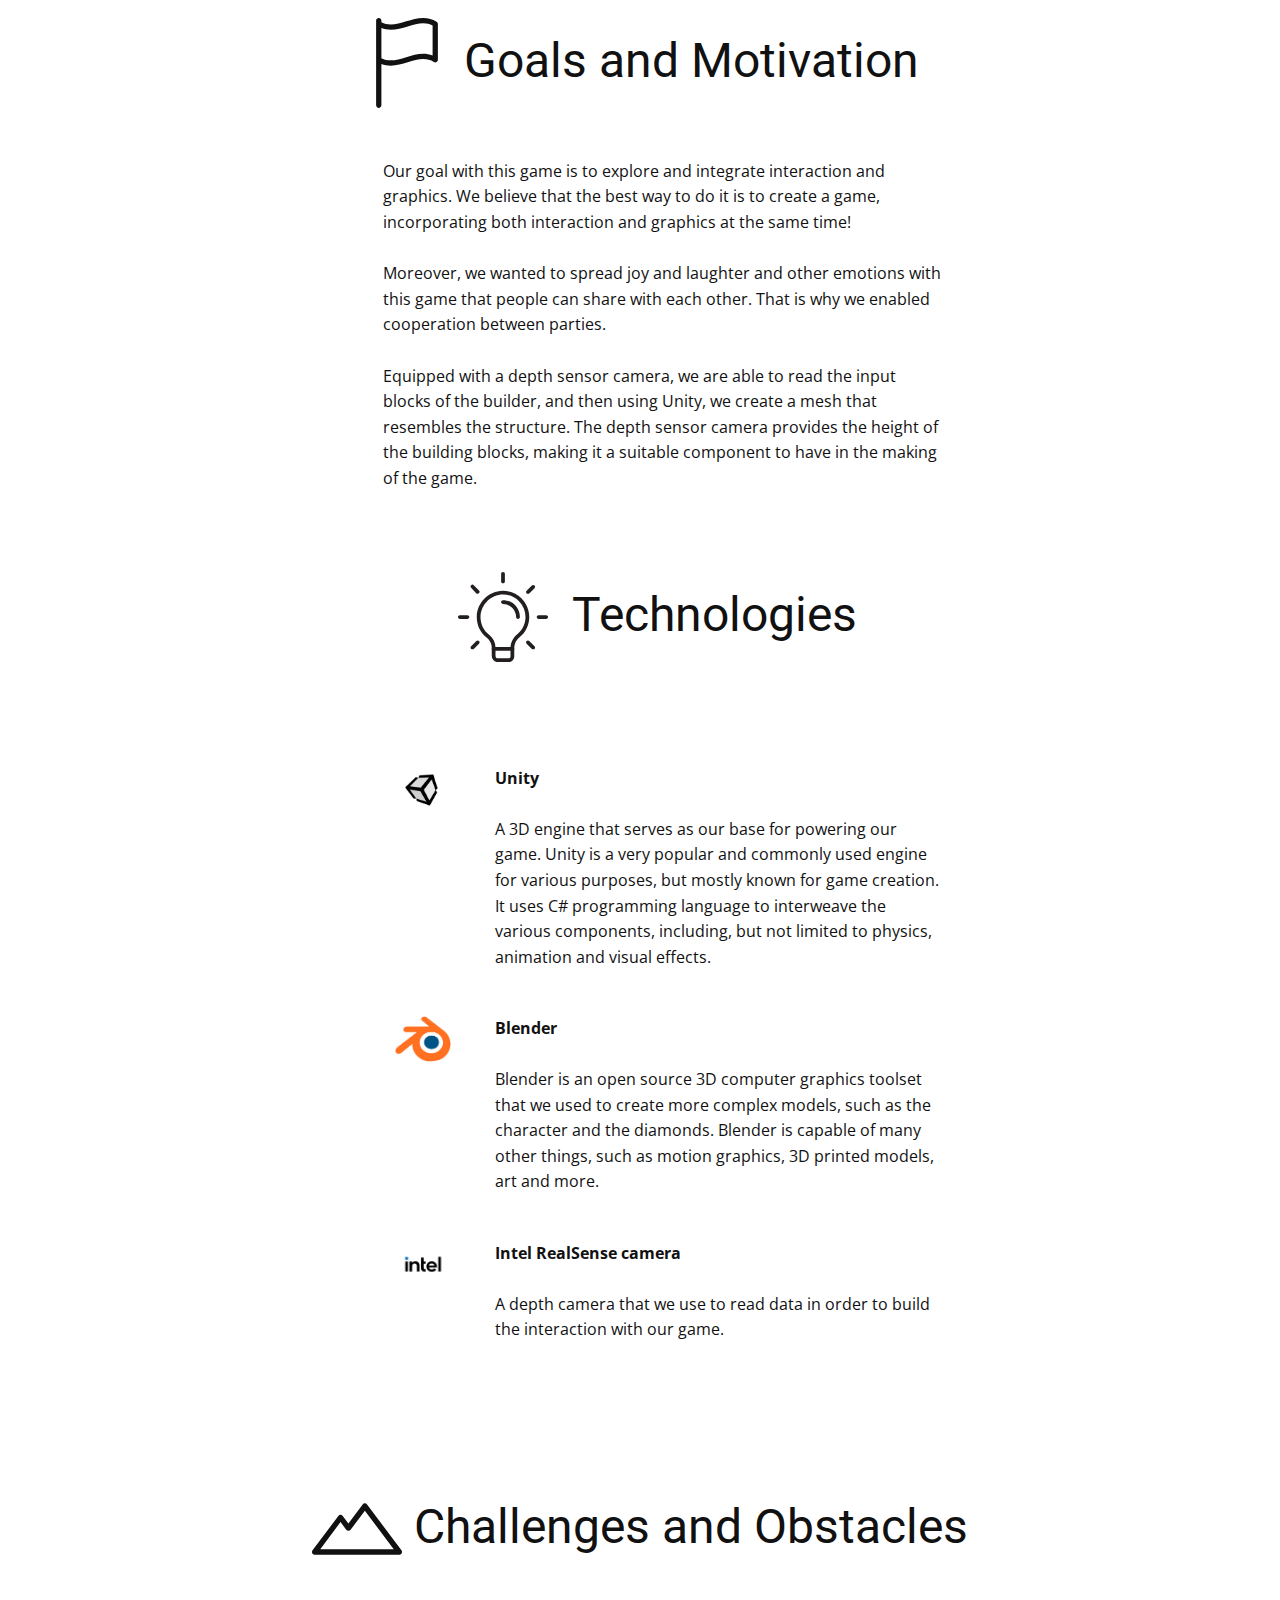
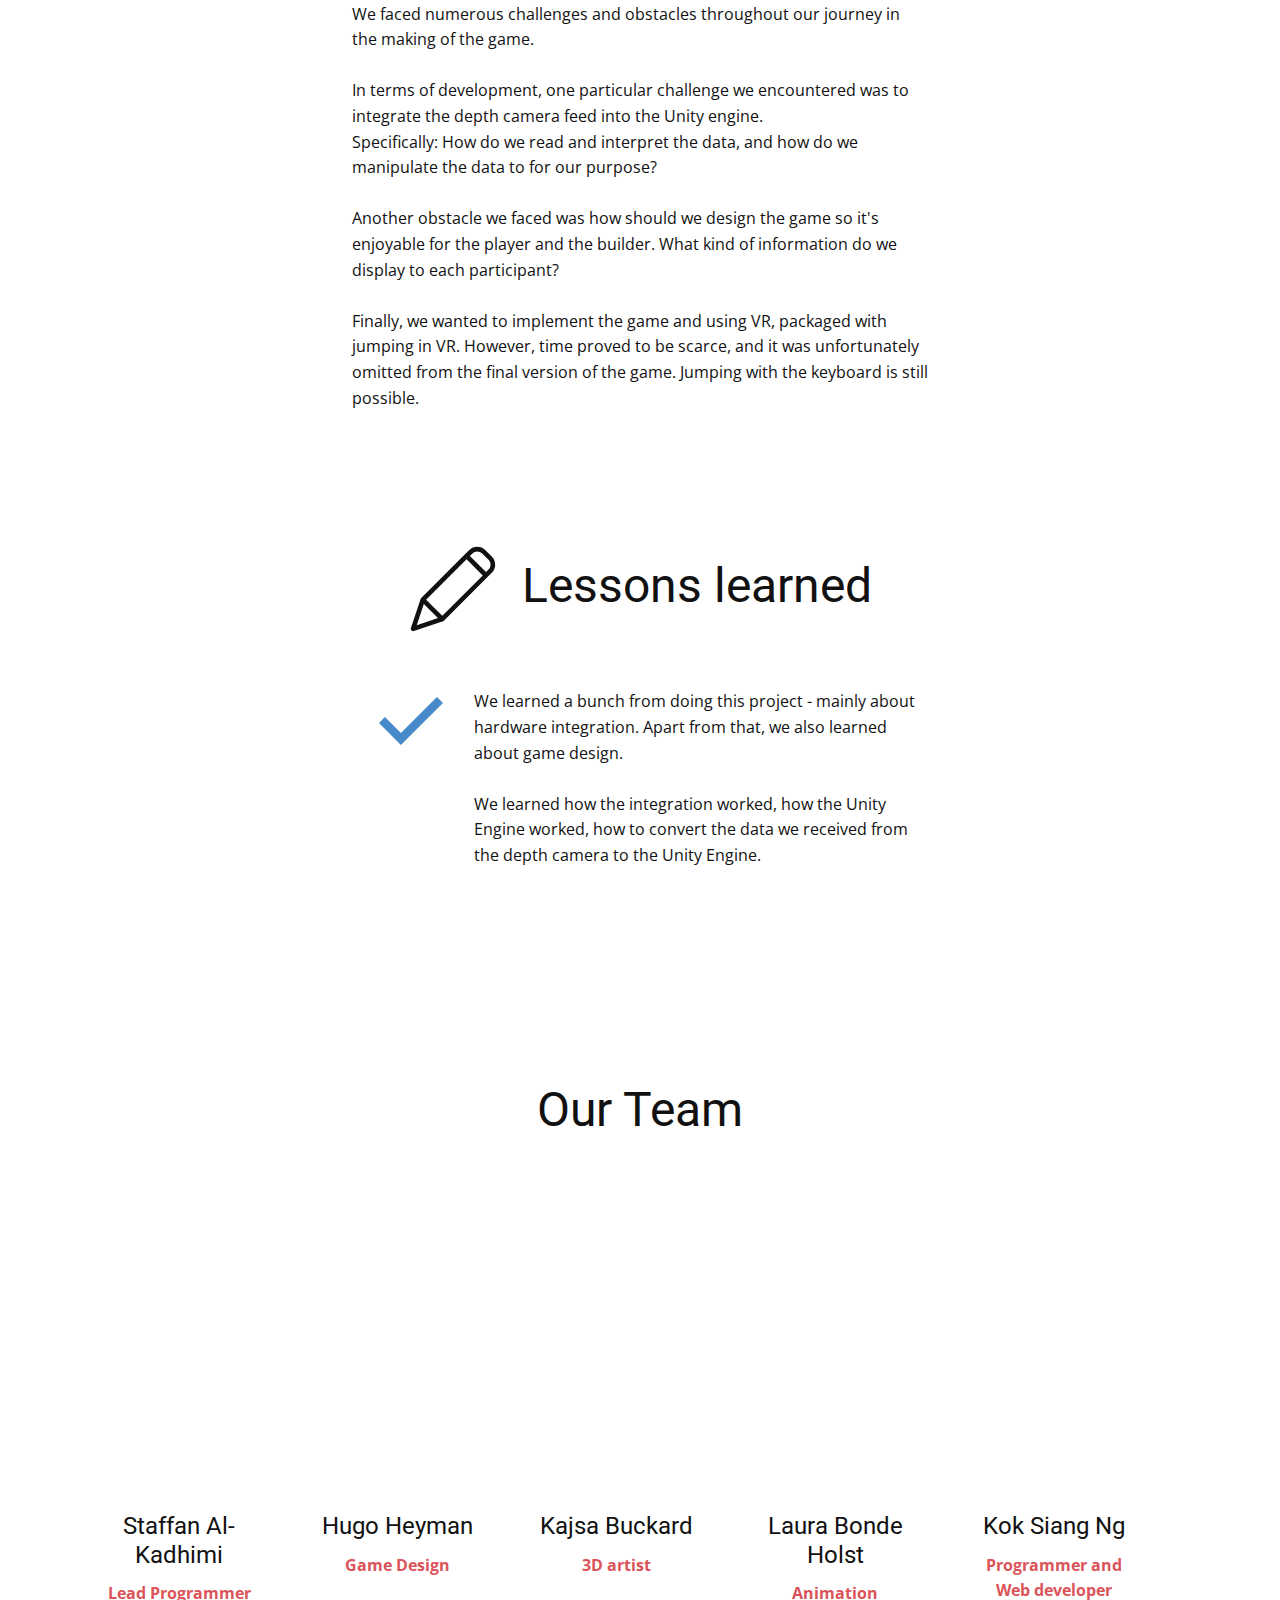
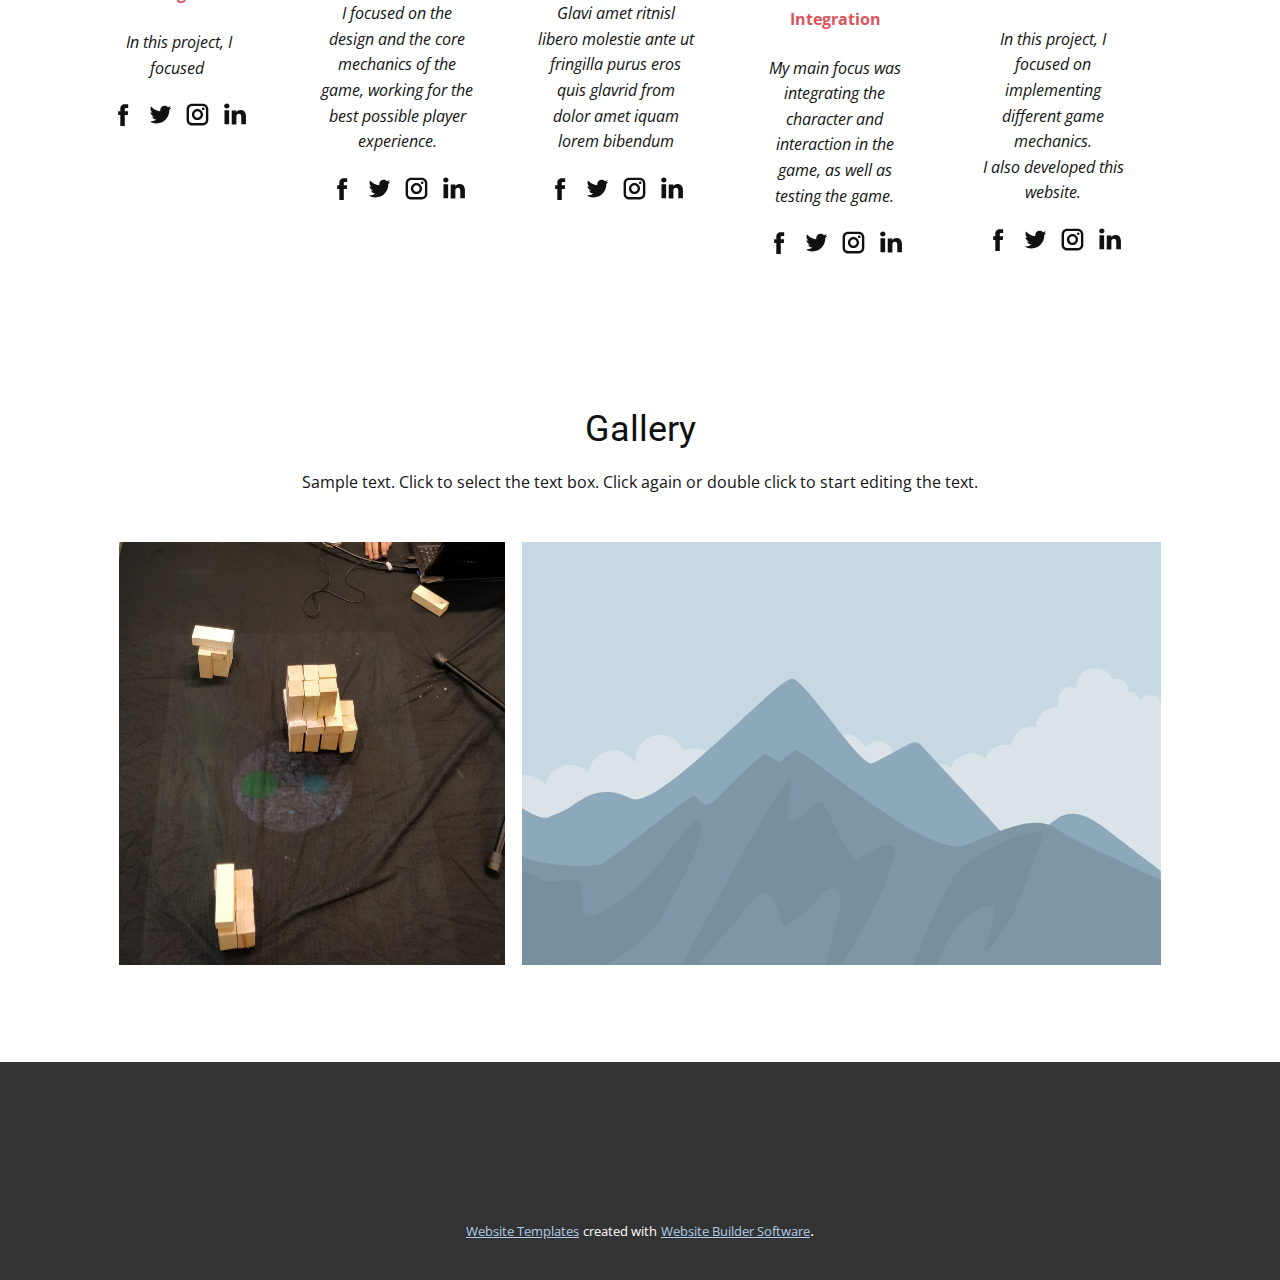
==== commit 08d70497: "improvements" ====
--- a/index.html
+++ b/index.html
@@ -77,7 +77,7 @@
             <div class="u-layout-row" style="">
               <div class="u-container-style u-layout-cell u-left-cell u-size-30 u-size-xs-60 u-white u-layout-cell-1" src="">
                 <div class="u-container-layout u-container-layout-1">
-                  <h2 class="u-align-center u-text u-text-default u-text-1">What is "Don't mine the lava?"</h2>
+                  <h2 class="u-align-center u-text u-text-1">What is "Don't mine the lava?"</h2>
                   <ul class="u-align-left u-spacing-0 u-text u-text-2">
                     <li>Aimed for 2 players.</li>
                     <li>Cooperate with your friends!</li>
@@ -117,7 +117,7 @@
         </div>
       </div>
     </section>
-    <section class="u-clearfix u-section-4" id="sec-edd1">
+    <section class="u-clearfix u-section-4" id="sec-d82b">
       <div class="u-clearfix u-sheet u-sheet-1">
         <h1 class="u-text u-text-default u-text-1"><span class="u-icon u-icon-1"><svg class="u-svg-content" viewBox="0 0 24 24" style="width: 1em; height: 1em;"><g><path d="m13.5 24h-3c-.7 0-1.5-.6-1.5-1.8v-2.1c0-1-.5-1.9-1.3-2.6-1.8-1.4-2.7-3.4-2.7-5.6.1-3.8 3.2-6.8 6.9-6.9 1.9 0 3.7.7 5 2s2.1 3.1 2.1 5c0 2.1-.9 4.1-2.6 5.4-.9.7-1.4 1.8-1.4 2.8v2.3c0 .8-.7 1.5-1.5 1.5zm-1.5-18c-3.2 0-5.9 2.7-6 5.9 0 1.9.8 3.7 2.3 4.8 1.1.9 1.7 2.1 1.7 3.4v2.1c0 .2 0 .8.5.8h3c.3 0 .5-.2.5-.5v-2.3c0-1.3.7-2.7 1.8-3.6 1.4-1.1 2.2-2.8 2.2-4.6 0-1.6-.6-3.1-1.8-4.3-1.1-1.1-2.6-1.7-4.2-1.7z"></path>
 </g><g><path d="m14.5 21h-5c-.3 0-.5-.2-.5-.5s.2-.5.5-.5h5c.3 0 .5.2.5.5s-.2.5-.5.5z"></path>
@@ -131,28 +131,29 @@
 </g><g><path d="m16 12.5c-.3 0-.5-.2-.5-.5 0-1.9-1.6-3.5-3.5-3.5-.3 0-.5-.2-.5-.5s.2-.5.5-.5c2.5 0 4.5 2 4.5 4.5 0 .3-.2.5-.5.5z"></path>
 </g></svg><img></span>&nbsp;​&nbsp;Technologies&nbsp;
         </h1>
-        <div class="u-expanded-width-xs u-layout-grid u-list u-list-1">
+        <div class="u-list u-list-1">
           <div class="u-repeater u-repeater-1">
             <div class="u-container-style u-list-item u-repeater-item">
-              <div class="u-container-layout u-similar-container u-container-layout-1">
-                <h5 class="u-text u-text-2">Unity</h5>
-                <img class="u-image u-image-default u-preserve-proportions u-image-1" src="images/Unity.jpg" alt="" data-image-width="910" data-image-height="512">
-                <p class="u-text u-text-3">A 3D engine that serves as our base for powering our game. Unity is a very popular and commonly used engine for various purposes, but mostly known for game creation. It uses C# programming language to interweave the various components, including, but not limited to physics, animation and visual effects.</p>
-              </div>
-            </div>
-            <div class="u-container-style u-list-item u-repeater-item">
-              <div class="u-container-layout u-similar-container u-container-layout-2">
-                <h5 class="u-text u-text-4">Blender</h5>
-                <img class="u-image u-image-default u-preserve-proportions u-image-2" src="images/Blender1.png" alt="" data-image-width="249" data-image-height="202">
-                <p class="u-text u-text-5">Blender is an open source 3D computer graphics toolset that we used to create more complex models, such as the character and the diamonds. Blender is capable of many other things, such as motion graphics, 3D printed models, art and more.<br>
-                </p>
-              </div>
-            </div>
-            <div class="u-container-style u-list-item u-repeater-item">
-              <div class="u-container-layout u-similar-container u-container-layout-3">
-                <h5 class="u-text u-text-6">Intel RealSense camera</h5>
-                <img class="u-image u-image-default u-preserve-proportions u-image-3" src="images/Intel2.png" alt="" data-image-width="512" data-image-height="384">
-                <p class="u-text u-text-7">A depth camera that we use to read data in order to build the interaction with our game.</p>
+              <div class="u-container-layout u-similar-container u-container-layout-1"><span class="u-file-icon u-icon u-icon-circle u-text-palette-1-base u-icon-2"><img src="images/Unity1.jpg" alt=""></span>
+                <p class="u-text u-text-2"><b>Unity</b>
+                  <br>&nbsp;<br>A 3D engine that serves as our base for powering our game. Unity is a very popular and commonly used engine for various purposes, but mostly known for game creation. It uses C# programming language to interweave the various components, including, but not limited to physics, animation and visual effects.
+                </p>
+              </div>
+            </div>
+            <div class="u-container-style u-list-item u-repeater-item">
+              <div class="u-container-layout u-similar-container u-container-layout-2"><span class="u-file-icon u-icon u-icon-circle u-text-palette-1-base u-icon-3"><img src="images/Blender1.png" alt=""></span>
+                <p class="u-text u-text-3"><b>Blender</b>
+                  <br>
+                  <br> Blender is an open source 3D computer graphics toolset that we used to create more complex models, such as the character and the diamonds. Blender is capable of many other things, such as motion graphics, 3D printed models, art and more.
+                </p>
+              </div>
+            </div>
+            <div class="u-container-style u-list-item u-repeater-item">
+              <div class="u-container-layout u-similar-container u-container-layout-3"><span class="u-file-icon u-icon u-icon-circle u-text-palette-1-base u-icon-4"><img src="images/Intel2.png" alt=""></span>
+                <p class="u-text u-text-4"><b>Intel RealSense camera</b>
+                  <br>
+                  <br>A depth camera that we use to read data in order to build the interaction with our game.
+                </p>
               </div>
             </div>
           </div>
@@ -160,7 +161,7 @@
       </div>
     </section>
     <section class="u-clearfix u-section-5" id="carousel_b93d">
-      <div class="u-clearfix u-sheet u-valign-middle u-sheet-1">
+      <div class="u-clearfix u-sheet u-sheet-1">
         <h1 class="u-text u-text-default u-text-1"><span class="u-icon u-icon-1"><svg class="u-svg-content" viewBox="0 0 245.562 245.562" x="0px" y="0px" style="width: 1em; height: 1em;"><path d="M244.062,180.838L150.227,55.725c-1.417-1.889-3.639-3-6-3c-2.361,0-4.584,1.111-6,3l-38.904,51.873L83.876,87.002  c-1.416-1.889-3.639-3-6-3c-2.361,0-4.583,1.111-6,3L1.5,180.838c-1.704,2.272-1.978,5.314-0.708,7.855  c1.27,2.54,3.867,4.145,6.708,4.145h230.562c2.841,0,5.438-1.605,6.708-4.145C246.041,186.151,245.767,183.11,244.062,180.838z   M22.5,177.838l55.376-73.836l15.446,20.596c1.416,1.889,3.639,3,6,3c2.361,0,4.583-1.111,6-3l38.904-51.873l78.836,105.113H22.5z"></path></svg><img></span>&nbsp;Challenges and Obstacles
         </h1>
         <div class="u-list u-list-1">
@@ -207,9 +208,9 @@
           <div class="u-repeater u-repeater-1">
             <div class="u-align-center u-container-style u-list-item u-repeater-item">
               <div class="u-container-layout u-similar-container u-container-layout-1">
-                <h4 class="u-align-center u-text u-text-default u-text-2">Member1</h4>
-                <p class="u-text u-text-default u-text-palette-2-base u-text-3">creative leader</p>
-                <p class="u-text u-text-4">Glavi amet ritnisl libero molestie ante ut fringilla purus eros quis glavrid from dolor amet iquam lorem bibendum</p>
+                <h4 class="u-align-center u-text u-text-default u-text-2">Staffan Al-Kadhimi</h4>
+                <p class="u-text u-text-default u-text-palette-2-base u-text-3">Lead Programmer</p>
+                <p class="u-text u-text-4">In this project, I focused&nbsp;</p>
                 <div class="u-social-icons u-spacing-10 u-social-icons-1">
                   <a class="u-social-url" target="_blank" href=""><span class="u-icon u-icon-circle u-social-facebook u-social-icon u-icon-1">
                     <svg class="u-svg-link" preserveAspectRatio="xMidYMin slice" viewBox="0 0 112 112" style=""><use xmlns:xlink="http://www.w3.org/1999/xlink" xlink:href="#svg-7a73"></use></svg>
@@ -236,9 +237,9 @@
             </div>
             <div class="u-align-center u-container-style u-list-item u-repeater-item">
               <div class="u-container-layout u-similar-container u-container-layout-2">
-                <h4 class="u-align-center u-text u-text-default u-text-5">Member2</h4>
-                <p class="u-text u-text-default u-text-palette-2-base u-text-6">manager</p>
-                <p class="u-text u-text-7">Glavi amet ritnisl libero molestie ante ut fringilla purus eros quis glavrid from dolor amet iquam lorem bibendum</p>
+                <h4 class="u-align-center u-text u-text-default u-text-5">Hugo Heyman</h4>
+                <p class="u-text u-text-default u-text-palette-2-base u-text-6">Game Design</p>
+                <p class="u-text u-text-7">I focused on the design and the core mechanics of the game, working for the best possible player experience.</p>
                 <div class="u-social-icons u-spacing-10 u-social-icons-2">
                   <a class="u-social-url" target="_blank" href=""><span class="u-icon u-icon-circle u-social-facebook u-social-icon u-icon-5">
                     <svg class="u-svg-link" preserveAspectRatio="xMidYMin slice" viewBox="0 0 112 112" style=""><use xmlns:xlink="http://www.w3.org/1999/xlink" xlink:href="#svg-7a73"></use></svg>
@@ -265,8 +266,8 @@
             </div>
             <div class="u-align-center u-container-style u-list-item u-repeater-item">
               <div class="u-container-layout u-similar-container u-container-layout-3">
-                <h4 class="u-align-center u-text u-text-default u-text-8">Member3</h4>
-                <p class="u-text u-text-default u-text-palette-2-base u-text-9">programming guru</p>
+                <h4 class="u-align-center u-text u-text-default u-text-8">Kajsa Buckard</h4>
+                <p class="u-text u-text-default u-text-palette-2-base u-text-9">3D artist</p>
                 <p class="u-text u-text-10">Glavi amet ritnisl libero molestie ante ut fringilla purus eros quis glavrid from dolor amet iquam lorem bibendum</p>
                 <div class="u-social-icons u-spacing-10 u-social-icons-3">
                   <a class="u-social-url" target="_blank" href=""><span class="u-icon u-icon-circle u-social-facebook u-social-icon u-icon-9">
@@ -294,9 +295,9 @@
             </div>
             <div class="u-align-center u-container-style u-list-item u-repeater-item">
               <div class="u-container-layout u-similar-container u-container-layout-4">
-                <h4 class="u-align-center u-text u-text-default u-text-11">Member4</h4>
-                <p class="u-text u-text-default u-text-palette-2-base u-text-12">programming guru</p>
-                <p class="u-text u-text-13">Glavi amet ritnisl libero molestie ante ut fringilla purus eros quis glavrid from dolor amet iquam lorem bibendum</p>
+                <h4 class="u-align-center u-text u-text-default u-text-11">Laura Bonde Holst</h4>
+                <p class="u-text u-text-default u-text-palette-2-base u-text-12">Animation Integration</p>
+                <p class="u-text u-text-13">My main focus was integrating the character and interaction in the game, as well as testing the game.</p>
                 <div class="u-social-icons u-spacing-10 u-social-icons-4">
                   <a class="u-social-url" target="_blank" href=""><span class="u-icon u-icon-circle u-social-facebook u-social-icon u-icon-13">
                     <svg class="u-svg-link" preserveAspectRatio="xMidYMin slice" viewBox="0 0 112 112" style=""><use xmlns:xlink="http://www.w3.org/1999/xlink" xlink:href="#svg-7a73"></use></svg>
@@ -323,9 +324,10 @@
             </div>
             <div class="u-align-center u-container-style u-list-item u-repeater-item">
               <div class="u-container-layout u-similar-container u-container-layout-5">
-                <h4 class="u-align-center u-text u-text-default u-text-14">Member5</h4>
-                <p class="u-text u-text-default u-text-palette-2-base u-text-15">programming guru</p>
-                <p class="u-text u-text-16">Glavi amet ritnisl libero molestie ante ut fringilla purus eros quis glavrid from dolor amet iquam lorem bibendum</p>
+                <h4 class="u-align-center u-text u-text-default u-text-14">Kok Siang Ng</h4>
+                <p class="u-text u-text-default u-text-palette-2-base u-text-15">Programmer and Web developer</p>
+                <p class="u-text u-text-16">In this project, I focused on implementing different game mechanics.<br>I also developed this website.
+                </p>
                 <div class="u-social-icons u-spacing-10 u-social-icons-5">
                   <a class="u-social-url" target="_blank" href=""><span class="u-icon u-icon-circle u-social-facebook u-social-icon u-icon-17">
                     <svg class="u-svg-link" preserveAspectRatio="xMidYMin slice" viewBox="0 0 112 112" style=""><use xmlns:xlink="http://www.w3.org/1999/xlink" xlink:href="#svg-7a73"></use></svg>
@@ -358,44 +360,44 @@
       <div class="u-clearfix u-sheet u-valign-middle u-sheet-1">
         <h2 class="u-text u-text-default u-text-1">Gallery</h2>
         <p class="u-text u-text-2">Sample text. Click to select the text box. Click again or double click to start editing the text.</p>
-        <div class="u-expanded-width u-gallery u-layout-grid u-lightbox u-show-text-on-hover u-gallery-1">
-          <div class="u-gallery-inner u-gallery-inner-1">
-            <div class="u-effect-fade u-gallery-item">
-              <div class="u-back-slide">
-                <img class="u-back-image u-expanded" src="images/1.svg">
-              </div>
-              <div class="u-over-slide u-shading u-over-slide-1">
-                <h3 class="u-gallery-heading"></h3>
-                <p class="u-gallery-text"></p>
-              </div>
-            </div>
-            <div class="u-effect-fade u-gallery-item">
-              <div class="u-back-slide">
-                <img class="u-back-image u-expanded" src="images/1.svg">
-              </div>
-              <div class="u-over-slide u-shading u-over-slide-2">
-                <h3 class="u-gallery-heading"></h3>
-                <p class="u-gallery-text"></p>
-              </div>
-            </div>
-            <div class="u-effect-fade u-gallery-item">
-              <div class="u-back-slide">
-                <img class="u-back-image u-expanded" src="images/1.svg">
-              </div>
-              <div class="u-over-slide u-shading u-over-slide-3">
-                <h3 class="u-gallery-heading"></h3>
-                <p class="u-gallery-text"></p>
-              </div>
-            </div>
-          </div>
-        </div>
-      </div>
-    </section>
-    
-    
-    <footer class="u-align-center u-clearfix u-footer u-grey-80 u-footer" id="sec-71fd"><div class="u-clearfix u-sheet u-sheet-1">
-        <p class="u-small-text u-text u-text-variant u-text-1">Sample text. Click to select the text box. Click again or double click to start editing the text.</p>
-      </div></footer>
+        <div class="u-expanded-width u-gallery u-layout-horizontal u-lightbox u-show-text-on-hover u-gallery-1" id="carousel-f65d">
+          <div class="u-gallery-inner u-gallery-inner-1" role="listbox"><div class="u-effect-fade u-gallery-item u-gallery-item-1"><div class="u-back-slide" data-image-width="1459" data-image-height="1600"><img class="u-back-image" src="images/P21.jpg">
+</div><div class="u-over-slide u-shading u-over-slide-1"><h3 class="u-gallery-heading"></h3><p class="u-gallery-text"></p>
+</div>
+</div><div class="u-effect-fade u-gallery-item u-gallery-item-2"><div class="u-back-slide"><img class="u-back-image" src="images/6.svg">
+</div><div class="u-over-slide u-shading u-over-slide-2"><h3 class="u-gallery-heading"></h3><p class="u-gallery-text"></p>
+</div>
+</div></div>
+          <a class="u-absolute-vcenter u-gallery-nav u-gallery-nav-prev u-grey-70 u-icon-circle u-opacity u-opacity-70 u-spacing-10 u-text-white u-gallery-nav-1" href="#" role="button">
+            <span aria-hidden="true">
+              <svg viewBox="0 0 451.847 451.847"><path d="M97.141,225.92c0-8.095,3.091-16.192,9.259-22.366L300.689,9.27c12.359-12.359,32.397-12.359,44.751,0
+c12.354,12.354,12.354,32.388,0,44.748L173.525,225.92l171.903,171.909c12.354,12.354,12.354,32.391,0,44.744
+c-12.354,12.365-32.386,12.365-44.745,0l-194.29-194.281C100.226,242.115,97.141,234.018,97.141,225.92z"></path></svg>
+            </span>
+            <span class="sr-only">
+              <svg viewBox="0 0 451.847 451.847"><path d="M97.141,225.92c0-8.095,3.091-16.192,9.259-22.366L300.689,9.27c12.359-12.359,32.397-12.359,44.751,0
+c12.354,12.354,12.354,32.388,0,44.748L173.525,225.92l171.903,171.909c12.354,12.354,12.354,32.391,0,44.744
+c-12.354,12.365-32.386,12.365-44.745,0l-194.29-194.281C100.226,242.115,97.141,234.018,97.141,225.92z"></path></svg>
+            </span>
+          </a>
+          <a class="u-absolute-vcenter u-gallery-nav u-gallery-nav-next u-grey-70 u-icon-circle u-opacity u-opacity-70 u-spacing-10 u-text-white u-gallery-nav-2" href="#" role="button">
+            <span aria-hidden="true">
+              <svg viewBox="0 0 451.846 451.847"><path d="M345.441,248.292L151.154,442.573c-12.359,12.365-32.397,12.365-44.75,0c-12.354-12.354-12.354-32.391,0-44.744
+L278.318,225.92L106.409,54.017c-12.354-12.359-12.354-32.394,0-44.748c12.354-12.359,32.391-12.359,44.75,0l194.287,194.284
+c6.177,6.18,9.262,14.271,9.262,22.366C354.708,234.018,351.617,242.115,345.441,248.292z"></path></svg>
+            </span>
+            <span class="sr-only">
+              <svg viewBox="0 0 451.846 451.847"><path d="M345.441,248.292L151.154,442.573c-12.359,12.365-32.397,12.365-44.75,0c-12.354-12.354-12.354-32.391,0-44.744
+L278.318,225.92L106.409,54.017c-12.354-12.359-12.354-32.394,0-44.748c12.354-12.359,32.391-12.359,44.75,0l194.287,194.284
+c6.177,6.18,9.262,14.271,9.262,22.366C354.708,234.018,351.617,242.115,345.441,248.292z"></path></svg>
+            </span>
+          </a>
+        </div>
+      </div>
+    </section>
+    
+    
+    <footer class="u-align-center u-clearfix u-footer u-grey-80 u-footer" id="sec-71fd"><div class="u-align-left u-clearfix u-sheet u-sheet-1"></div></footer>
     <section class="u-backlink u-clearfix u-grey-80">
       <a class="u-link" href="https://nicepage.com/website-templates" target="_blank">
         <span>Website Templates</span>
--- a/nicepage.css
+++ b/nicepage.css
@@ -34653,11 +34653,6 @@
 .u-footer .u-sheet-1 {
   min-height: 120px;
 }
-
-.u-footer .u-text-1 {
-  width: 417px;
-  margin: 49px auto;
-}
 @media (max-width: 1199px) {
   .u-footer .u-sheet-1 {
     min-height: 99px;
@@ -34677,10 +34672,6 @@
   .u-footer .u-sheet-1 {
     min-height: 36px;
   }
-
-  .u-footer .u-text-1 {
-    width: 340px;
-  }
 }
 
  /*begin-variables base-font-size*/ 
--- a/Home.css
+++ b/Home.css
@@ -1,5 +1,5 @@
  .u-section-1 {
-  background-image: linear-gradient(0deg, rgba(0,0,0,0.55), rgba(0,0,0,0.55)), url("images/1.svg");
+  background-image: linear-gradient(0deg, rgba(0,0,0,0.55), rgba(0,0,0,0.55)), url("images/6.svg");
   background-position: 50% 50%;
 }
 
@@ -84,7 +84,7 @@
 .u-section-2 .u-image-1 {
   min-height: 655px;
   pointer-events: auto;
-  background-image: url("images/1.svg");
+  background-image: url("images/6.svg");
   background-position: 50% 50%;
 }
 
@@ -176,11 +176,11 @@
     min-height: 391px;
   }
 }.u-section-3 .u-sheet-1 {
-  min-height: 524px;
+  min-height: 576px;
 }
 
 .u-section-3 .u-text-1 {
-  margin: 20px auto 0;
+  margin: 70px auto 0;
 }
 
 .u-section-3 .u-icon-1 {
@@ -191,13 +191,13 @@
 .u-section-3 .u-list-1 {
   width: 622px;
   grid-template-rows: auto auto auto;
-  margin: 20px 237px 60px auto;
+  margin: 15px 235px 25px auto;
 }
 
 .u-section-3 .u-repeater-1 {
   grid-template-columns: 100%;
   grid-gap: 10px 10px;
-  min-height: 310px;
+  min-height: 367px;
 }
 
 .u-section-3 .u-container-layout-1 {
@@ -241,11 +241,11 @@
     width: 340px;
   }
 }.u-section-4 .u-sheet-1 {
-  min-height: 963px;
+  min-height: 880px;
 }
 
 .u-section-4 .u-text-1 {
-  margin: 20px auto 0;
+  margin: 22px 341px 0 auto;
 }
 
 .u-section-4 .u-icon-1 {
@@ -254,171 +254,133 @@
 }
 
 .u-section-4 .u-list-1 {
-  width: 641px;
+  width: 622px;
   grid-template-rows: auto auto auto;
-  margin: 4px auto 60px 236px;
+  margin: 63px 235px 60px auto;
 }
 
 .u-section-4 .u-repeater-1 {
   grid-template-columns: 100%;
   grid-gap: 10px 10px;
-  min-height: 718px;
+  min-height: 613px;
 }
 
 .u-section-4 .u-container-layout-1 {
-  padding: 0;
+  padding: 0 29px;
+}
+
+.u-section-4 .u-icon-2 {
+  height: 46px;
+  width: 82px;
+  margin: 35px auto 0 0;
 }
 
 .u-section-4 .u-text-2 {
-  font-weight: 700;
-  margin: 40px 30px 0 117px;
-}
-
-.u-section-4 .u-image-1 {
-  width: 97px;
-  height: 79px;
-  margin: -11px auto 0 0;
+  margin: -46px 4px 0 113px;
+}
+
+.u-section-4 .u-container-layout-2 {
+  padding: 0 29px;
+}
+
+.u-section-4 .u-icon-3 {
+  height: 46px;
+  width: 82px;
+  margin: 35px auto 0 0;
 }
 
 .u-section-4 .u-text-3 {
-  margin: -49px 30px 0 117px;
-}
-
-.u-section-4 .u-container-layout-2 {
-  padding: 0;
+  margin: -46px 4px 0 113px;
+}
+
+.u-section-4 .u-container-layout-3 {
+  padding: 0 29px;
+}
+
+.u-section-4 .u-icon-4 {
+  height: 46px;
+  width: 82px;
+  margin: 35px auto 0 0;
 }
 
 .u-section-4 .u-text-4 {
-  font-weight: 700;
-  margin: 40px 30px 0 117px;
-}
-
-.u-section-4 .u-image-2 {
-  width: 97px;
-  height: 79px;
-  margin: -11px auto 0 0;
-}
-
-.u-section-4 .u-text-5 {
-  margin: -49px 30px 0 117px;
-}
-
-.u-section-4 .u-container-layout-3 {
-  padding: 0;
-}
-
-.u-section-4 .u-text-6 {
-  font-weight: 700;
-  margin: 40px 30px 0 117px;
-}
-
-.u-section-4 .u-image-3 {
-  width: 97px;
-  height: 79px;
-  margin: -11px auto 0 0;
-}
-
-.u-section-4 .u-text-7 {
-  margin: -49px 30px 0 117px;
+  margin: -46px 4px 0 113px;
 }
 
 @media (max-width: 1199px) {
-  .u-section-4 .u-text-3 {
-    margin-top: -34px;
-  }
-
-  .u-section-4 .u-text-5 {
-    margin-top: -34px;
-  }
-
-  .u-section-4 .u-text-7 {
-    margin-top: -34px;
+  .u-section-4 .u-text-1 {
+    margin-right: 281px;
   }
 }
 
 @media (max-width: 991px) {
+  .u-section-4 .u-text-1 {
+    margin-right: 215px;
+  }
+
   .u-section-4 .u-list-1 {
-    margin-left: 79px;
+    margin-right: 98px;
   }
 }
 
 @media (max-width: 767px) {
+  .u-section-4 .u-text-1 {
+    margin-right: 161px;
+  }
+
   .u-section-4 .u-list-1 {
     width: 540px;
+    margin-right: 0;
+  }
+
+  .u-section-4 .u-container-layout-1 {
+    padding-left: 10px;
+    padding-right: 10px;
+  }
+
+  .u-section-4 .u-text-2 {
+    margin-top: 20px;
+    margin-right: auto;
     margin-left: 0;
   }
 
-  .u-section-4 .u-text-2 {
-    margin-right: 0;
-    margin-left: 46px;
+  .u-section-4 .u-container-layout-2 {
+    padding-left: 10px;
+    padding-right: 10px;
   }
 
   .u-section-4 .u-text-3 {
-    margin-right: 0;
-    margin-left: 46px;
+    margin-top: 20px;
+    margin-right: auto;
+    margin-left: 0;
+  }
+
+  .u-section-4 .u-container-layout-3 {
+    padding-left: 10px;
+    padding-right: 10px;
   }
 
   .u-section-4 .u-text-4 {
-    margin-right: 0;
-    margin-left: 80px;
-  }
-
-  .u-section-4 .u-text-5 {
-    width: auto;
-    margin-right: 0;
-    margin-left: 80px;
-  }
-
-  .u-section-4 .u-text-6 {
-    margin-right: 0;
-    margin-left: 80px;
-  }
-
-  .u-section-4 .u-text-7 {
-    width: auto;
-    margin-right: 0;
-    margin-left: 80px;
+    margin-top: 20px;
+    margin-right: auto;
+    margin-left: 0;
   }
 }
 
 @media (max-width: 575px) {
+  .u-section-4 .u-text-1 {
+    margin-right: 101px;
+  }
+
   .u-section-4 .u-list-1 {
-    margin-right: initial;
-    margin-left: initial;
-    width: auto;
-  }
-
-  .u-section-4 .u-text-2 {
-    margin-left: 0;
-  }
-
-  .u-section-4 .u-text-3 {
-    margin-left: 0;
-  }
-
-  .u-section-4 .u-text-4 {
-    width: 153px;
-    margin-left: auto;
-  }
-
-  .u-section-4 .u-text-5 {
-    margin-left: 84px;
-  }
-
-  .u-section-4 .u-text-6 {
-    width: 153px;
-    margin-left: auto;
-  }
-
-  .u-section-4 .u-text-7 {
-    margin-left: 84px;
+    width: 340px;
   }
 }.u-section-5 .u-sheet-1 {
-  min-height: 538px;
+  min-height: 664px;
 }
 
 .u-section-5 .u-text-1 {
-  margin: 20px auto 0;
+  margin: 54px auto 0;
 }
 
 .u-section-5 .u-icon-1 {
@@ -429,7 +391,7 @@
 .u-section-5 .u-list-1 {
   width: 622px;
   grid-template-rows: auto auto auto;
-  margin: 20px auto 50px;
+  margin: -14px auto 50px;
 }
 
 .u-section-5 .u-repeater-1 {
@@ -884,8 +846,11 @@
 }
 
 .u-section-8 .u-gallery-inner-1 {
-  grid-template-columns: repeat(3, auto);
-  grid-gap: 17px;
+  grid-template-columns: auto auto;
+}
+
+.u-section-8 .u-gallery-item-1 {
+  margin-right: 17px;
 }
 
 .u-section-8 .u-over-slide-1 {
@@ -893,70 +858,48 @@
   padding: 20px;
 }
 
+.u-section-8 .u-gallery-item-2 {
+  margin-right: 17px;
+}
+
 .u-section-8 .u-over-slide-2 {
   background-image: linear-gradient(0deg, rgba(0,0,0,0.2), rgba(0,0,0,0.2));
   padding: 20px;
 }
 
-.u-section-8 .u-over-slide-3 {
-  background-image: linear-gradient(0deg, rgba(0,0,0,0.2), rgba(0,0,0,0.2));
-  padding: 20px;
+.u-section-8 .u-gallery-nav-1 {
+  position: absolute;
+  left: 10px;
+  width: 40px;
+  height: 40px;
+}
+
+.u-section-8 .u-gallery-nav-2 {
+  position: absolute;
+  right: 10px;
+  width: 40px;
+  height: 40px;
 }
 
 @media (max-width: 1199px) {
-  .u-section-8 .u-sheet-1 {
-    min-height: 675px;
-  }
-
   .u-section-8 .u-text-2 {
     margin-left: 97px;
     margin-right: 97px;
   }
 
-  .u-section-8 .u-gallery-1 {
-    height: 349px;
+  .u-section-8 .u-gallery-inner-1 {
+    grid-template-columns: repeat(2, auto);
+    grid-gap: 17px 17px;
   }
 }
 
 @media (max-width: 991px) {
-  .u-section-8 .u-sheet-1 {
-    min-height: 1128px;
-  }
-
   .u-section-8 .u-text-2 {
     margin-left: 0;
     margin-right: 0;
   }
 
-  .u-section-8 .u-gallery-1 {
-    height: 802px;
-  }
-
-  .u-section-8 .u-gallery-inner-1 {
-    grid-template-columns: repeat(2, auto);
-  }
-}
-
-@media (max-width: 767px) {
-  .u-section-8 .u-sheet-1 {
-    min-height: 2093px;
-  }
-
-  .u-section-8 .u-gallery-1 {
-    height: 1805px;
-  }
-
   .u-section-8 .u-gallery-inner-1 {
     grid-template-columns: repeat(1, auto);
   }
-}
-
-@media (max-width: 575px) {
-  .u-section-8 .u-sheet-1 {
-    min-height: 1418px;
-  }
-
-  .u-section-8 .u-gallery-1 {
-    height: 1136px;
-  }
 }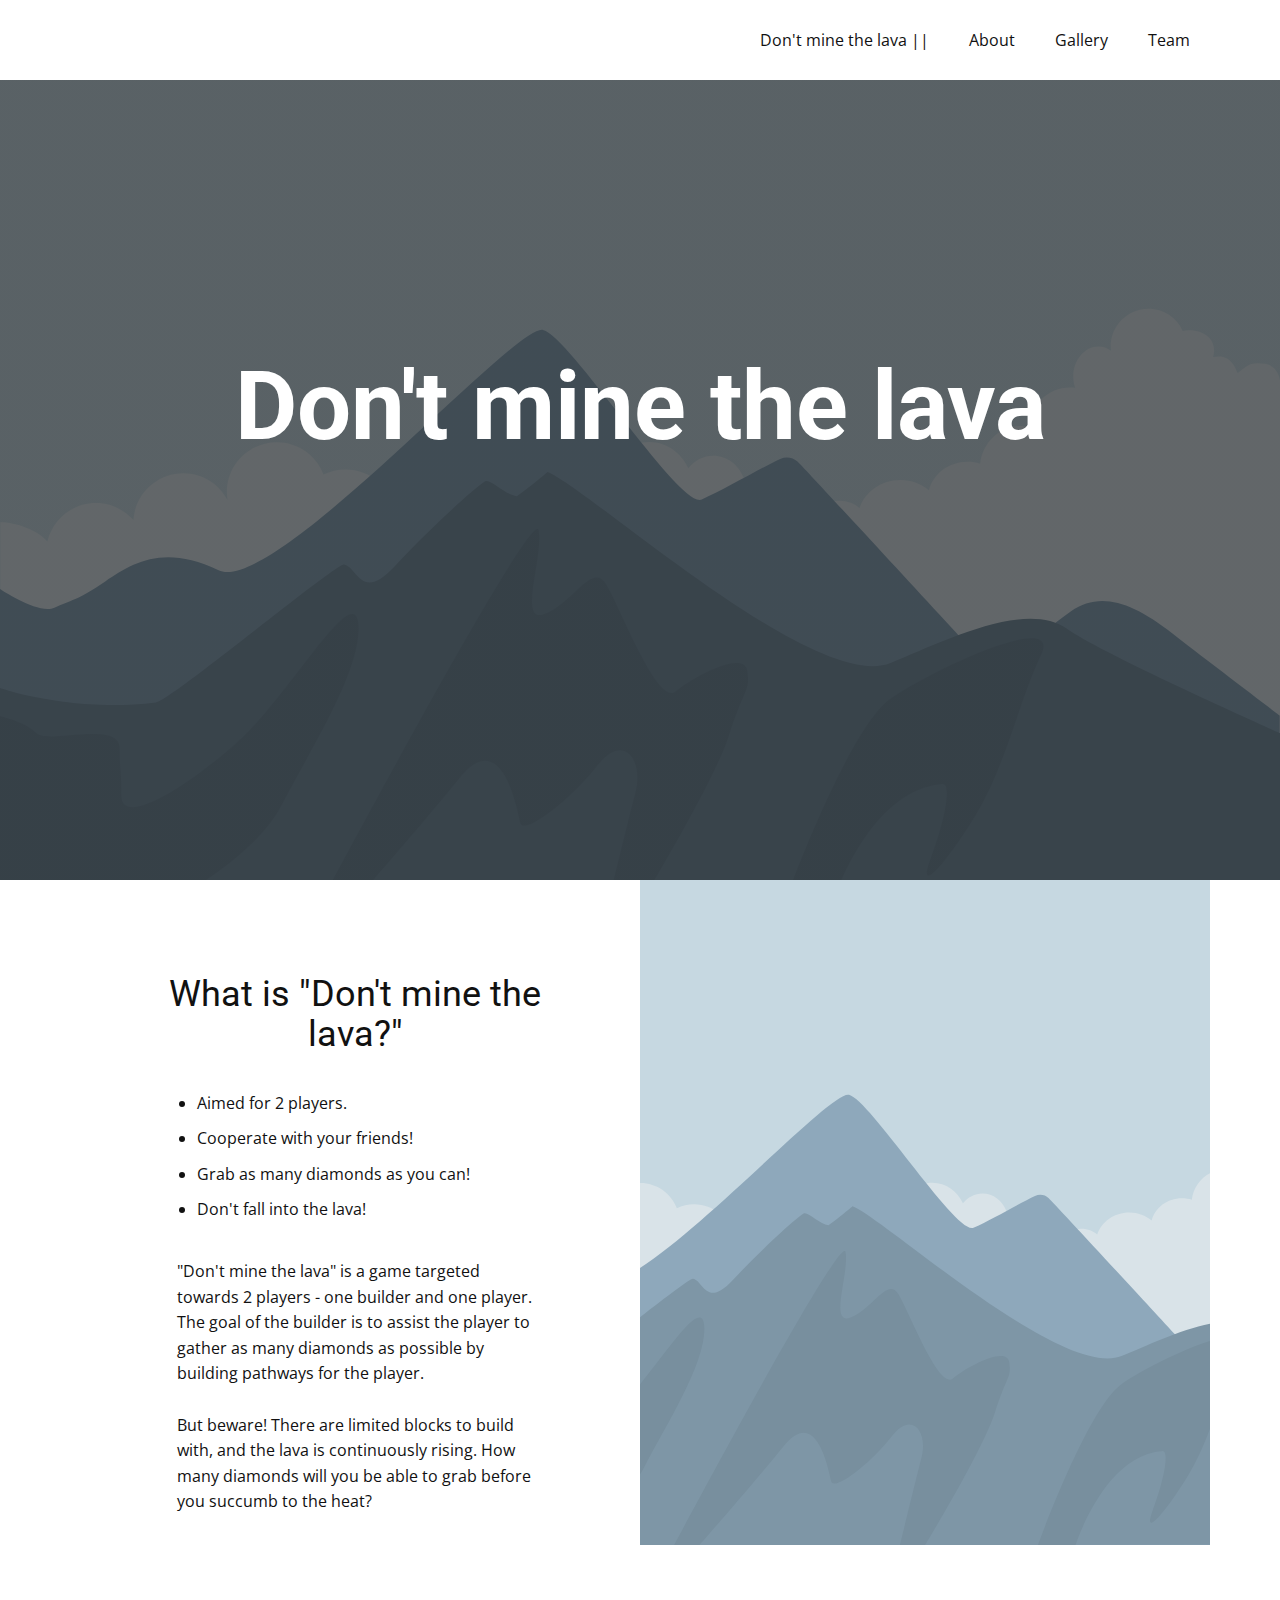
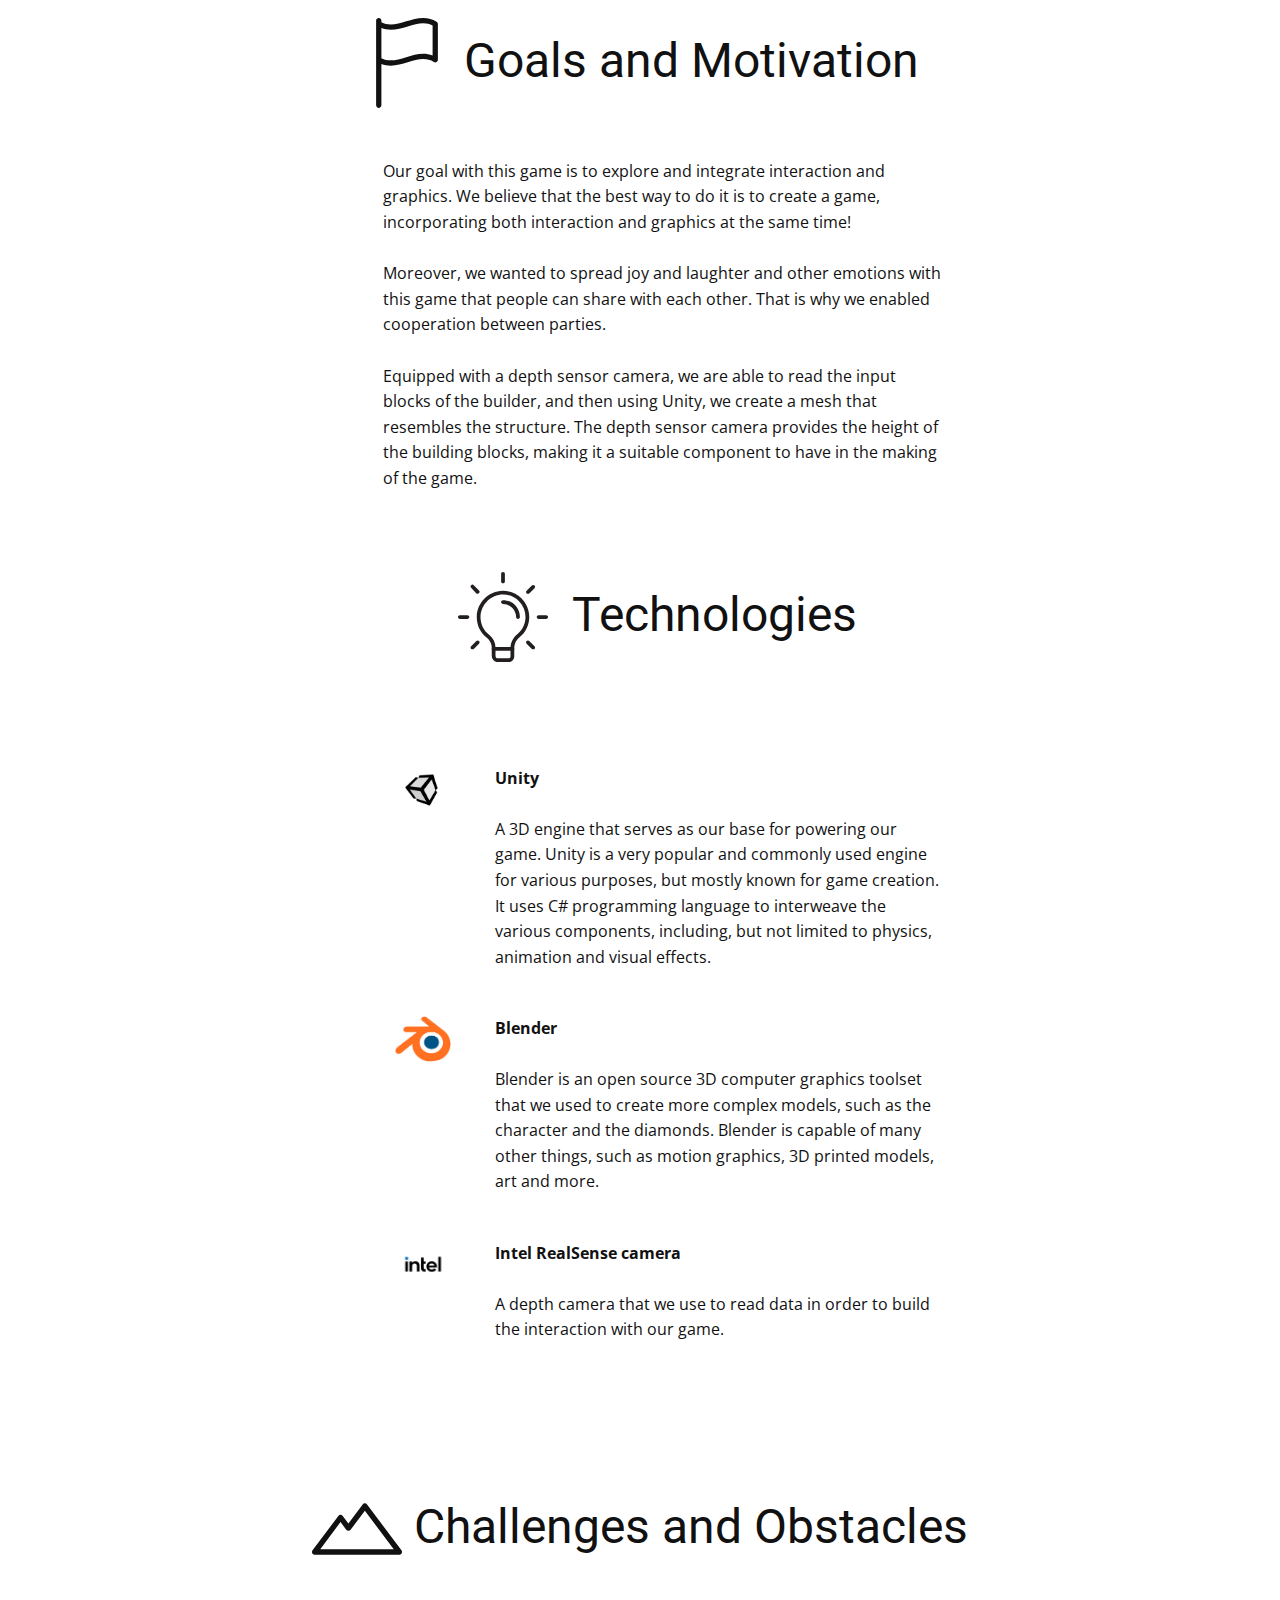
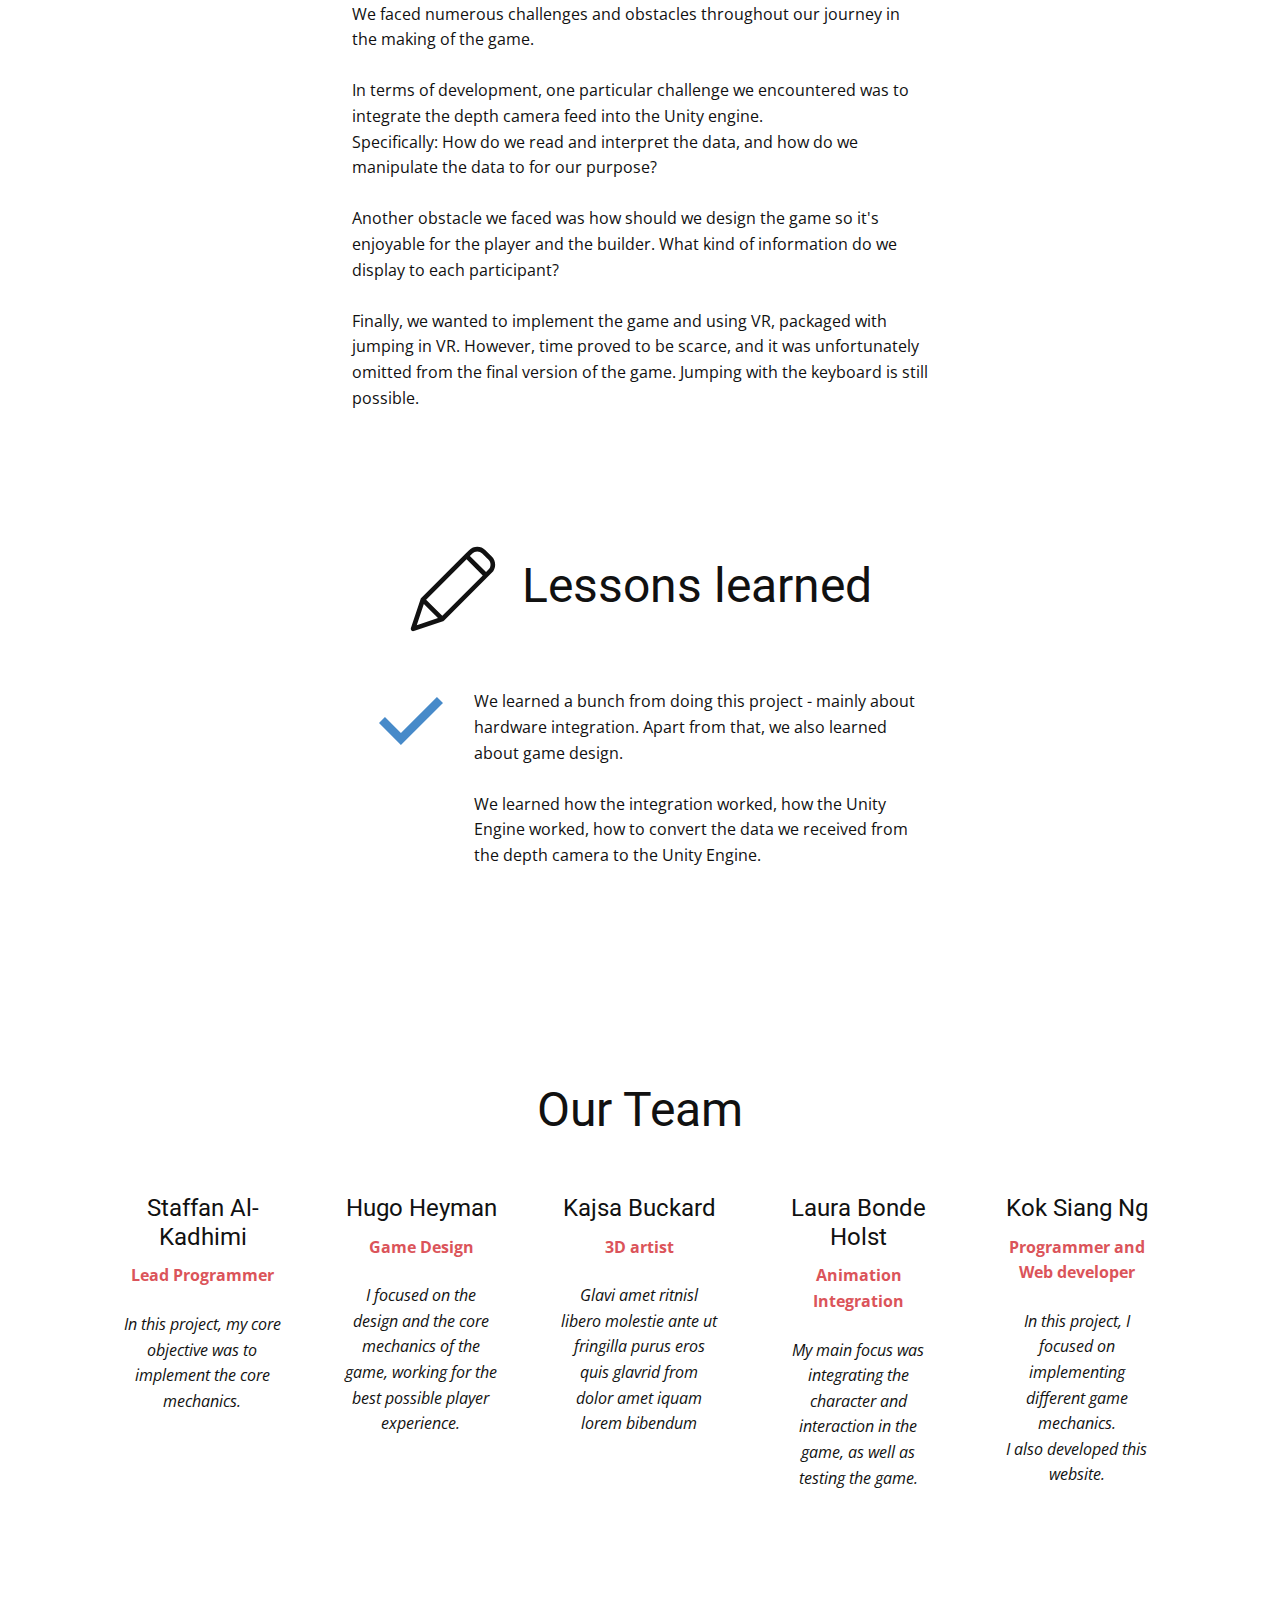
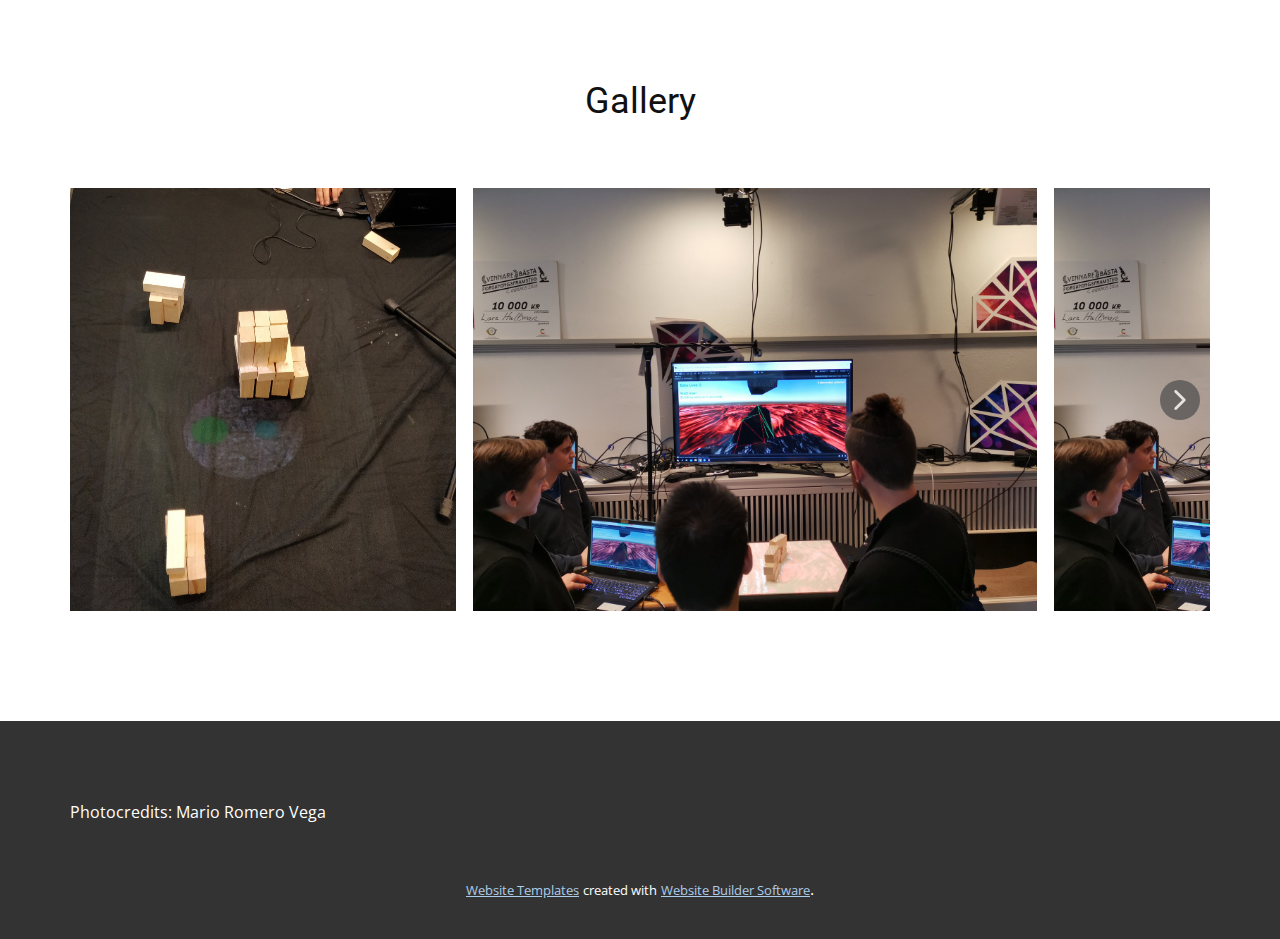
==== commit 7da2458e: "added pictures" ====
--- a/index.html
+++ b/index.html
@@ -210,29 +210,7 @@
               <div class="u-container-layout u-similar-container u-container-layout-1">
                 <h4 class="u-align-center u-text u-text-default u-text-2">Staffan Al-Kadhimi</h4>
                 <p class="u-text u-text-default u-text-palette-2-base u-text-3">Lead Programmer</p>
-                <p class="u-text u-text-4">In this project, I focused&nbsp;</p>
-                <div class="u-social-icons u-spacing-10 u-social-icons-1">
-                  <a class="u-social-url" target="_blank" href=""><span class="u-icon u-icon-circle u-social-facebook u-social-icon u-icon-1">
-                    <svg class="u-svg-link" preserveAspectRatio="xMidYMin slice" viewBox="0 0 112 112" style=""><use xmlns:xlink="http://www.w3.org/1999/xlink" xlink:href="#svg-7a73"></use></svg>
-                    <svg x="0px" y="0px" viewBox="0 0 112 112" id="svg-7a73" class="u-svg-content"><path d="M75.5,28.8H65.4c-1.5,0-4,0.9-4,4.3v9.4h13.9l-1.5,15.8H61.4v45.1H42.8V58.3h-8.8V42.4h8.8V32.2 c0-7.4,3.4-18.8,18.8-18.8h13.8v15.4H75.5z"></path></svg>
-                  </span>
-                  </a>
-                  <a class="u-social-url" target="_blank" href=""><span class="u-icon u-icon-circle u-social-icon u-social-twitter u-icon-2">
-                    <svg class="u-svg-link" preserveAspectRatio="xMidYMin slice" viewBox="0 0 112 112" style=""><use xmlns:xlink="http://www.w3.org/1999/xlink" xlink:href="#svg-3fbc"></use></svg>
-                    <svg x="0px" y="0px" viewBox="0 0 112 112" id="svg-3fbc" class="u-svg-content"><path d="M92.2,38.2c0,0.8,0,1.6,0,2.3c0,24.3-18.6,52.4-52.6,52.4c-10.6,0.1-20.2-2.9-28.5-8.2 c1.4,0.2,2.9,0.2,4.4,0.2c8.7,0,16.7-2.9,23-7.9c-8.1-0.2-14.9-5.5-17.3-12.8c1.1,0.2,2.4,0.2,3.4,0.2c1.6,0,3.3-0.2,4.8-0.7 c-8.4-1.6-14.9-9.2-14.9-18c0-0.2,0-0.2,0-0.2c2.5,1.4,5.4,2.2,8.4,2.3c-5-3.3-8.3-8.9-8.3-15.4c0-3.4,1-6.5,2.5-9.2 c9.1,11.1,22.7,18.5,38,19.2c-0.2-1.4-0.4-2.8-0.4-4.3c0.1-10,8.3-18.2,18.5-18.2c5.4,0,10.1,2.2,13.5,5.7c4.3-0.8,8.1-2.3,11.7-4.5 c-1.4,4.3-4.3,7.9-8.1,10.1c3.7-0.4,7.3-1.4,10.6-2.9C98.9,32.3,95.7,35.5,92.2,38.2z"></path></svg>
-                  </span>
-                  </a>
-                  <a class="u-social-url" target="_blank" href=""><span class="u-icon u-icon-circle u-social-icon u-social-instagram u-icon-3">
-                    <svg class="u-svg-link" preserveAspectRatio="xMidYMin slice" viewBox="0 0 112 112" style=""><use xmlns:xlink="http://www.w3.org/1999/xlink" xlink:href="#svg-4bc0"></use></svg>
-                    <svg x="0px" y="0px" viewBox="0 0 112 112" id="svg-4bc0" class="u-svg-content"><path d="M55.9,32.9c-12.8,0-23.2,10.4-23.2,23.2s10.4,23.2,23.2,23.2s23.2-10.4,23.2-23.2S68.7,32.9,55.9,32.9z M55.9,69.4c-7.4,0-13.3-6-13.3-13.3c-0.1-7.4,6-13.3,13.3-13.3s13.3,6,13.3,13.3C69.3,63.5,63.3,69.4,55.9,69.4z"></path><path d="M79.7,26.8c-3,0-5.4,2.5-5.4,5.4s2.5,5.4,5.4,5.4c3,0,5.4-2.5,5.4-5.4S82.7,26.8,79.7,26.8z"></path><path d="M78.2,11H33.5C21,11,10.8,21.3,10.8,33.7v44.7c0,12.6,10.2,22.8,22.7,22.8h44.7c12.6,0,22.7-10.2,22.7-22.7 V33.7C100.8,21.1,90.6,11,78.2,11z M91,78.4c0,7.1-5.8,12.8-12.8,12.8H33.5c-7.1,0-12.8-5.8-12.8-12.8V33.7 c0-7.1,5.8-12.8,12.8-12.8h44.7c7.1,0,12.8,5.8,12.8,12.8V78.4z"></path></svg>
-                  </span>
-                  </a>
-                  <a class="u-social-url" target="_blank" href="#"><span class="u-icon u-icon-circle u-social-icon u-social-linkedin u-icon-4">
-                    <svg class="u-svg-link" preserveAspectRatio="xMidYMin slice" viewBox="0 0 112 112" style=""><use xmlns:xlink="http://www.w3.org/1999/xlink" xlink:href="#svg-1cc8"></use></svg>
-                    <svg x="0px" y="0px" viewBox="0 0 112 112" id="svg-1cc8" class="u-svg-content"><path d="M33.8,96.8H14.5v-58h19.3V96.8z M24.1,30.9L24.1,30.9c-6.6,0-10.8-4.5-10.8-10.1c0-5.8,4.3-10.1,10.9-10.1 S34.9,15,35.1,20.8C35.1,26.4,30.8,30.9,24.1,30.9z M103.3,96.8H84.1v-31c0-7.8-2.7-13.1-9.8-13.1c-5.3,0-8.5,3.6-9.9,7.1 c-0.6,1.3-0.6,3-0.6,4.8V97H44.5c0,0,0.3-52.6,0-58h19.3v8.2c2.6-3.9,7.2-9.6,17.4-9.6c12.7,0,22.2,8.4,22.2,26.1V96.8z"></path></svg>
-                  </span>
-                  </a>
-                </div>
+                <p class="u-text u-text-4">In this project, my core objective was to implement the core mechanics.</p>
               </div>
             </div>
             <div class="u-align-center u-container-style u-list-item u-repeater-item">
@@ -240,28 +218,6 @@
                 <h4 class="u-align-center u-text u-text-default u-text-5">Hugo Heyman</h4>
                 <p class="u-text u-text-default u-text-palette-2-base u-text-6">Game Design</p>
                 <p class="u-text u-text-7">I focused on the design and the core mechanics of the game, working for the best possible player experience.</p>
-                <div class="u-social-icons u-spacing-10 u-social-icons-2">
-                  <a class="u-social-url" target="_blank" href=""><span class="u-icon u-icon-circle u-social-facebook u-social-icon u-icon-5">
-                    <svg class="u-svg-link" preserveAspectRatio="xMidYMin slice" viewBox="0 0 112 112" style=""><use xmlns:xlink="http://www.w3.org/1999/xlink" xlink:href="#svg-7a73"></use></svg>
-                    <svg x="0px" y="0px" viewBox="0 0 112 112" id="svg-7a73" class="u-svg-content"><path d="M75.5,28.8H65.4c-1.5,0-4,0.9-4,4.3v9.4h13.9l-1.5,15.8H61.4v45.1H42.8V58.3h-8.8V42.4h8.8V32.2 c0-7.4,3.4-18.8,18.8-18.8h13.8v15.4H75.5z"></path></svg>
-                  </span>
-                  </a>
-                  <a class="u-social-url" target="_blank" href=""><span class="u-icon u-icon-circle u-social-icon u-social-twitter u-icon-6">
-                    <svg class="u-svg-link" preserveAspectRatio="xMidYMin slice" viewBox="0 0 112 112" style=""><use xmlns:xlink="http://www.w3.org/1999/xlink" xlink:href="#svg-3fbc"></use></svg>
-                    <svg x="0px" y="0px" viewBox="0 0 112 112" id="svg-3fbc" class="u-svg-content"><path d="M92.2,38.2c0,0.8,0,1.6,0,2.3c0,24.3-18.6,52.4-52.6,52.4c-10.6,0.1-20.2-2.9-28.5-8.2 c1.4,0.2,2.9,0.2,4.4,0.2c8.7,0,16.7-2.9,23-7.9c-8.1-0.2-14.9-5.5-17.3-12.8c1.1,0.2,2.4,0.2,3.4,0.2c1.6,0,3.3-0.2,4.8-0.7 c-8.4-1.6-14.9-9.2-14.9-18c0-0.2,0-0.2,0-0.2c2.5,1.4,5.4,2.2,8.4,2.3c-5-3.3-8.3-8.9-8.3-15.4c0-3.4,1-6.5,2.5-9.2 c9.1,11.1,22.7,18.5,38,19.2c-0.2-1.4-0.4-2.8-0.4-4.3c0.1-10,8.3-18.2,18.5-18.2c5.4,0,10.1,2.2,13.5,5.7c4.3-0.8,8.1-2.3,11.7-4.5 c-1.4,4.3-4.3,7.9-8.1,10.1c3.7-0.4,7.3-1.4,10.6-2.9C98.9,32.3,95.7,35.5,92.2,38.2z"></path></svg>
-                  </span>
-                  </a>
-                  <a class="u-social-url" target="_blank" href=""><span class="u-icon u-icon-circle u-social-icon u-social-instagram u-icon-7">
-                    <svg class="u-svg-link" preserveAspectRatio="xMidYMin slice" viewBox="0 0 112 112" style=""><use xmlns:xlink="http://www.w3.org/1999/xlink" xlink:href="#svg-4bc0"></use></svg>
-                    <svg x="0px" y="0px" viewBox="0 0 112 112" id="svg-4bc0" class="u-svg-content"><path d="M55.9,32.9c-12.8,0-23.2,10.4-23.2,23.2s10.4,23.2,23.2,23.2s23.2-10.4,23.2-23.2S68.7,32.9,55.9,32.9z M55.9,69.4c-7.4,0-13.3-6-13.3-13.3c-0.1-7.4,6-13.3,13.3-13.3s13.3,6,13.3,13.3C69.3,63.5,63.3,69.4,55.9,69.4z"></path><path d="M79.7,26.8c-3,0-5.4,2.5-5.4,5.4s2.5,5.4,5.4,5.4c3,0,5.4-2.5,5.4-5.4S82.7,26.8,79.7,26.8z"></path><path d="M78.2,11H33.5C21,11,10.8,21.3,10.8,33.7v44.7c0,12.6,10.2,22.8,22.7,22.8h44.7c12.6,0,22.7-10.2,22.7-22.7 V33.7C100.8,21.1,90.6,11,78.2,11z M91,78.4c0,7.1-5.8,12.8-12.8,12.8H33.5c-7.1,0-12.8-5.8-12.8-12.8V33.7 c0-7.1,5.8-12.8,12.8-12.8h44.7c7.1,0,12.8,5.8,12.8,12.8V78.4z"></path></svg>
-                  </span>
-                  </a>
-                  <a class="u-social-url" target="_blank" href="#"><span class="u-icon u-icon-circle u-social-icon u-social-linkedin u-icon-8">
-                    <svg class="u-svg-link" preserveAspectRatio="xMidYMin slice" viewBox="0 0 112 112" style=""><use xmlns:xlink="http://www.w3.org/1999/xlink" xlink:href="#svg-1cc8"></use></svg>
-                    <svg x="0px" y="0px" viewBox="0 0 112 112" id="svg-1cc8" class="u-svg-content"><path d="M33.8,96.8H14.5v-58h19.3V96.8z M24.1,30.9L24.1,30.9c-6.6,0-10.8-4.5-10.8-10.1c0-5.8,4.3-10.1,10.9-10.1 S34.9,15,35.1,20.8C35.1,26.4,30.8,30.9,24.1,30.9z M103.3,96.8H84.1v-31c0-7.8-2.7-13.1-9.8-13.1c-5.3,0-8.5,3.6-9.9,7.1 c-0.6,1.3-0.6,3-0.6,4.8V97H44.5c0,0,0.3-52.6,0-58h19.3v8.2c2.6-3.9,7.2-9.6,17.4-9.6c12.7,0,22.2,8.4,22.2,26.1V96.8z"></path></svg>
-                  </span>
-                  </a>
-                </div>
               </div>
             </div>
             <div class="u-align-center u-container-style u-list-item u-repeater-item">
@@ -269,28 +225,6 @@
                 <h4 class="u-align-center u-text u-text-default u-text-8">Kajsa Buckard</h4>
                 <p class="u-text u-text-default u-text-palette-2-base u-text-9">3D artist</p>
                 <p class="u-text u-text-10">Glavi amet ritnisl libero molestie ante ut fringilla purus eros quis glavrid from dolor amet iquam lorem bibendum</p>
-                <div class="u-social-icons u-spacing-10 u-social-icons-3">
-                  <a class="u-social-url" target="_blank" href=""><span class="u-icon u-icon-circle u-social-facebook u-social-icon u-icon-9">
-                    <svg class="u-svg-link" preserveAspectRatio="xMidYMin slice" viewBox="0 0 112 112" style=""><use xmlns:xlink="http://www.w3.org/1999/xlink" xlink:href="#svg-7a73"></use></svg>
-                    <svg x="0px" y="0px" viewBox="0 0 112 112" id="svg-7a73" class="u-svg-content"><path d="M75.5,28.8H65.4c-1.5,0-4,0.9-4,4.3v9.4h13.9l-1.5,15.8H61.4v45.1H42.8V58.3h-8.8V42.4h8.8V32.2 c0-7.4,3.4-18.8,18.8-18.8h13.8v15.4H75.5z"></path></svg>
-                  </span>
-                  </a>
-                  <a class="u-social-url" target="_blank" href=""><span class="u-icon u-icon-circle u-social-icon u-social-twitter u-icon-10">
-                    <svg class="u-svg-link" preserveAspectRatio="xMidYMin slice" viewBox="0 0 112 112" style=""><use xmlns:xlink="http://www.w3.org/1999/xlink" xlink:href="#svg-3fbc"></use></svg>
-                    <svg x="0px" y="0px" viewBox="0 0 112 112" id="svg-3fbc" class="u-svg-content"><path d="M92.2,38.2c0,0.8,0,1.6,0,2.3c0,24.3-18.6,52.4-52.6,52.4c-10.6,0.1-20.2-2.9-28.5-8.2 c1.4,0.2,2.9,0.2,4.4,0.2c8.7,0,16.7-2.9,23-7.9c-8.1-0.2-14.9-5.5-17.3-12.8c1.1,0.2,2.4,0.2,3.4,0.2c1.6,0,3.3-0.2,4.8-0.7 c-8.4-1.6-14.9-9.2-14.9-18c0-0.2,0-0.2,0-0.2c2.5,1.4,5.4,2.2,8.4,2.3c-5-3.3-8.3-8.9-8.3-15.4c0-3.4,1-6.5,2.5-9.2 c9.1,11.1,22.7,18.5,38,19.2c-0.2-1.4-0.4-2.8-0.4-4.3c0.1-10,8.3-18.2,18.5-18.2c5.4,0,10.1,2.2,13.5,5.7c4.3-0.8,8.1-2.3,11.7-4.5 c-1.4,4.3-4.3,7.9-8.1,10.1c3.7-0.4,7.3-1.4,10.6-2.9C98.9,32.3,95.7,35.5,92.2,38.2z"></path></svg>
-                  </span>
-                  </a>
-                  <a class="u-social-url" target="_blank" href=""><span class="u-icon u-icon-circle u-social-icon u-social-instagram u-icon-11">
-                    <svg class="u-svg-link" preserveAspectRatio="xMidYMin slice" viewBox="0 0 112 112" style=""><use xmlns:xlink="http://www.w3.org/1999/xlink" xlink:href="#svg-4bc0"></use></svg>
-                    <svg x="0px" y="0px" viewBox="0 0 112 112" id="svg-4bc0" class="u-svg-content"><path d="M55.9,32.9c-12.8,0-23.2,10.4-23.2,23.2s10.4,23.2,23.2,23.2s23.2-10.4,23.2-23.2S68.7,32.9,55.9,32.9z M55.9,69.4c-7.4,0-13.3-6-13.3-13.3c-0.1-7.4,6-13.3,13.3-13.3s13.3,6,13.3,13.3C69.3,63.5,63.3,69.4,55.9,69.4z"></path><path d="M79.7,26.8c-3,0-5.4,2.5-5.4,5.4s2.5,5.4,5.4,5.4c3,0,5.4-2.5,5.4-5.4S82.7,26.8,79.7,26.8z"></path><path d="M78.2,11H33.5C21,11,10.8,21.3,10.8,33.7v44.7c0,12.6,10.2,22.8,22.7,22.8h44.7c12.6,0,22.7-10.2,22.7-22.7 V33.7C100.8,21.1,90.6,11,78.2,11z M91,78.4c0,7.1-5.8,12.8-12.8,12.8H33.5c-7.1,0-12.8-5.8-12.8-12.8V33.7 c0-7.1,5.8-12.8,12.8-12.8h44.7c7.1,0,12.8,5.8,12.8,12.8V78.4z"></path></svg>
-                  </span>
-                  </a>
-                  <a class="u-social-url" target="_blank" href="#"><span class="u-icon u-icon-circle u-social-icon u-social-linkedin u-icon-12">
-                    <svg class="u-svg-link" preserveAspectRatio="xMidYMin slice" viewBox="0 0 112 112" style=""><use xmlns:xlink="http://www.w3.org/1999/xlink" xlink:href="#svg-1cc8"></use></svg>
-                    <svg x="0px" y="0px" viewBox="0 0 112 112" id="svg-1cc8" class="u-svg-content"><path d="M33.8,96.8H14.5v-58h19.3V96.8z M24.1,30.9L24.1,30.9c-6.6,0-10.8-4.5-10.8-10.1c0-5.8,4.3-10.1,10.9-10.1 S34.9,15,35.1,20.8C35.1,26.4,30.8,30.9,24.1,30.9z M103.3,96.8H84.1v-31c0-7.8-2.7-13.1-9.8-13.1c-5.3,0-8.5,3.6-9.9,7.1 c-0.6,1.3-0.6,3-0.6,4.8V97H44.5c0,0,0.3-52.6,0-58h19.3v8.2c2.6-3.9,7.2-9.6,17.4-9.6c12.7,0,22.2,8.4,22.2,26.1V96.8z"></path></svg>
-                  </span>
-                  </a>
-                </div>
               </div>
             </div>
             <div class="u-align-center u-container-style u-list-item u-repeater-item">
@@ -298,28 +232,6 @@
                 <h4 class="u-align-center u-text u-text-default u-text-11">Laura Bonde Holst</h4>
                 <p class="u-text u-text-default u-text-palette-2-base u-text-12">Animation Integration</p>
                 <p class="u-text u-text-13">My main focus was integrating the character and interaction in the game, as well as testing the game.</p>
-                <div class="u-social-icons u-spacing-10 u-social-icons-4">
-                  <a class="u-social-url" target="_blank" href=""><span class="u-icon u-icon-circle u-social-facebook u-social-icon u-icon-13">
-                    <svg class="u-svg-link" preserveAspectRatio="xMidYMin slice" viewBox="0 0 112 112" style=""><use xmlns:xlink="http://www.w3.org/1999/xlink" xlink:href="#svg-7a73"></use></svg>
-                    <svg x="0px" y="0px" viewBox="0 0 112 112" id="svg-7a73" class="u-svg-content"><path d="M75.5,28.8H65.4c-1.5,0-4,0.9-4,4.3v9.4h13.9l-1.5,15.8H61.4v45.1H42.8V58.3h-8.8V42.4h8.8V32.2 c0-7.4,3.4-18.8,18.8-18.8h13.8v15.4H75.5z"></path></svg>
-                  </span>
-                  </a>
-                  <a class="u-social-url" target="_blank" href=""><span class="u-icon u-icon-circle u-social-icon u-social-twitter u-icon-14">
-                    <svg class="u-svg-link" preserveAspectRatio="xMidYMin slice" viewBox="0 0 112 112" style=""><use xmlns:xlink="http://www.w3.org/1999/xlink" xlink:href="#svg-3fbc"></use></svg>
-                    <svg x="0px" y="0px" viewBox="0 0 112 112" id="svg-3fbc" class="u-svg-content"><path d="M92.2,38.2c0,0.8,0,1.6,0,2.3c0,24.3-18.6,52.4-52.6,52.4c-10.6,0.1-20.2-2.9-28.5-8.2 c1.4,0.2,2.9,0.2,4.4,0.2c8.7,0,16.7-2.9,23-7.9c-8.1-0.2-14.9-5.5-17.3-12.8c1.1,0.2,2.4,0.2,3.4,0.2c1.6,0,3.3-0.2,4.8-0.7 c-8.4-1.6-14.9-9.2-14.9-18c0-0.2,0-0.2,0-0.2c2.5,1.4,5.4,2.2,8.4,2.3c-5-3.3-8.3-8.9-8.3-15.4c0-3.4,1-6.5,2.5-9.2 c9.1,11.1,22.7,18.5,38,19.2c-0.2-1.4-0.4-2.8-0.4-4.3c0.1-10,8.3-18.2,18.5-18.2c5.4,0,10.1,2.2,13.5,5.7c4.3-0.8,8.1-2.3,11.7-4.5 c-1.4,4.3-4.3,7.9-8.1,10.1c3.7-0.4,7.3-1.4,10.6-2.9C98.9,32.3,95.7,35.5,92.2,38.2z"></path></svg>
-                  </span>
-                  </a>
-                  <a class="u-social-url" target="_blank" href=""><span class="u-icon u-icon-circle u-social-icon u-social-instagram u-icon-15">
-                    <svg class="u-svg-link" preserveAspectRatio="xMidYMin slice" viewBox="0 0 112 112" style=""><use xmlns:xlink="http://www.w3.org/1999/xlink" xlink:href="#svg-4bc0"></use></svg>
-                    <svg x="0px" y="0px" viewBox="0 0 112 112" id="svg-4bc0" class="u-svg-content"><path d="M55.9,32.9c-12.8,0-23.2,10.4-23.2,23.2s10.4,23.2,23.2,23.2s23.2-10.4,23.2-23.2S68.7,32.9,55.9,32.9z M55.9,69.4c-7.4,0-13.3-6-13.3-13.3c-0.1-7.4,6-13.3,13.3-13.3s13.3,6,13.3,13.3C69.3,63.5,63.3,69.4,55.9,69.4z"></path><path d="M79.7,26.8c-3,0-5.4,2.5-5.4,5.4s2.5,5.4,5.4,5.4c3,0,5.4-2.5,5.4-5.4S82.7,26.8,79.7,26.8z"></path><path d="M78.2,11H33.5C21,11,10.8,21.3,10.8,33.7v44.7c0,12.6,10.2,22.8,22.7,22.8h44.7c12.6,0,22.7-10.2,22.7-22.7 V33.7C100.8,21.1,90.6,11,78.2,11z M91,78.4c0,7.1-5.8,12.8-12.8,12.8H33.5c-7.1,0-12.8-5.8-12.8-12.8V33.7 c0-7.1,5.8-12.8,12.8-12.8h44.7c7.1,0,12.8,5.8,12.8,12.8V78.4z"></path></svg>
-                  </span>
-                  </a>
-                  <a class="u-social-url" target="_blank" href="#"><span class="u-icon u-icon-circle u-social-icon u-social-linkedin u-icon-16">
-                    <svg class="u-svg-link" preserveAspectRatio="xMidYMin slice" viewBox="0 0 112 112" style=""><use xmlns:xlink="http://www.w3.org/1999/xlink" xlink:href="#svg-1cc8"></use></svg>
-                    <svg x="0px" y="0px" viewBox="0 0 112 112" id="svg-1cc8" class="u-svg-content"><path d="M33.8,96.8H14.5v-58h19.3V96.8z M24.1,30.9L24.1,30.9c-6.6,0-10.8-4.5-10.8-10.1c0-5.8,4.3-10.1,10.9-10.1 S34.9,15,35.1,20.8C35.1,26.4,30.8,30.9,24.1,30.9z M103.3,96.8H84.1v-31c0-7.8-2.7-13.1-9.8-13.1c-5.3,0-8.5,3.6-9.9,7.1 c-0.6,1.3-0.6,3-0.6,4.8V97H44.5c0,0,0.3-52.6,0-58h19.3v8.2c2.6-3.9,7.2-9.6,17.4-9.6c12.7,0,22.2,8.4,22.2,26.1V96.8z"></path></svg>
-                  </span>
-                  </a>
-                </div>
               </div>
             </div>
             <div class="u-align-center u-container-style u-list-item u-repeater-item">
@@ -328,28 +240,6 @@
                 <p class="u-text u-text-default u-text-palette-2-base u-text-15">Programmer and Web developer</p>
                 <p class="u-text u-text-16">In this project, I focused on implementing different game mechanics.<br>I also developed this website.
                 </p>
-                <div class="u-social-icons u-spacing-10 u-social-icons-5">
-                  <a class="u-social-url" target="_blank" href=""><span class="u-icon u-icon-circle u-social-facebook u-social-icon u-icon-17">
-                    <svg class="u-svg-link" preserveAspectRatio="xMidYMin slice" viewBox="0 0 112 112" style=""><use xmlns:xlink="http://www.w3.org/1999/xlink" xlink:href="#svg-7a73"></use></svg>
-                    <svg x="0px" y="0px" viewBox="0 0 112 112" id="svg-7a73" class="u-svg-content"><path d="M75.5,28.8H65.4c-1.5,0-4,0.9-4,4.3v9.4h13.9l-1.5,15.8H61.4v45.1H42.8V58.3h-8.8V42.4h8.8V32.2 c0-7.4,3.4-18.8,18.8-18.8h13.8v15.4H75.5z"></path></svg>
-                  </span>
-                  </a>
-                  <a class="u-social-url" target="_blank" href=""><span class="u-icon u-icon-circle u-social-icon u-social-twitter u-icon-18">
-                    <svg class="u-svg-link" preserveAspectRatio="xMidYMin slice" viewBox="0 0 112 112" style=""><use xmlns:xlink="http://www.w3.org/1999/xlink" xlink:href="#svg-3fbc"></use></svg>
-                    <svg x="0px" y="0px" viewBox="0 0 112 112" id="svg-3fbc" class="u-svg-content"><path d="M92.2,38.2c0,0.8,0,1.6,0,2.3c0,24.3-18.6,52.4-52.6,52.4c-10.6,0.1-20.2-2.9-28.5-8.2 c1.4,0.2,2.9,0.2,4.4,0.2c8.7,0,16.7-2.9,23-7.9c-8.1-0.2-14.9-5.5-17.3-12.8c1.1,0.2,2.4,0.2,3.4,0.2c1.6,0,3.3-0.2,4.8-0.7 c-8.4-1.6-14.9-9.2-14.9-18c0-0.2,0-0.2,0-0.2c2.5,1.4,5.4,2.2,8.4,2.3c-5-3.3-8.3-8.9-8.3-15.4c0-3.4,1-6.5,2.5-9.2 c9.1,11.1,22.7,18.5,38,19.2c-0.2-1.4-0.4-2.8-0.4-4.3c0.1-10,8.3-18.2,18.5-18.2c5.4,0,10.1,2.2,13.5,5.7c4.3-0.8,8.1-2.3,11.7-4.5 c-1.4,4.3-4.3,7.9-8.1,10.1c3.7-0.4,7.3-1.4,10.6-2.9C98.9,32.3,95.7,35.5,92.2,38.2z"></path></svg>
-                  </span>
-                  </a>
-                  <a class="u-social-url" target="_blank" href=""><span class="u-icon u-icon-circle u-social-icon u-social-instagram u-icon-19">
-                    <svg class="u-svg-link" preserveAspectRatio="xMidYMin slice" viewBox="0 0 112 112" style=""><use xmlns:xlink="http://www.w3.org/1999/xlink" xlink:href="#svg-4bc0"></use></svg>
-                    <svg x="0px" y="0px" viewBox="0 0 112 112" id="svg-4bc0" class="u-svg-content"><path d="M55.9,32.9c-12.8,0-23.2,10.4-23.2,23.2s10.4,23.2,23.2,23.2s23.2-10.4,23.2-23.2S68.7,32.9,55.9,32.9z M55.9,69.4c-7.4,0-13.3-6-13.3-13.3c-0.1-7.4,6-13.3,13.3-13.3s13.3,6,13.3,13.3C69.3,63.5,63.3,69.4,55.9,69.4z"></path><path d="M79.7,26.8c-3,0-5.4,2.5-5.4,5.4s2.5,5.4,5.4,5.4c3,0,5.4-2.5,5.4-5.4S82.7,26.8,79.7,26.8z"></path><path d="M78.2,11H33.5C21,11,10.8,21.3,10.8,33.7v44.7c0,12.6,10.2,22.8,22.7,22.8h44.7c12.6,0,22.7-10.2,22.7-22.7 V33.7C100.8,21.1,90.6,11,78.2,11z M91,78.4c0,7.1-5.8,12.8-12.8,12.8H33.5c-7.1,0-12.8-5.8-12.8-12.8V33.7 c0-7.1,5.8-12.8,12.8-12.8h44.7c7.1,0,12.8,5.8,12.8,12.8V78.4z"></path></svg>
-                  </span>
-                  </a>
-                  <a class="u-social-url" target="_blank" href="#"><span class="u-icon u-icon-circle u-social-icon u-social-linkedin u-icon-20">
-                    <svg class="u-svg-link" preserveAspectRatio="xMidYMin slice" viewBox="0 0 112 112" style=""><use xmlns:xlink="http://www.w3.org/1999/xlink" xlink:href="#svg-1cc8"></use></svg>
-                    <svg x="0px" y="0px" viewBox="0 0 112 112" id="svg-1cc8" class="u-svg-content"><path d="M33.8,96.8H14.5v-58h19.3V96.8z M24.1,30.9L24.1,30.9c-6.6,0-10.8-4.5-10.8-10.1c0-5.8,4.3-10.1,10.9-10.1 S34.9,15,35.1,20.8C35.1,26.4,30.8,30.9,24.1,30.9z M103.3,96.8H84.1v-31c0-7.8-2.7-13.1-9.8-13.1c-5.3,0-8.5,3.6-9.9,7.1 c-0.6,1.3-0.6,3-0.6,4.8V97H44.5c0,0,0.3-52.6,0-58h19.3v8.2c2.6-3.9,7.2-9.6,17.4-9.6c12.7,0,22.2,8.4,22.2,26.1V96.8z"></path></svg>
-                  </span>
-                  </a>
-                </div>
               </div>
             </div>
           </div>
@@ -357,15 +247,41 @@
       </div>
     </section>
     <section class="u-align-center u-clearfix u-section-8" id="sec-bed2">
-      <div class="u-clearfix u-sheet u-valign-middle u-sheet-1">
+      <div class="u-clearfix u-sheet u-sheet-1">
         <h2 class="u-text u-text-default u-text-1">Gallery</h2>
-        <p class="u-text u-text-2">Sample text. Click to select the text box. Click again or double click to start editing the text.</p>
         <div class="u-expanded-width u-gallery u-layout-horizontal u-lightbox u-show-text-on-hover u-gallery-1" id="carousel-f65d">
           <div class="u-gallery-inner u-gallery-inner-1" role="listbox"><div class="u-effect-fade u-gallery-item u-gallery-item-1"><div class="u-back-slide" data-image-width="1459" data-image-height="1600"><img class="u-back-image" src="images/P21.jpg">
 </div><div class="u-over-slide u-shading u-over-slide-1"><h3 class="u-gallery-heading"></h3><p class="u-gallery-text"></p>
 </div>
-</div><div class="u-effect-fade u-gallery-item u-gallery-item-2"><div class="u-back-slide"><img class="u-back-image" src="images/6.svg">
+</div><div class="u-effect-fade u-gallery-item u-gallery-item-2"><div class="u-back-slide" data-image-width="3648" data-image-height="2736"><img class="u-back-image" src="images/IMG_20211011_132236.jpg">
 </div><div class="u-over-slide u-shading u-over-slide-2"><h3 class="u-gallery-heading"></h3><p class="u-gallery-text"></p>
+</div>
+</div><div class="u-effect-fade u-gallery-item u-gallery-item-3" data-image-width="3648" data-image-height="2736"><div class="u-back-slide"><img class="u-back-image" src="images/IMG_20211011_1322361.jpg">
+</div><div class="u-over-slide u-shading u-over-slide-3"><h3 class="u-gallery-heading"></h3><p class="u-gallery-text"></p>
+</div>
+</div><div class="u-effect-fade u-gallery-item u-gallery-item-4" data-image-width="3648" data-image-height="2736"><div class="u-back-slide"><img class="u-back-image" src="images/IMG_20211011_132302.jpg">
+</div><div class="u-over-slide u-shading u-over-slide-4"><h3 class="u-gallery-heading"></h3><p class="u-gallery-text"></p>
+</div>
+</div><div class="u-effect-fade u-gallery-item u-gallery-item-5" data-image-width="3648" data-image-height="2736"><div class="u-back-slide"><img class="u-back-image" src="images/IMG_20211011_132225.jpg">
+</div><div class="u-over-slide u-shading u-over-slide-5"><h3 class="u-gallery-heading"></h3><p class="u-gallery-text"></p>
+</div>
+</div><div class="u-effect-fade u-gallery-item u-gallery-item-6" data-image-width="4000" data-image-height="2252"><div class="u-back-slide"><img class="u-back-image" src="images/20211011_132629.jpg">
+</div><div class="u-over-slide u-shading u-over-slide-6"><h3 class="u-gallery-heading"></h3><p class="u-gallery-text"></p>
+</div>
+</div><div class="u-effect-fade u-gallery-item u-gallery-item-7" data-image-width="4000" data-image-height="2252"><div class="u-back-slide"><img class="u-back-image" src="images/20211011_132303.jpg">
+</div><div class="u-over-slide u-shading u-over-slide-7"><h3 class="u-gallery-heading"></h3><p class="u-gallery-text"></p>
+</div>
+</div><div class="u-effect-fade u-gallery-item u-gallery-item-8" data-image-width="4000" data-image-height="2252"><div class="u-back-slide"><img class="u-back-image" src="images/20211011_132315.jpg">
+</div><div class="u-over-slide u-shading u-over-slide-8"><h3 class="u-gallery-heading"></h3><p class="u-gallery-text"></p>
+</div>
+</div><div class="u-effect-fade u-gallery-item u-gallery-item-9" data-image-width="4000" data-image-height="2252"><div class="u-back-slide"><img class="u-back-image" src="images/20211011_132309.jpg">
+</div><div class="u-over-slide u-shading u-over-slide-9"><h3 class="u-gallery-heading"></h3><p class="u-gallery-text"></p>
+</div>
+</div><div class="u-effect-fade u-gallery-item u-gallery-item-10" data-image-width="2252" data-image-height="4000"><div class="u-back-slide"><img class="u-back-image" src="images/20211011_140926.jpg">
+</div><div class="u-over-slide u-shading u-over-slide-10"><h3 class="u-gallery-heading"></h3><p class="u-gallery-text"></p>
+</div>
+</div><div class="u-effect-fade u-gallery-item u-gallery-item-11" data-image-width="2304" data-image-height="4608"><div class="u-back-slide"><img class="u-back-image" src="images/IMG_20211103_143744.jpg">
+</div><div class="u-over-slide u-shading u-over-slide-11"><h3 class="u-gallery-heading"></h3><p class="u-gallery-text"></p>
 </div>
 </div></div>
           <a class="u-absolute-vcenter u-gallery-nav u-gallery-nav-prev u-grey-70 u-icon-circle u-opacity u-opacity-70 u-spacing-10 u-text-white u-gallery-nav-1" href="#" role="button">
@@ -397,7 +313,9 @@
     </section>
     
     
-    <footer class="u-align-center u-clearfix u-footer u-grey-80 u-footer" id="sec-71fd"><div class="u-align-left u-clearfix u-sheet u-sheet-1"></div></footer>
+    <footer class="u-align-center u-clearfix u-footer u-grey-80 u-footer" id="sec-71fd"><div class="u-align-left u-clearfix u-sheet u-sheet-1">
+        <p class="u-text u-text-default u-text-1">Photocredits: Mario Romero Vega</p>
+      </div></footer>
     <section class="u-backlink u-clearfix u-grey-80">
       <a class="u-link" href="https://nicepage.com/website-templates" target="_blank">
         <span>Website Templates</span>
--- a/nicepage.css
+++ b/nicepage.css
@@ -34653,26 +34653,14 @@
 .u-footer .u-sheet-1 {
   min-height: 120px;
 }
-@media (max-width: 1199px) {
-  .u-footer .u-sheet-1 {
-    min-height: 99px;
-  }
-}
-@media (max-width: 991px) {
-  .u-footer .u-sheet-1 {
-    min-height: 76px;
-  }
-}
-@media (max-width: 767px) {
-  .u-footer .u-sheet-1 {
-    min-height: 57px;
-  }
-}
-@media (max-width: 575px) {
-  .u-footer .u-sheet-1 {
-    min-height: 36px;
-  }
-}
+
+.u-footer .u-text-1 {
+  margin: 79px auto 16px 0;
+}
+
+
+
+
 
  /*begin-variables base-font-size*/ 
  html { font-size: 16px; }
--- a/Home.css
+++ b/Home.css
@@ -1,5 +1,5 @@
  .u-section-1 {
-  background-image: linear-gradient(0deg, rgba(0,0,0,0.55), rgba(0,0,0,0.55)), url("images/6.svg");
+  background-image: linear-gradient(0deg, rgba(0,0,0,0.55), rgba(0,0,0,0.55)), url("[data-uri]");
   background-position: 50% 50%;
 }
 
@@ -84,7 +84,7 @@
 .u-section-2 .u-image-1 {
   min-height: 655px;
   pointer-events: auto;
-  background-image: url("images/6.svg");
+  background-image: url("[data-uri]");
   background-position: 50% 50%;
 }
 
@@ -494,7 +494,7 @@
     width: 340px;
   }
 }.u-section-7 .u-sheet-1 {
-  min-height: 852px;
+  min-height: 542px;
 }
 
 .u-section-7 .u-text-1 {
@@ -503,22 +503,22 @@
 
 .u-section-7 .u-list-1 {
   width: 1093px;
-  margin: 85px auto 27px 0;
+  margin: 31px auto 40px;
 }
 
 .u-section-7 .u-repeater-1 {
   grid-template-columns: 20% 20% 20% 20% 20%;
-  min-height: 605px;
+  min-height: 364px;
   grid-gap: 0px 0px;
 }
 
 .u-section-7 .u-container-layout-1 {
-  padding: 30px;
+  padding: 25px 30px 0;
 }
 
 .u-section-7 .u-text-2 {
   text-transform: none;
-  margin: 260px auto 0;
+  margin: 1px auto 0;
 }
 
 .u-section-7 .u-text-3 {
@@ -531,39 +531,14 @@
   margin: 23px 1px 0 0;
 }
 
-.u-section-7 .u-social-icons-1 {
-  white-space: nowrap;
-  height: 27px;
-  min-height: 16px;
-  width: 138px;
-  min-width: 94px;
-  margin: 20px auto 0;
-}
-
-.u-section-7 .u-icon-1 {
-  height: 100%;
-}
-
-.u-section-7 .u-icon-2 {
-  height: 100%;
-}
-
-.u-section-7 .u-icon-3 {
-  height: 100%;
-}
-
-.u-section-7 .u-icon-4 {
-  height: 100%;
-}
-
 .u-section-7 .u-container-layout-2 {
-  padding: 30px;
+  padding: 25px 30px 0;
 }
 
 .u-section-7 .u-text-5 {
   text-transform: none;
   font-size: 1.5rem;
-  margin: 260px auto 0;
+  margin: 1px auto 0;
 }
 
 .u-section-7 .u-text-6 {
@@ -576,39 +551,14 @@
   margin: 23px 1px 0 0;
 }
 
-.u-section-7 .u-social-icons-2 {
-  white-space: nowrap;
-  height: 27px;
-  min-height: 16px;
-  width: 138px;
-  min-width: 94px;
-  margin: 20px auto 0;
-}
-
-.u-section-7 .u-icon-5 {
-  height: 100%;
-}
-
-.u-section-7 .u-icon-6 {
-  height: 100%;
-}
-
-.u-section-7 .u-icon-7 {
-  height: 100%;
-}
-
-.u-section-7 .u-icon-8 {
-  height: 100%;
-}
-
 .u-section-7 .u-container-layout-3 {
-  padding: 30px;
+  padding: 25px 30px 0;
 }
 
 .u-section-7 .u-text-8 {
   text-transform: none;
   font-size: 1.5rem;
-  margin: 260px auto 0;
+  margin: 1px auto 0;
 }
 
 .u-section-7 .u-text-9 {
@@ -621,39 +571,14 @@
   margin: 23px 1px 0 0;
 }
 
-.u-section-7 .u-social-icons-3 {
-  white-space: nowrap;
-  height: 27px;
-  min-height: 16px;
-  width: 138px;
-  min-width: 94px;
-  margin: 20px auto 0;
-}
-
-.u-section-7 .u-icon-9 {
-  height: 100%;
-}
-
-.u-section-7 .u-icon-10 {
-  height: 100%;
-}
-
-.u-section-7 .u-icon-11 {
-  height: 100%;
-}
-
-.u-section-7 .u-icon-12 {
-  height: 100%;
-}
-
 .u-section-7 .u-container-layout-4 {
-  padding: 30px;
+  padding: 25px 30px 0;
 }
 
 .u-section-7 .u-text-11 {
   text-transform: none;
   font-size: 1.5rem;
-  margin: 260px auto 0;
+  margin: 1px auto 0;
 }
 
 .u-section-7 .u-text-12 {
@@ -666,39 +591,14 @@
   margin: 23px 1px 0 0;
 }
 
-.u-section-7 .u-social-icons-4 {
-  white-space: nowrap;
-  height: 27px;
-  min-height: 16px;
-  width: 138px;
-  min-width: 94px;
-  margin: 20px auto 0;
-}
-
-.u-section-7 .u-icon-13 {
-  height: 100%;
-}
-
-.u-section-7 .u-icon-14 {
-  height: 100%;
-}
-
-.u-section-7 .u-icon-15 {
-  height: 100%;
-}
-
-.u-section-7 .u-icon-16 {
-  height: 100%;
-}
-
 .u-section-7 .u-container-layout-5 {
-  padding: 30px;
+  padding: 25px 30px 0;
 }
 
 .u-section-7 .u-text-14 {
   text-transform: none;
   font-size: 1.5rem;
-  margin: 260px auto 0;
+  margin: 1px auto 0;
 }
 
 .u-section-7 .u-text-15 {
@@ -711,31 +611,6 @@
   margin: 23px 1px 0 0;
 }
 
-.u-section-7 .u-social-icons-5 {
-  white-space: nowrap;
-  height: 27px;
-  min-height: 16px;
-  width: 138px;
-  min-width: 94px;
-  margin: 20px auto 0;
-}
-
-.u-section-7 .u-icon-17 {
-  height: 100%;
-}
-
-.u-section-7 .u-icon-18 {
-  height: 100%;
-}
-
-.u-section-7 .u-icon-19 {
-  height: 100%;
-}
-
-.u-section-7 .u-icon-20 {
-  height: 100%;
-}
-
 @media (max-width: 1199px) {
   .u-section-7 .u-sheet-1 {
     min-height: 708px;
@@ -748,7 +623,7 @@
 
   .u-section-7 .u-repeater-1 {
     grid-template-columns: 33.3333% 33.3333% 33.3333%;
-    min-height: 520px;
+    min-height: 313px;
   }
 
   .u-section-7 .u-text-4 {
@@ -782,7 +657,7 @@
   }
 
   .u-section-7 .u-repeater-1 {
-    min-height: 1328px;
+    min-height: 799px;
   }
 }
 
@@ -793,7 +668,7 @@
 
   .u-section-7 .u-repeater-1 {
     grid-template-columns: 100%;
-    min-height: 2241px;
+    min-height: 1348px;
   }
 
   .u-section-7 .u-container-layout-1 {
@@ -831,18 +706,14 @@
 }
 
 .u-section-8 .u-text-1 {
-  margin: 60px auto 0;
-}
-
-.u-section-8 .u-text-2 {
-  margin: 20px 197px 0;
+  margin: 110px auto 0;
 }
 
 .u-section-8 .u-gallery-1 {
   height: 423px;
-  margin-top: 47px;
+  margin-top: 67px;
   margin-bottom: 60px;
-  grid-gap: 17px;
+  grid-gap: 17px 17px;
 }
 
 .u-section-8 .u-gallery-inner-1 {
@@ -863,6 +734,87 @@
 }
 
 .u-section-8 .u-over-slide-2 {
+  background-image: linear-gradient(0deg, rgba(0,0,0,0.2), rgba(0,0,0,0.2));
+  padding: 20px;
+}
+
+.u-section-8 .u-gallery-item-3 {
+  margin-right: 17px;
+}
+
+.u-section-8 .u-over-slide-3 {
+  background-image: linear-gradient(0deg, rgba(0,0,0,0.2), rgba(0,0,0,0.2));
+  padding: 20px;
+}
+
+.u-section-8 .u-gallery-item-4 {
+  margin-right: 17px;
+}
+
+.u-section-8 .u-over-slide-4 {
+  background-image: linear-gradient(0deg, rgba(0,0,0,0.2), rgba(0,0,0,0.2));
+  padding: 20px;
+}
+
+.u-section-8 .u-gallery-item-5 {
+  margin-right: 17px;
+}
+
+.u-section-8 .u-over-slide-5 {
+  background-image: linear-gradient(0deg, rgba(0,0,0,0.2), rgba(0,0,0,0.2));
+  padding: 20px;
+}
+
+.u-section-8 .u-gallery-item-6 {
+  margin-right: 17px;
+}
+
+.u-section-8 .u-over-slide-6 {
+  background-image: linear-gradient(0deg, rgba(0,0,0,0.2), rgba(0,0,0,0.2));
+  padding: 20px;
+}
+
+.u-section-8 .u-gallery-item-7 {
+  margin-right: 17px;
+}
+
+.u-section-8 .u-over-slide-7 {
+  background-image: linear-gradient(0deg, rgba(0,0,0,0.2), rgba(0,0,0,0.2));
+  padding: 20px;
+}
+
+.u-section-8 .u-gallery-item-8 {
+  margin-right: 17px;
+}
+
+.u-section-8 .u-over-slide-8 {
+  background-image: linear-gradient(0deg, rgba(0,0,0,0.2), rgba(0,0,0,0.2));
+  padding: 20px;
+}
+
+.u-section-8 .u-gallery-item-9 {
+  margin-right: 17px;
+}
+
+.u-section-8 .u-over-slide-9 {
+  background-image: linear-gradient(0deg, rgba(0,0,0,0.2), rgba(0,0,0,0.2));
+  padding: 20px;
+}
+
+.u-section-8 .u-gallery-item-10 {
+  margin-right: 17px;
+}
+
+.u-section-8 .u-over-slide-10 {
+  background-image: linear-gradient(0deg, rgba(0,0,0,0.2), rgba(0,0,0,0.2));
+  padding: 20px;
+}
+
+.u-section-8 .u-gallery-item-11 {
+  margin-right: 17px;
+}
+
+.u-section-8 .u-over-slide-11 {
   background-image: linear-gradient(0deg, rgba(0,0,0,0.2), rgba(0,0,0,0.2));
   padding: 20px;
 }
@@ -882,11 +834,6 @@
 }
 
 @media (max-width: 1199px) {
-  .u-section-8 .u-text-2 {
-    margin-left: 97px;
-    margin-right: 97px;
-  }
-
   .u-section-8 .u-gallery-inner-1 {
     grid-template-columns: repeat(2, auto);
     grid-gap: 17px 17px;
@@ -894,11 +841,6 @@
 }
 
 @media (max-width: 991px) {
-  .u-section-8 .u-text-2 {
-    margin-left: 0;
-    margin-right: 0;
-  }
-
   .u-section-8 .u-gallery-inner-1 {
     grid-template-columns: repeat(1, auto);
   }
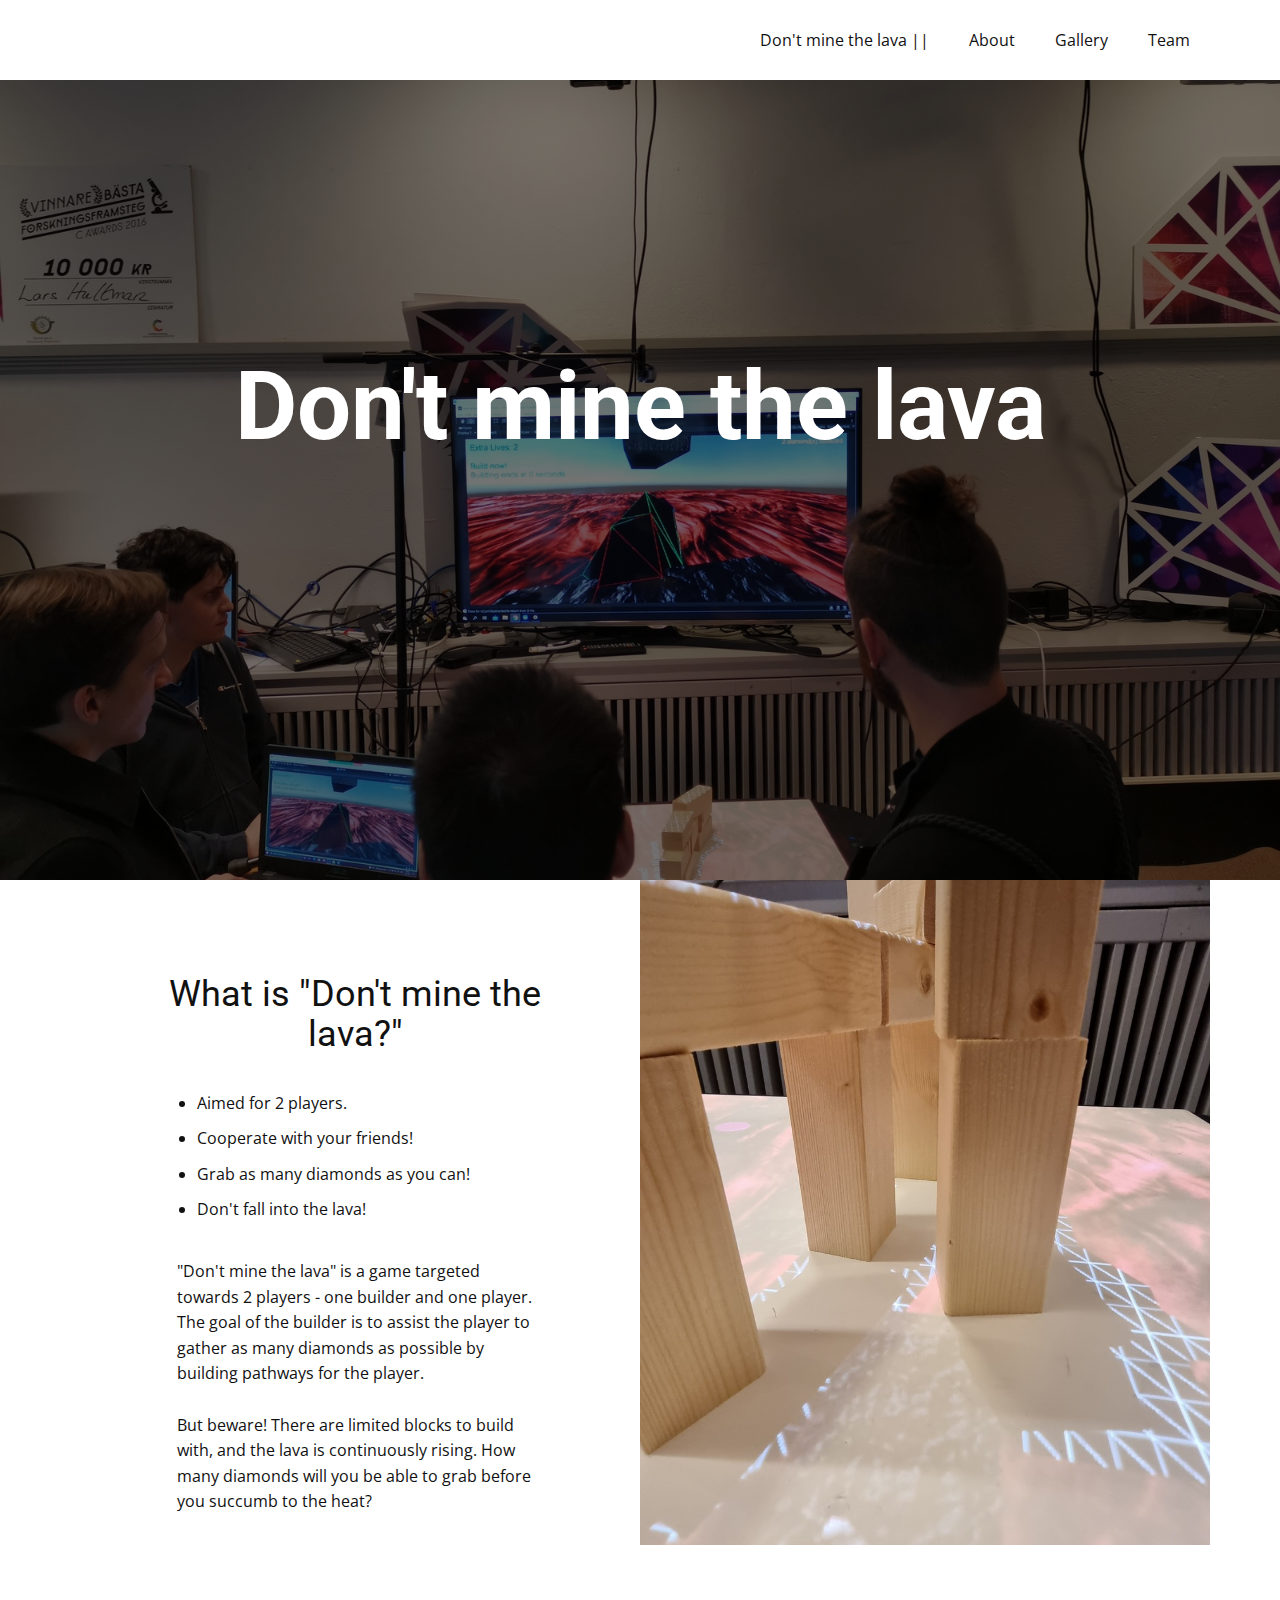
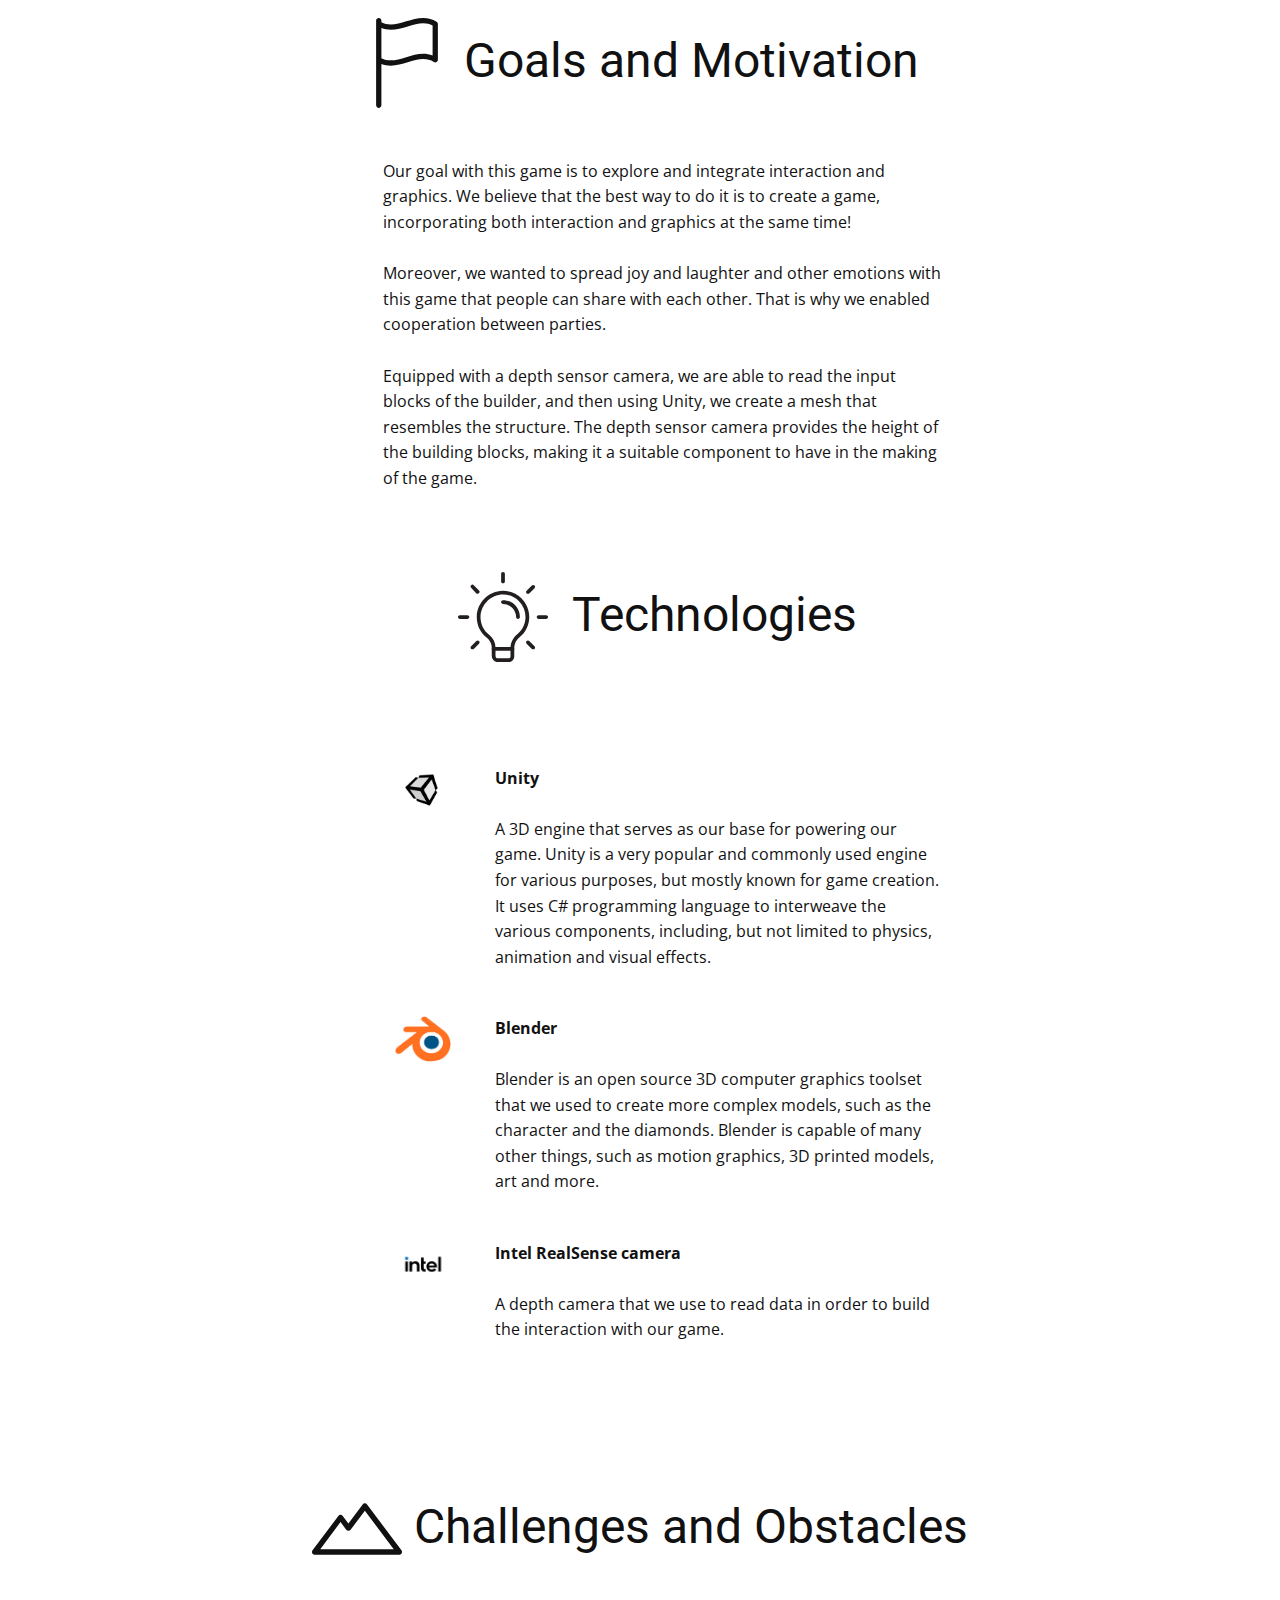
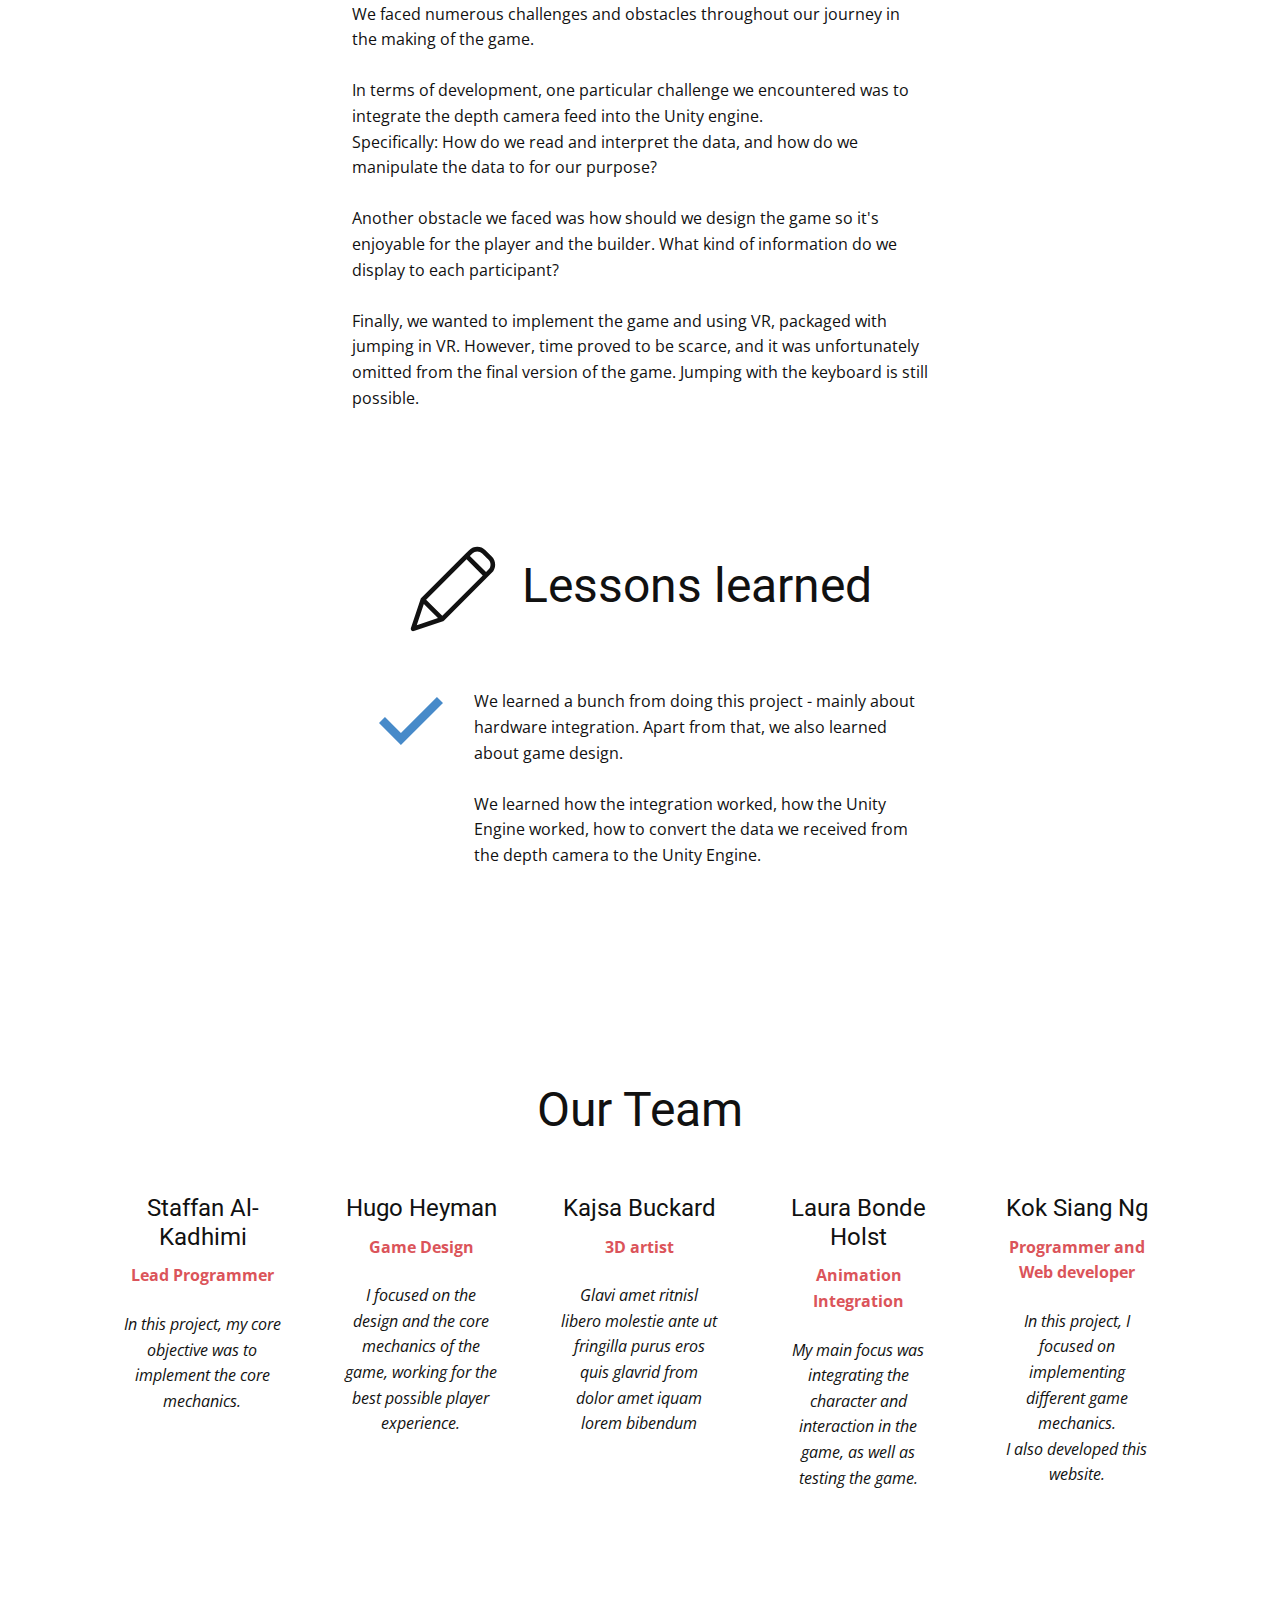
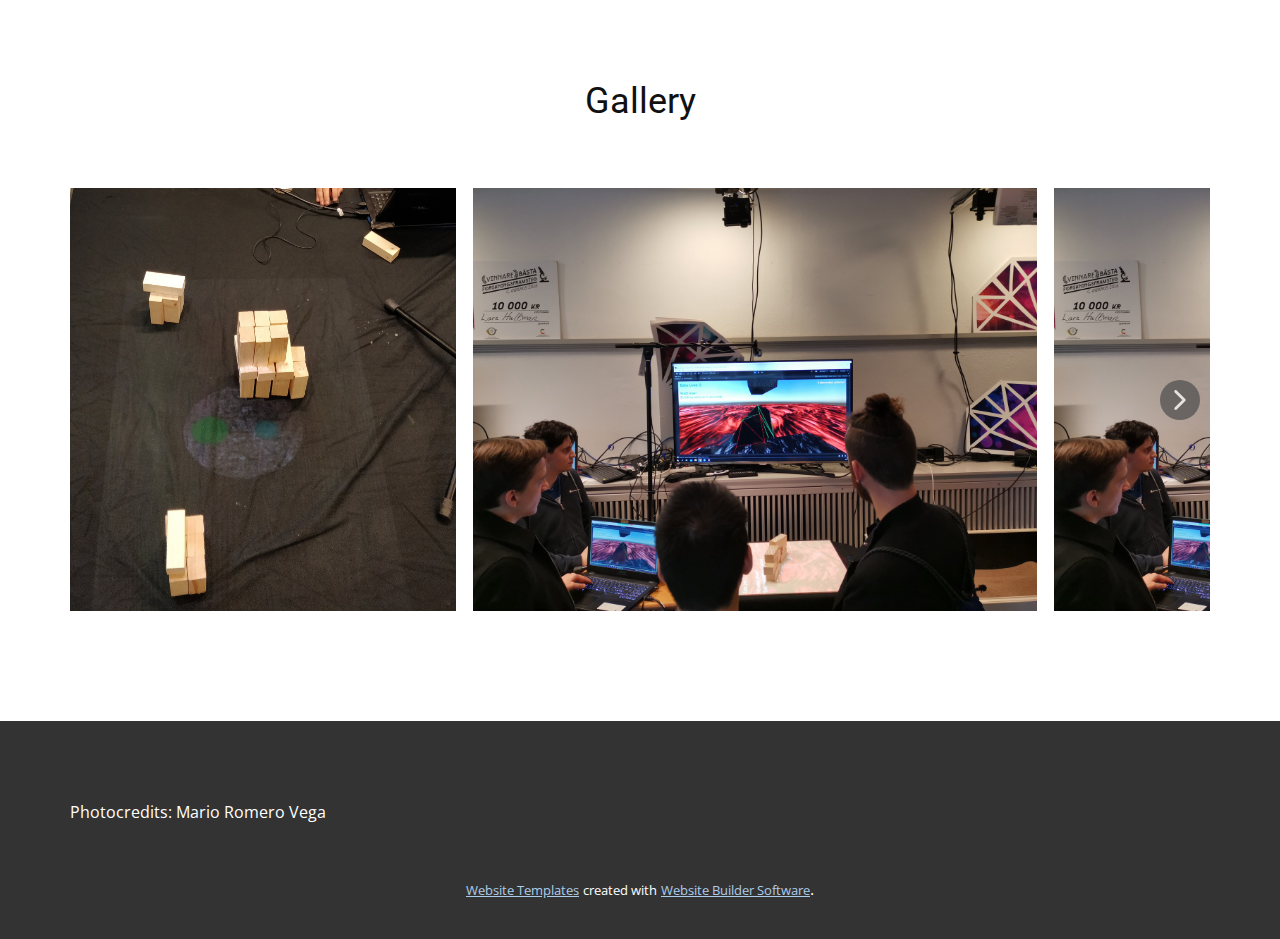
==== commit d5f67455: "added photos to home" ====
--- a/index.html
+++ b/index.html
@@ -64,7 +64,7 @@
           </div>
         </nav>
       </div></header>
-    <section class="u-align-center u-clearfix u-image u-shading u-section-1" src="" data-image-width="256" data-image-height="256" id="sec-ed66">
+    <section class="u-align-center u-clearfix u-image u-shading u-section-1" src="" data-image-width="1600" data-image-height="1200" id="sec-ed66">
       <div class="u-clearfix u-sheet u-sheet-1">
         <h1 class="u-text u-title u-text-1">Don't mine the lava<br>
         </h1>
@@ -89,7 +89,7 @@
                   </p>
                 </div>
               </div>
-              <div class="u-align-center u-container-style u-image u-layout-cell u-right-cell u-size-30 u-size-xs-60 u-image-1" src="" data-image-width="1080" data-image-height="1080">
+              <div class="u-align-center u-container-style u-image u-layout-cell u-right-cell u-size-30 u-size-xs-60 u-image-1" src="" data-image-width="901" data-image-height="1600">
                 <div class="u-container-layout u-valign-middle u-container-layout-2" src=""></div>
               </div>
             </div>
--- a/Home.css
+++ b/Home.css
@@ -1,5 +1,5 @@
  .u-section-1 {
-  background-image: linear-gradient(0deg, rgba(0,0,0,0.55), rgba(0,0,0,0.55)), url("[data-uri]");
+  background-image: linear-gradient(0deg, rgba(0,0,0,0.55), rgba(0,0,0,0.55)), url("images/IMG_20211011_132236.jpg");
   background-position: 50% 50%;
 }
 
@@ -84,7 +84,7 @@
 .u-section-2 .u-image-1 {
   min-height: 655px;
   pointer-events: auto;
-  background-image: url("[data-uri]");
+  background-image: url("images/20211011_140926.jpg");
   background-position: 50% 50%;
 }
 
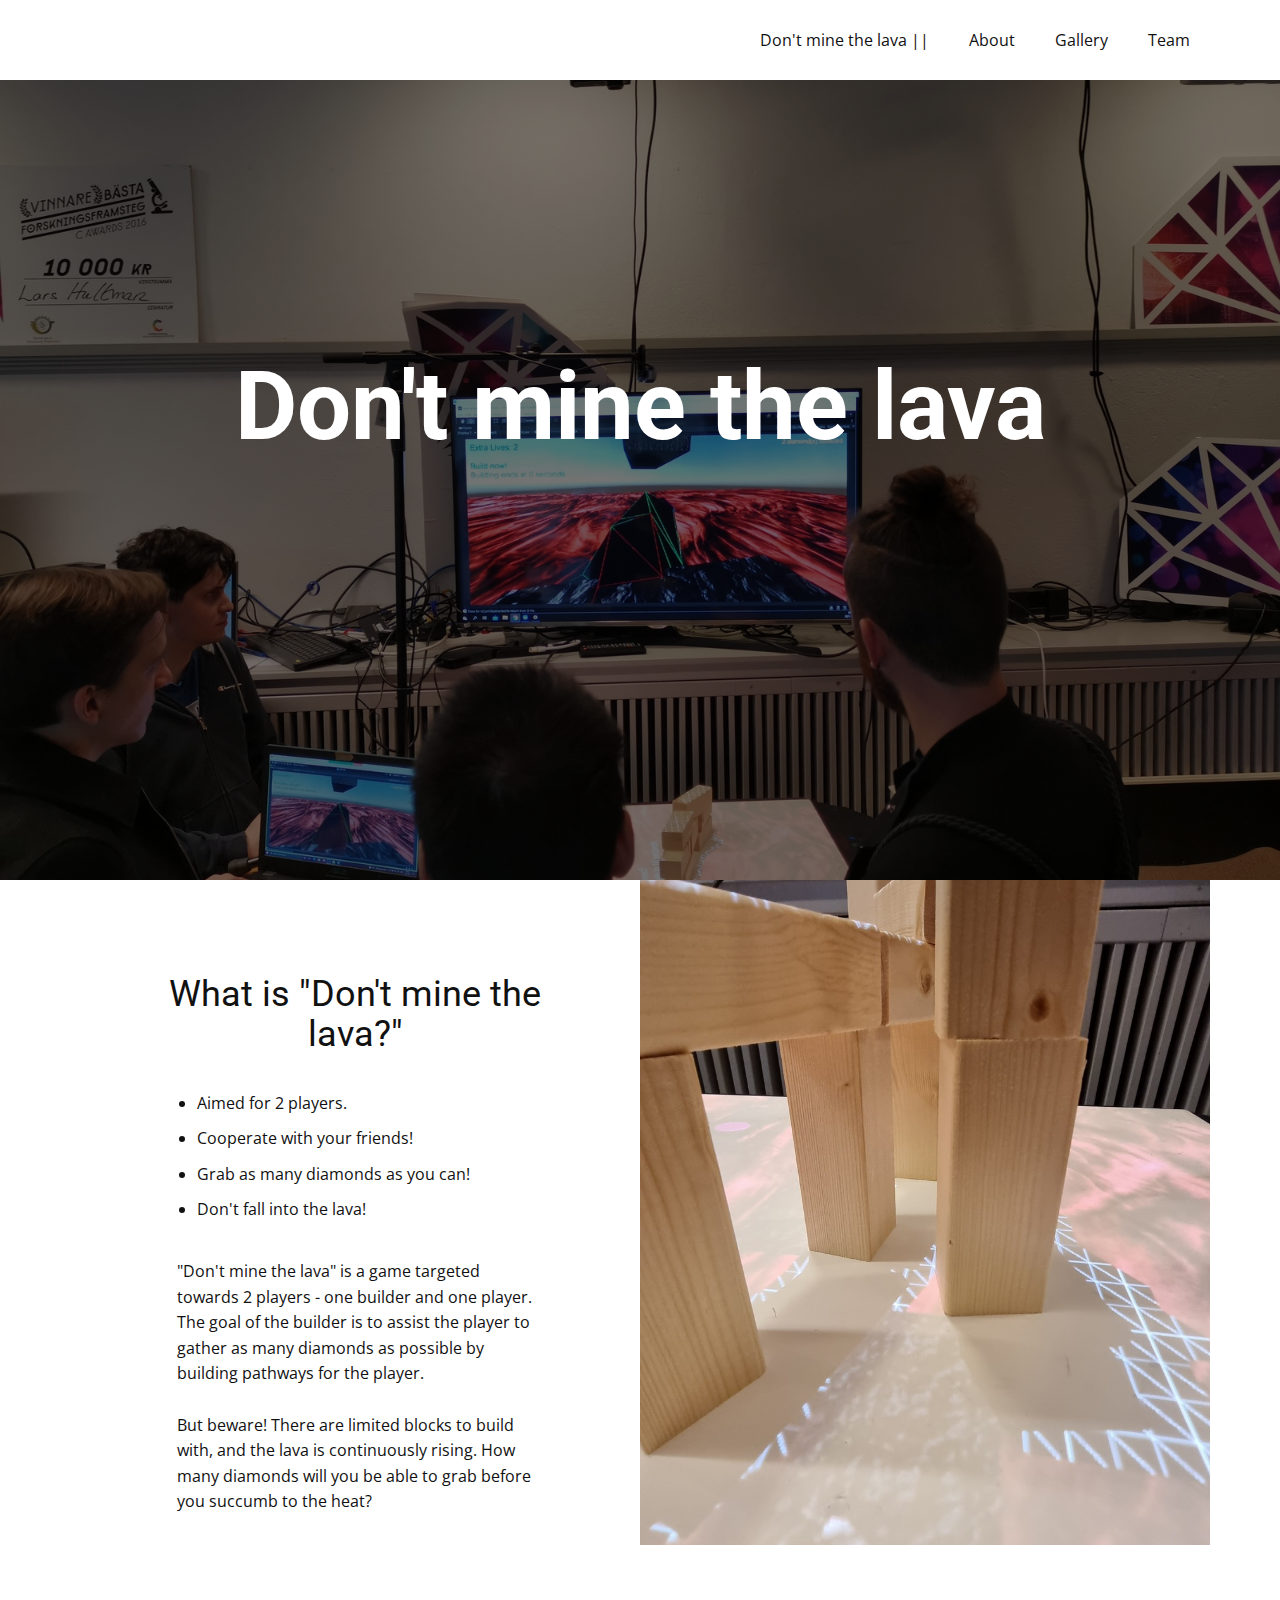
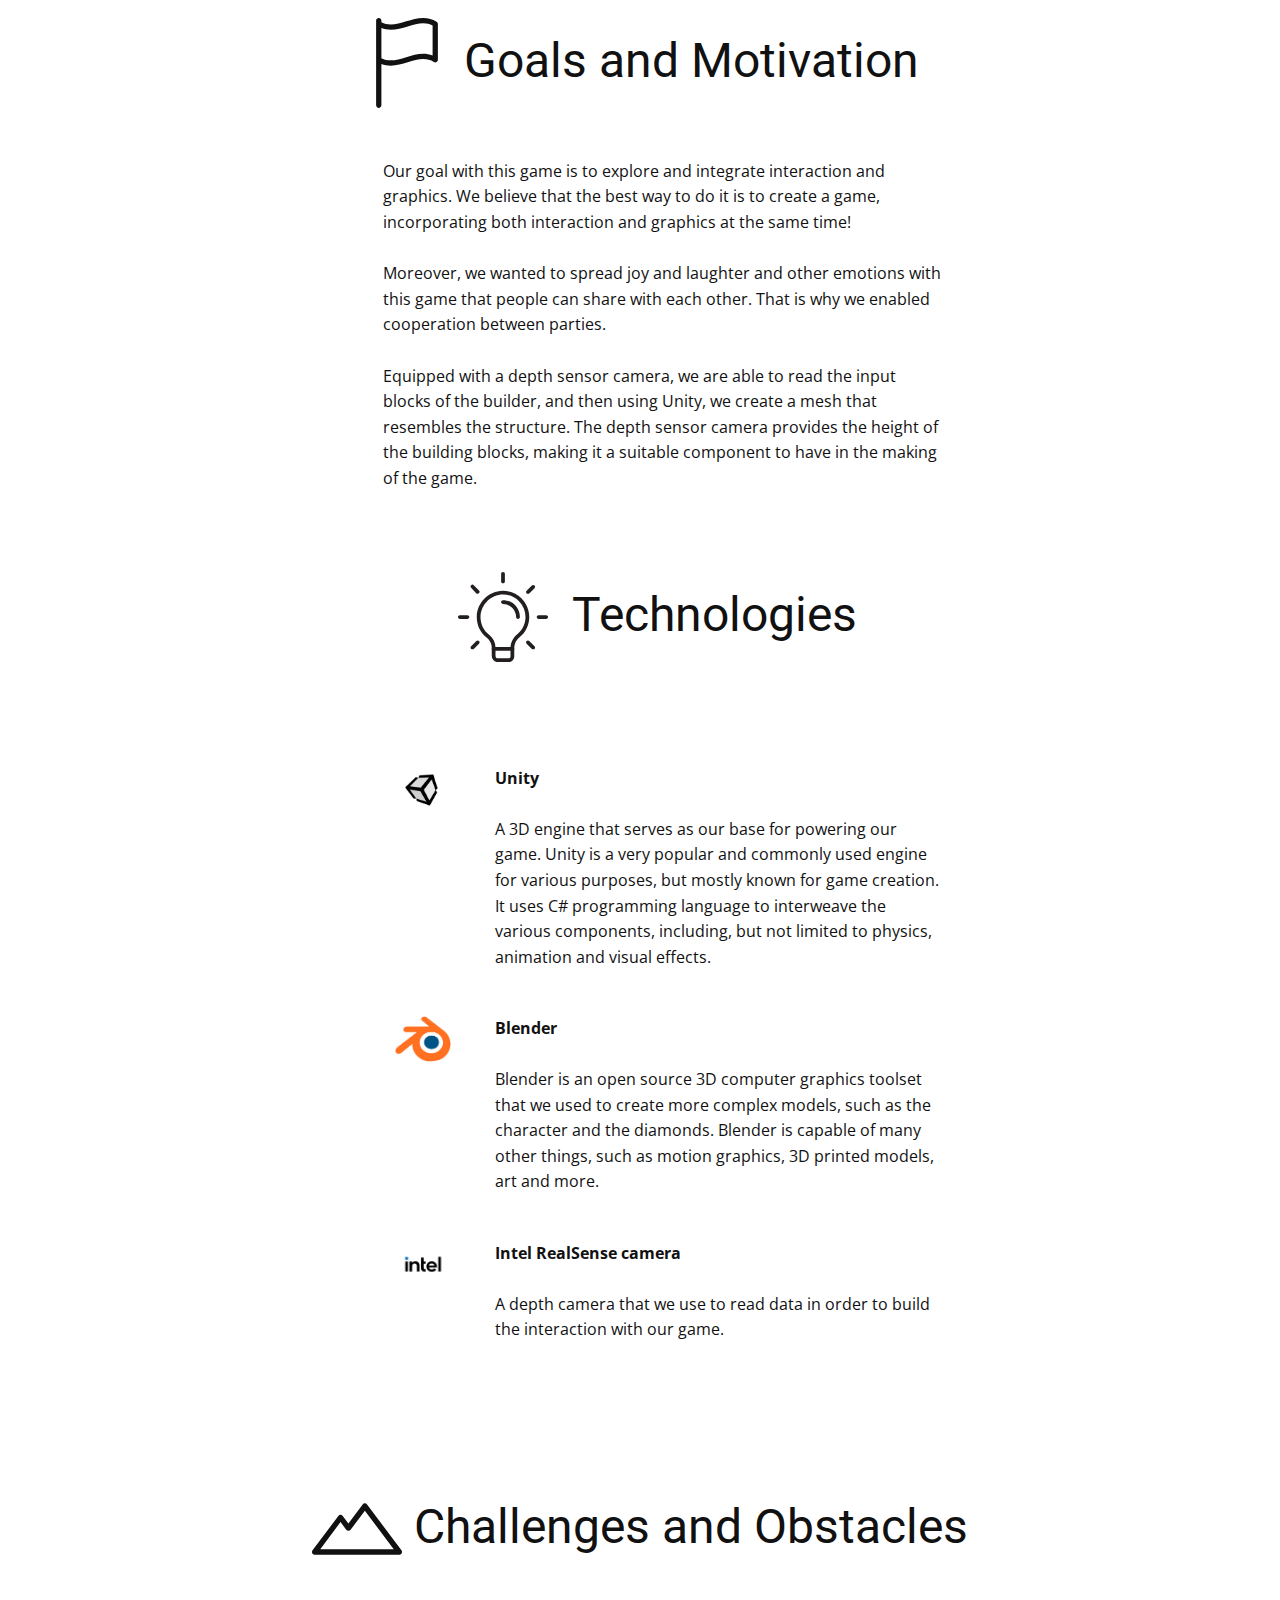
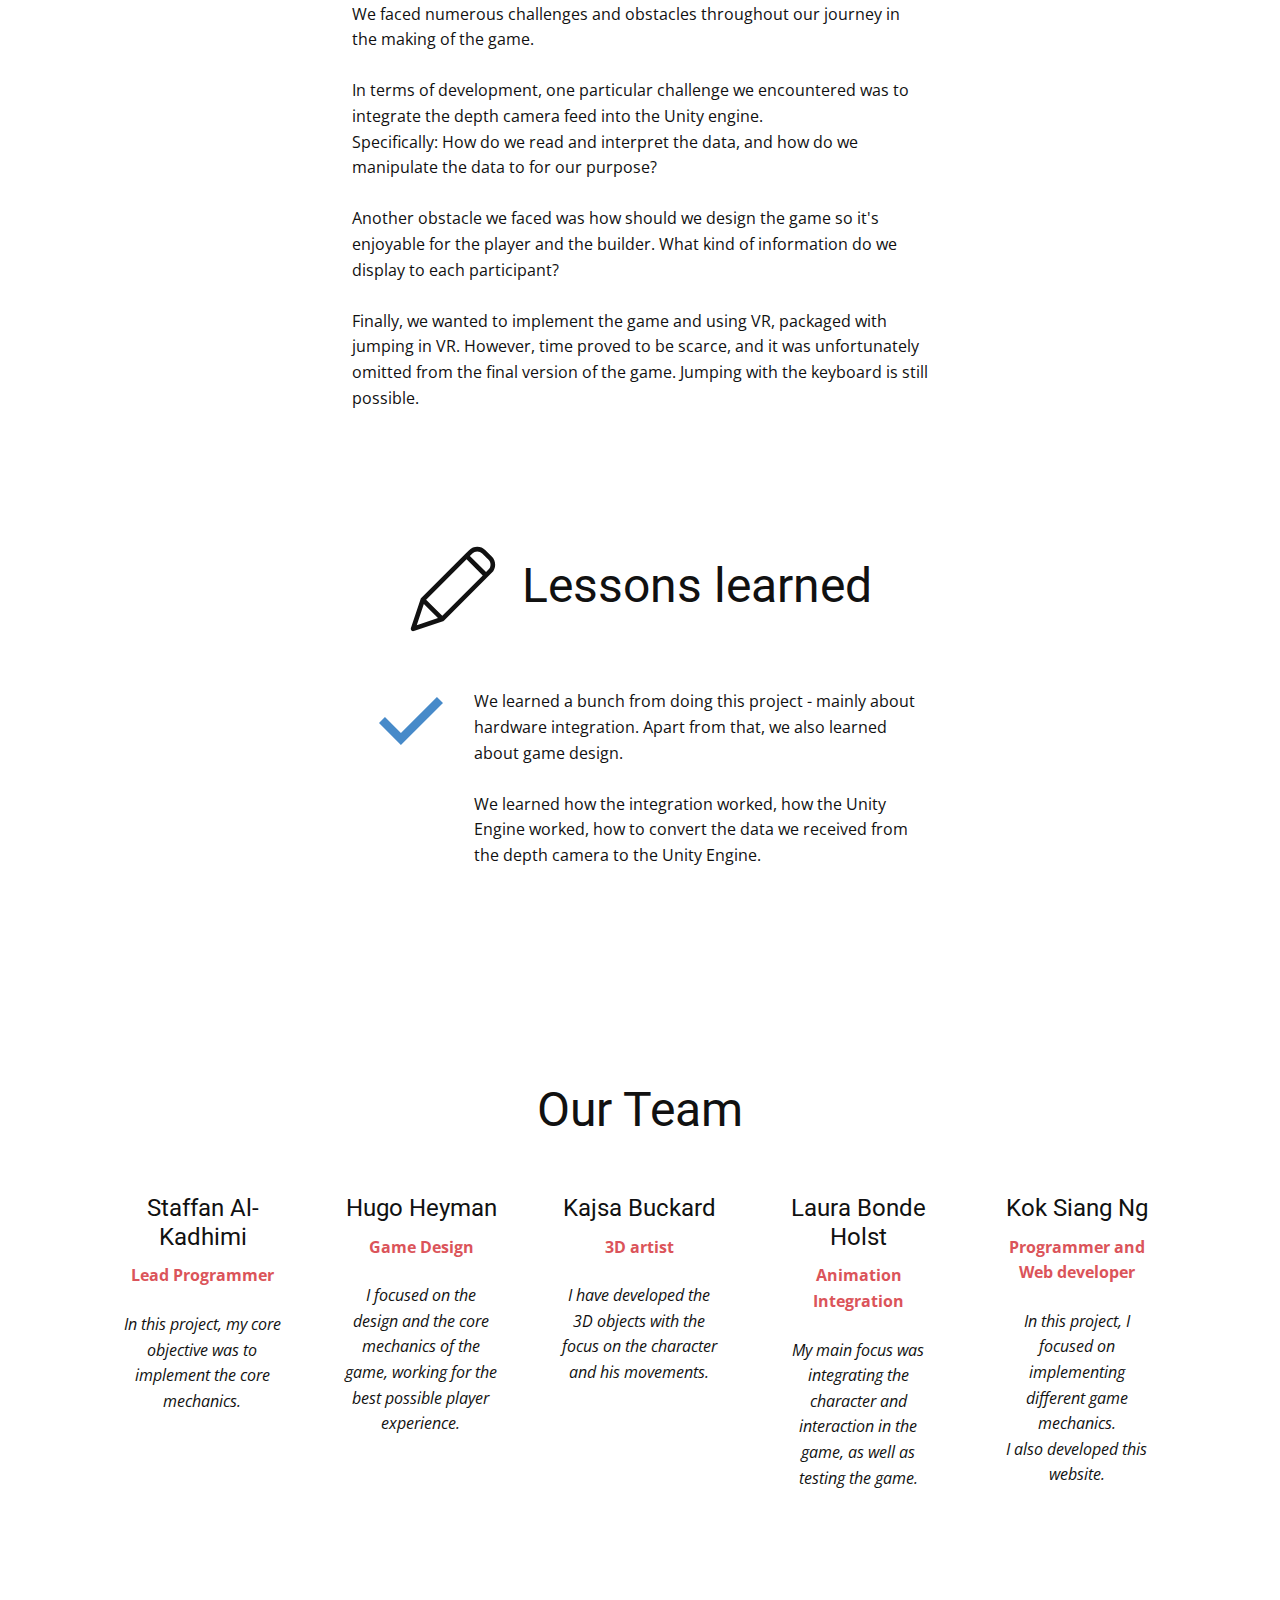
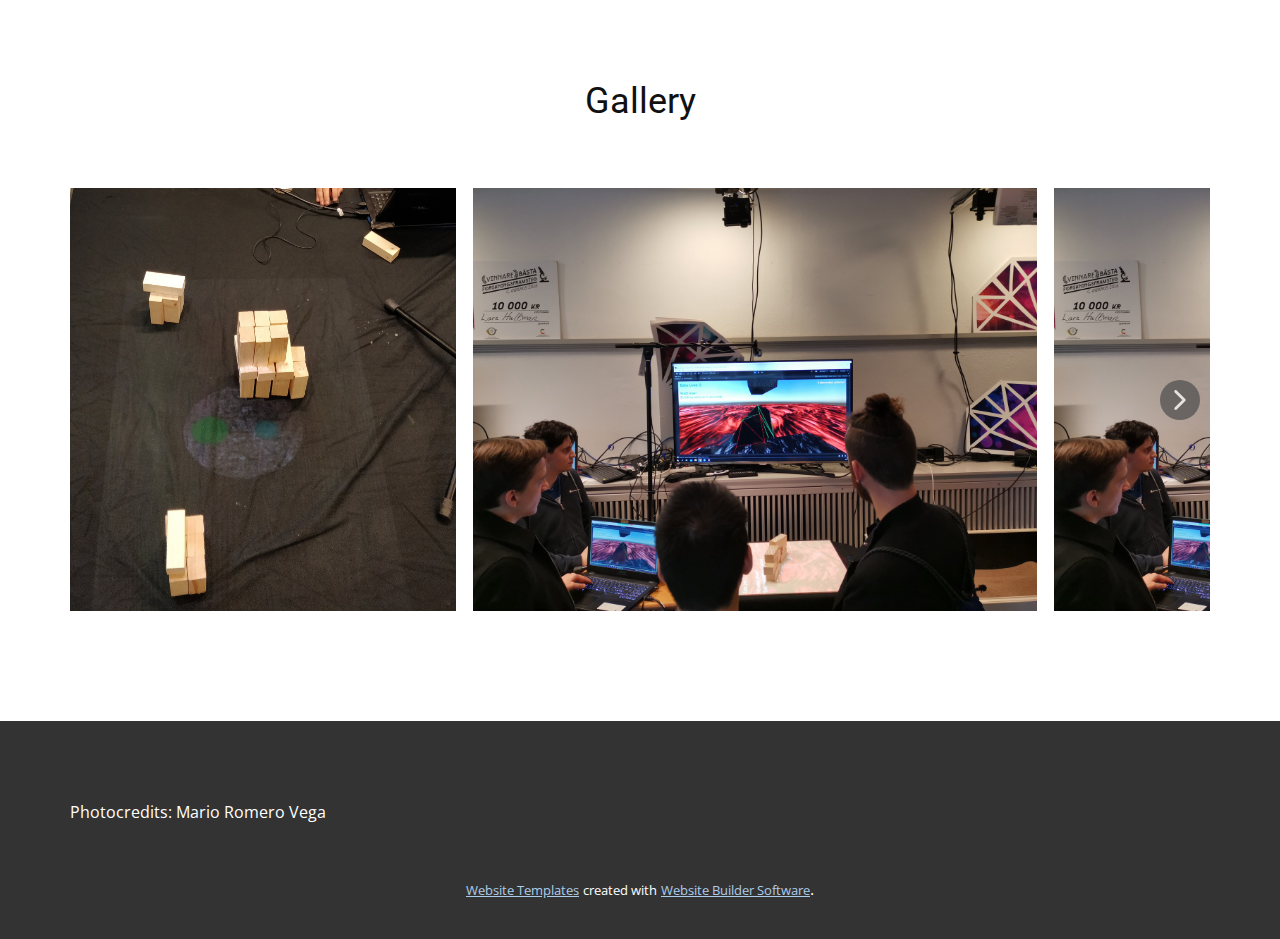
==== commit dae3be90: "fulfilled our team" ====
--- a/index.html
+++ b/index.html
@@ -224,7 +224,7 @@
               <div class="u-container-layout u-similar-container u-container-layout-3">
                 <h4 class="u-align-center u-text u-text-default u-text-8">Kajsa Buckard</h4>
                 <p class="u-text u-text-default u-text-palette-2-base u-text-9">3D artist</p>
-                <p class="u-text u-text-10">Glavi amet ritnisl libero molestie ante ut fringilla purus eros quis glavrid from dolor amet iquam lorem bibendum</p>
+                <p class="u-text u-text-10"> I have developed the 3D objects with the focus on the character and his movements.</p>
               </div>
             </div>
             <div class="u-align-center u-container-style u-list-item u-repeater-item">
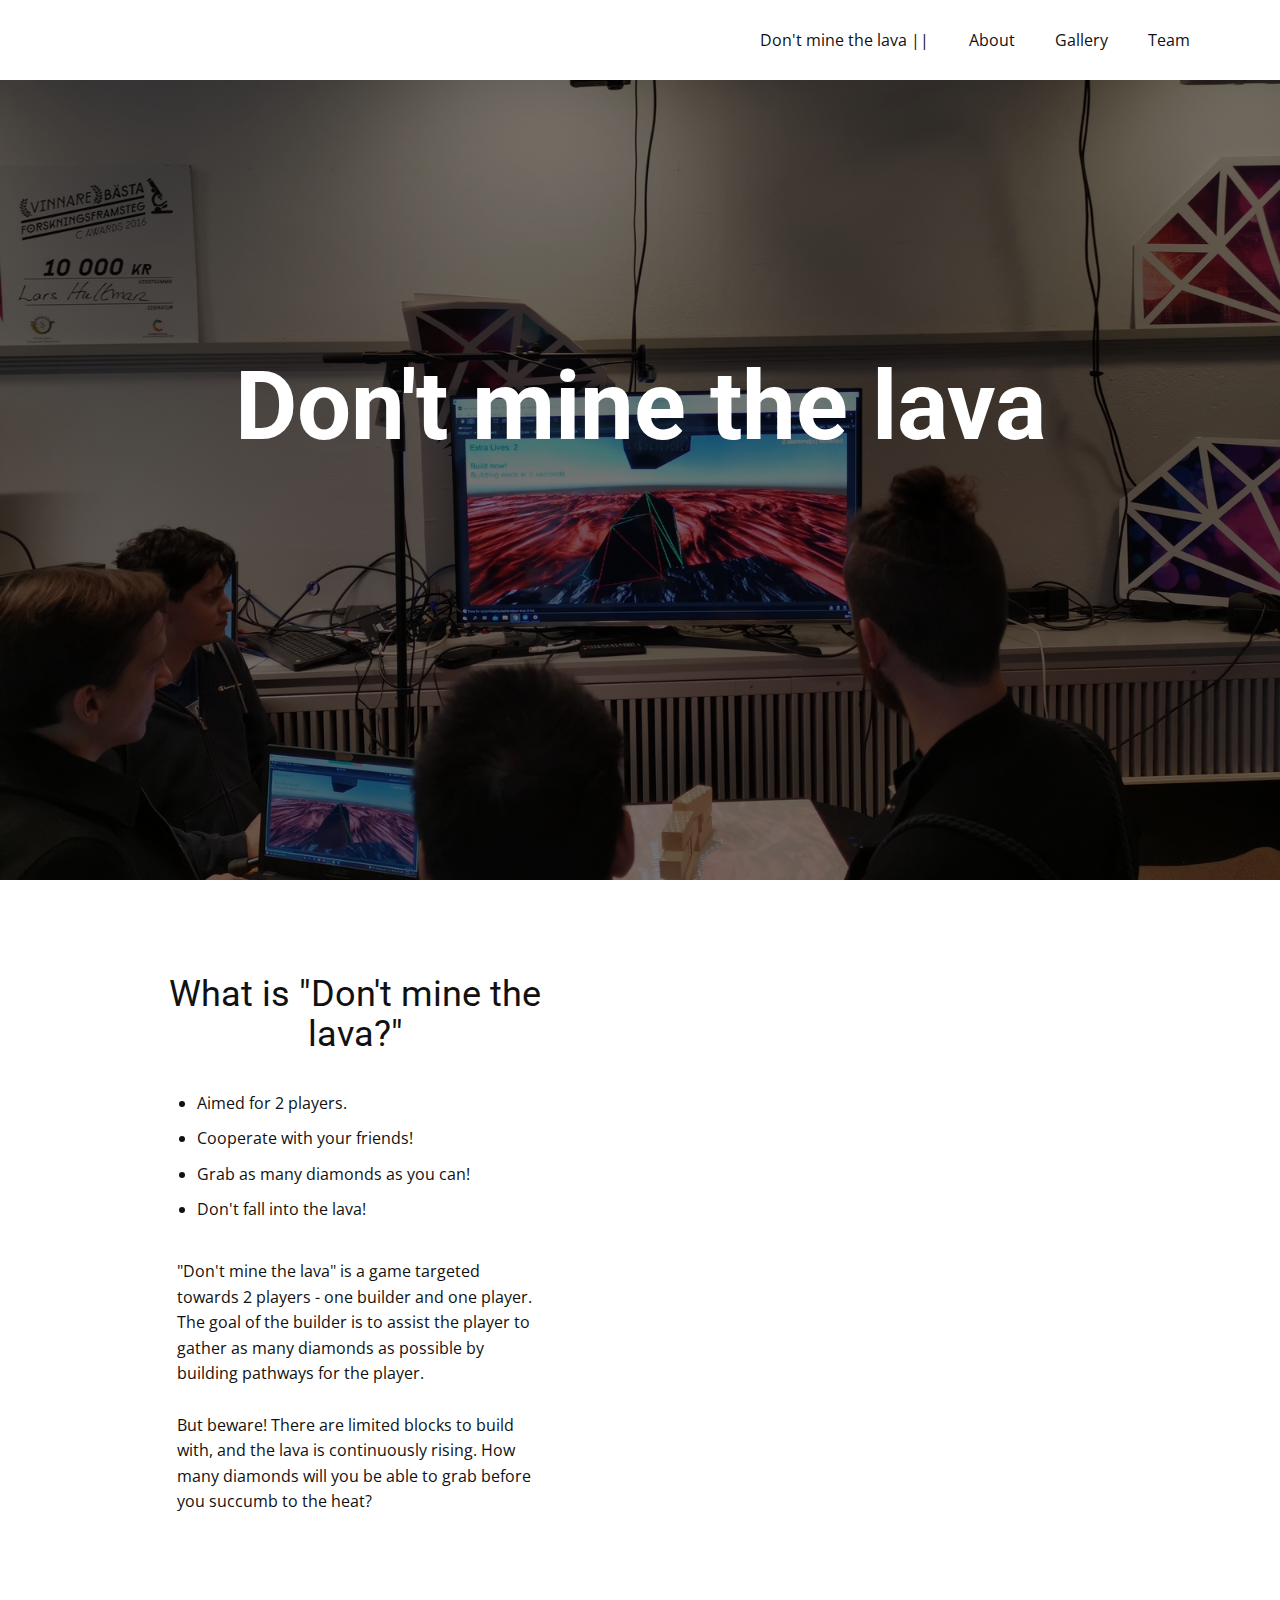
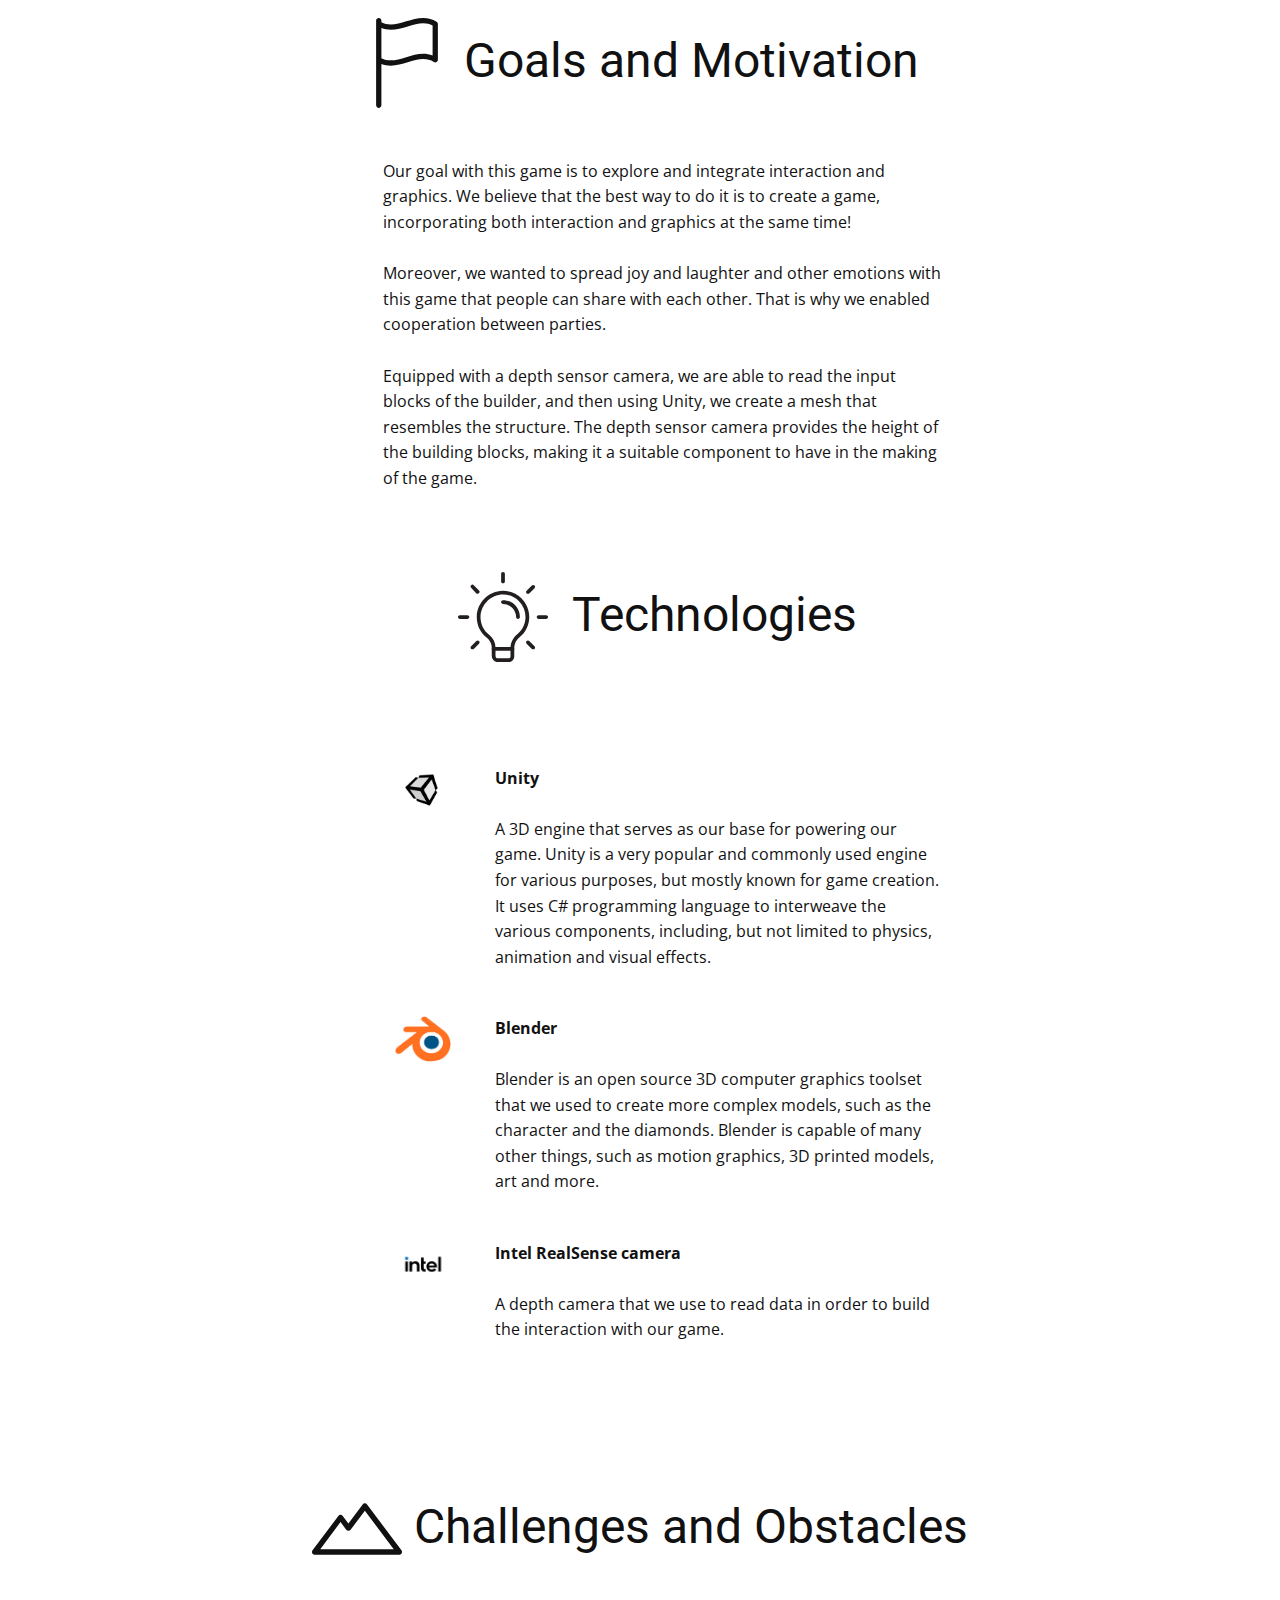
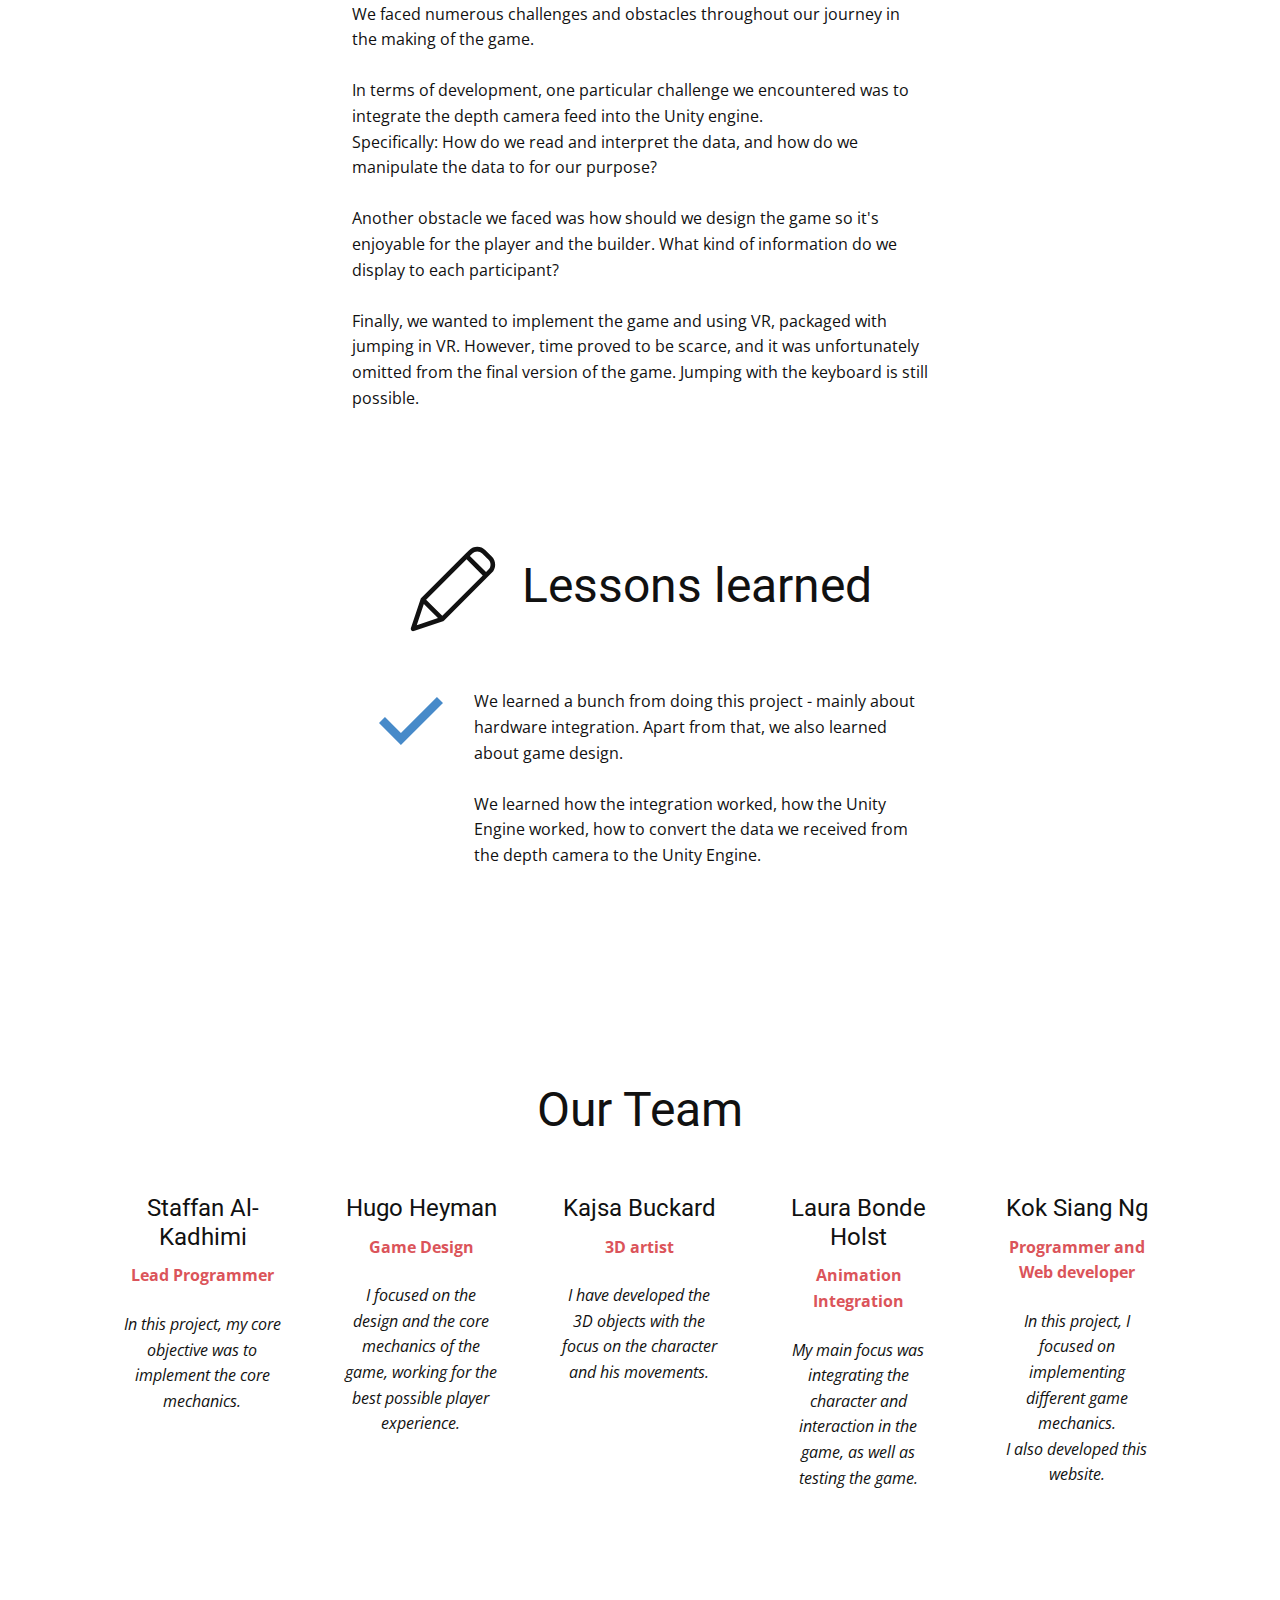
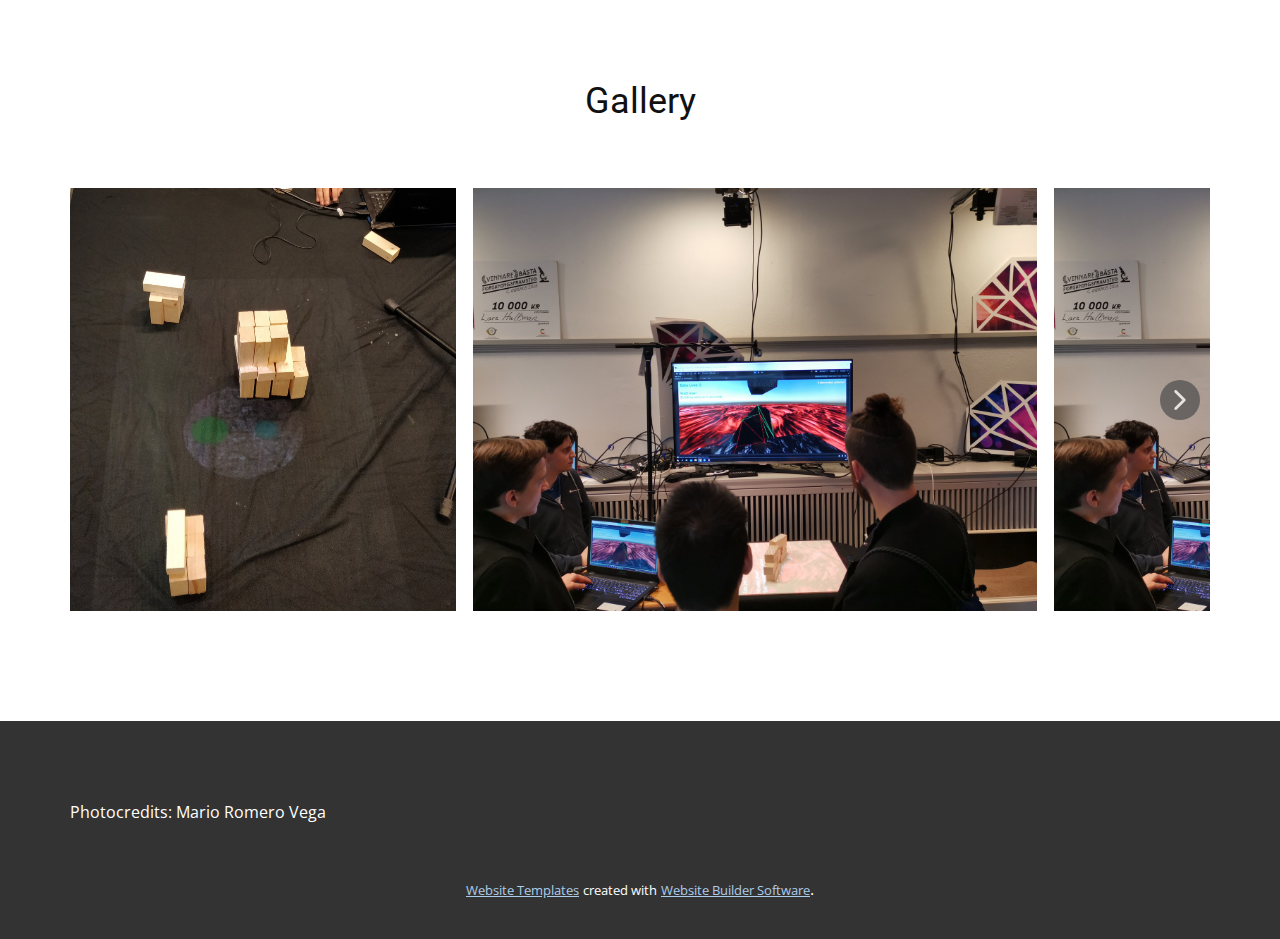
==== commit 6756c722: "added demo video" ====
--- a/index.html
+++ b/index.html
@@ -89,8 +89,14 @@
                   </p>
                 </div>
               </div>
-              <div class="u-align-center u-container-style u-image u-layout-cell u-right-cell u-size-30 u-size-xs-60 u-image-1" src="" data-image-width="901" data-image-height="1600">
-                <div class="u-container-layout u-valign-middle u-container-layout-2" src=""></div>
+              <div class="u-align-left u-container-style u-layout-cell u-right-cell u-size-30 u-size-xs-60 u-layout-cell-2" src="">
+                <div class="u-container-layout u-container-layout-2" src="">
+                  <div class="u-align-left u-expanded-width-sm u-expanded-width-xs u-video u-video-1">
+                    <div class="embed-responsive embed-responsive-1">
+                      <iframe style="position: absolute;top: 0;left: 0;width: 100%;height: 100%;" class="embed-responsive-item" src="https://www.youtube.com/embed/3mqp4BKi1m0?mute=0&amp;showinfo=0&amp;controls=0&amp;start=0" frameborder="0" allowfullscreen=""></iframe>
+                    </div>
+                  </div>
+                </div>
               </div>
             </div>
           </div>
--- a/Home.css
+++ b/Home.css
@@ -81,15 +81,27 @@
   margin: 32px auto 0;
 }
 
-.u-section-2 .u-image-1 {
-  min-height: 655px;
+.u-section-2 .u-layout-cell-2 {
+  min-height: 657px;
   pointer-events: auto;
-  background-image: url("images/20211011_140926.jpg");
-  background-position: 50% 50%;
 }
 
 .u-section-2 .u-container-layout-2 {
-  padding: 30px 60px;
+  padding: 30px 0;
+}
+
+.u-section-2 .u-video-1 {
+  height: 360px;
+  width: 640px;
+  margin: 127px auto 0 -26px;
+}
+
+.u-section-2 .embed-responsive-1 {
+  position: absolute;
+  width: 100%;
+  height: 100%;
+  left: 0;
+  top: 0;
 }
 
 @media (max-width: 1199px) {
@@ -118,8 +130,15 @@
     width: 350px;
   }
 
-  .u-section-2 .u-image-1 {
-    min-height: 540px;
+  .u-section-2 .u-layout-cell-2 {
+    min-height: 542px;
+    background-position: 50% 50%;
+  }
+
+  .u-section-2 .u-video-1 {
+    height: 264px;
+    width: 470px;
+    margin-left: 0;
   }
 }
 
@@ -145,13 +164,13 @@
     width: 300px;
   }
 
-  .u-section-2 .u-image-1 {
-    min-height: 414px;
-  }
-
-  .u-section-2 .u-container-layout-2 {
-    padding-left: 30px;
-    padding-right: 30px;
+  .u-section-2 .u-layout-cell-2 {
+    min-height: 415px;
+  }
+
+  .u-section-2 .u-video-1 {
+    height: 202px;
+    width: 360px;
   }
 }
 
@@ -161,19 +180,27 @@
     padding-right: 50px;
   }
 
-  .u-section-2 .u-image-1 {
-    min-height: 621px;
-  }
-
-  .u-section-2 .u-container-layout-2 {
-    padding-left: 10px;
-    padding-right: 10px;
+  .u-section-2 .u-layout-cell-2 {
+    min-height: 623px;
+  }
+
+  .u-section-2 .u-video-1 {
+    margin-right: initial;
+    margin-left: initial;
+    width: auto;
   }
 }
 
 @media (max-width: 575px) {
-  .u-section-2 .u-image-1 {
-    min-height: 391px;
+  .u-section-2 .u-layout-cell-2 {
+    min-height: 392px;
+  }
+
+  .u-section-2 .u-video-1 {
+    height: 191px;
+    width: auto;
+    margin-right: initial;
+    margin-left: initial;
   }
 }.u-section-3 .u-sheet-1 {
   min-height: 576px;
